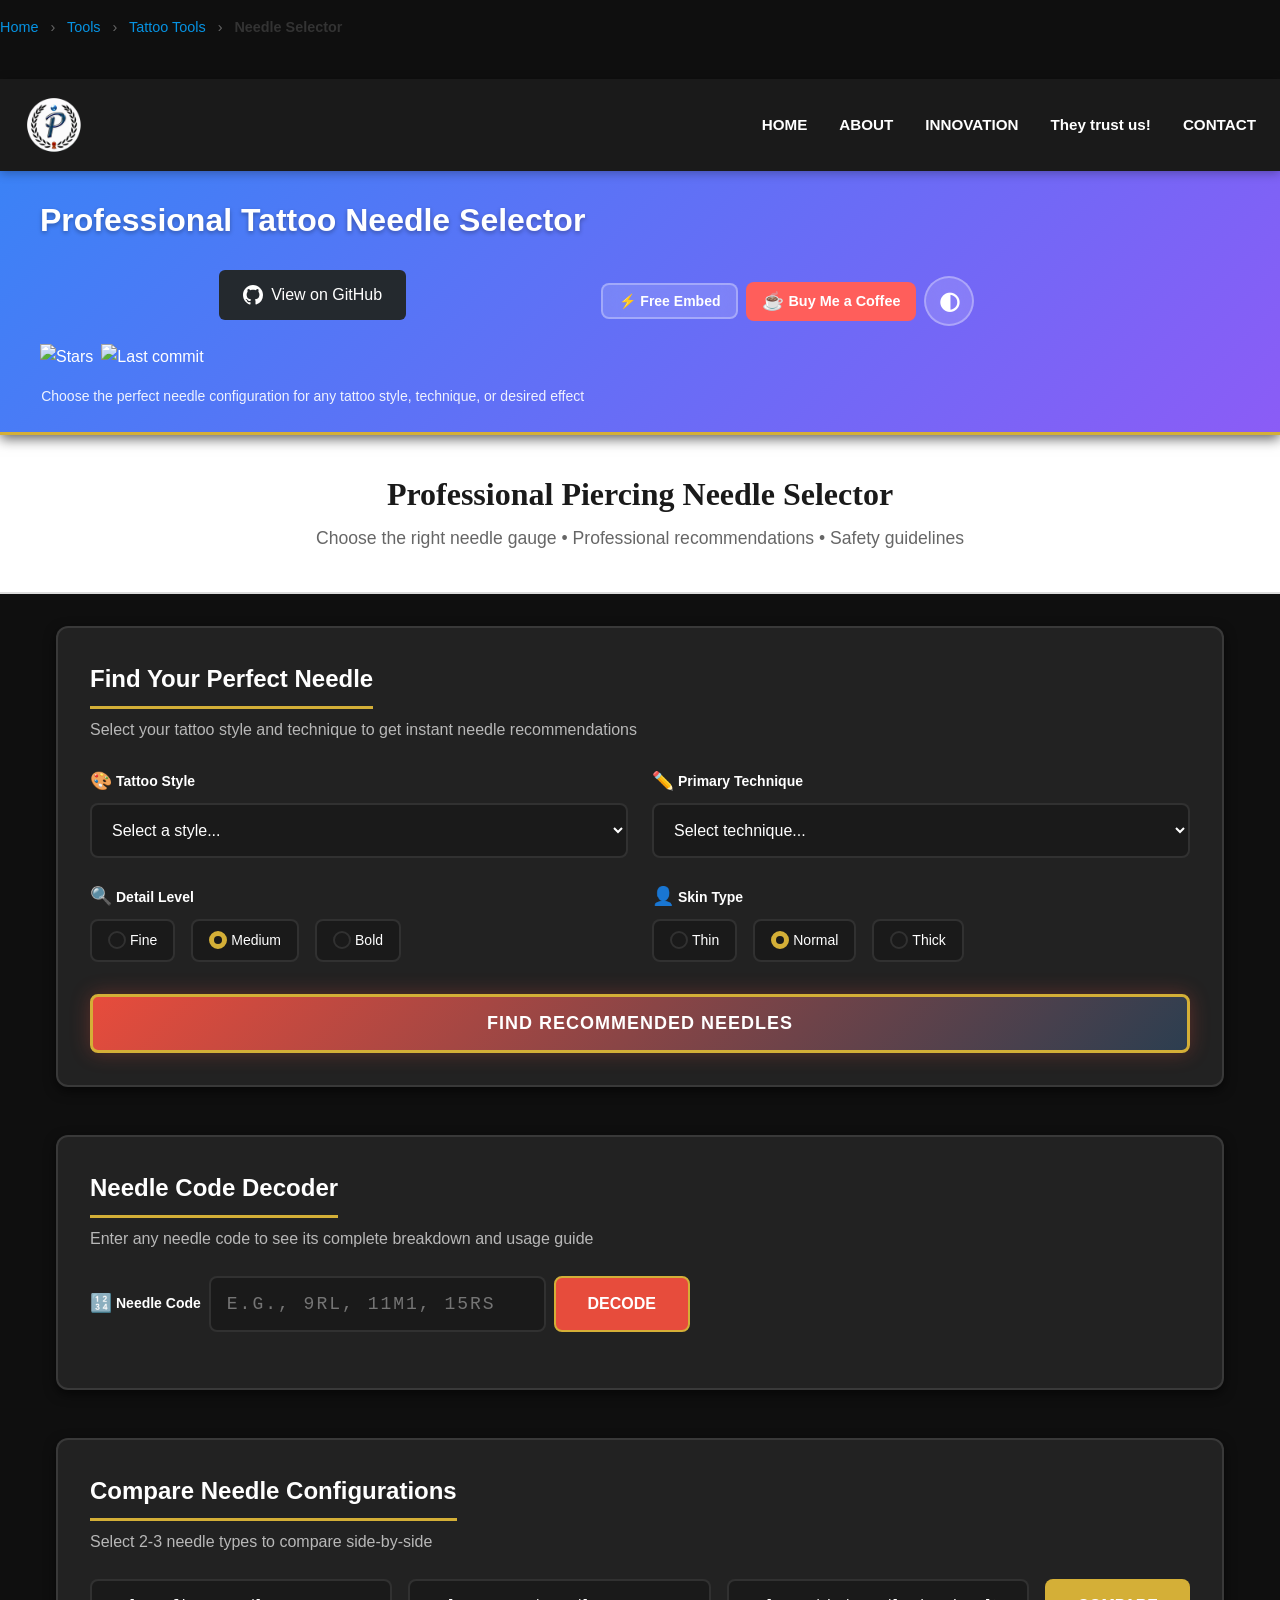
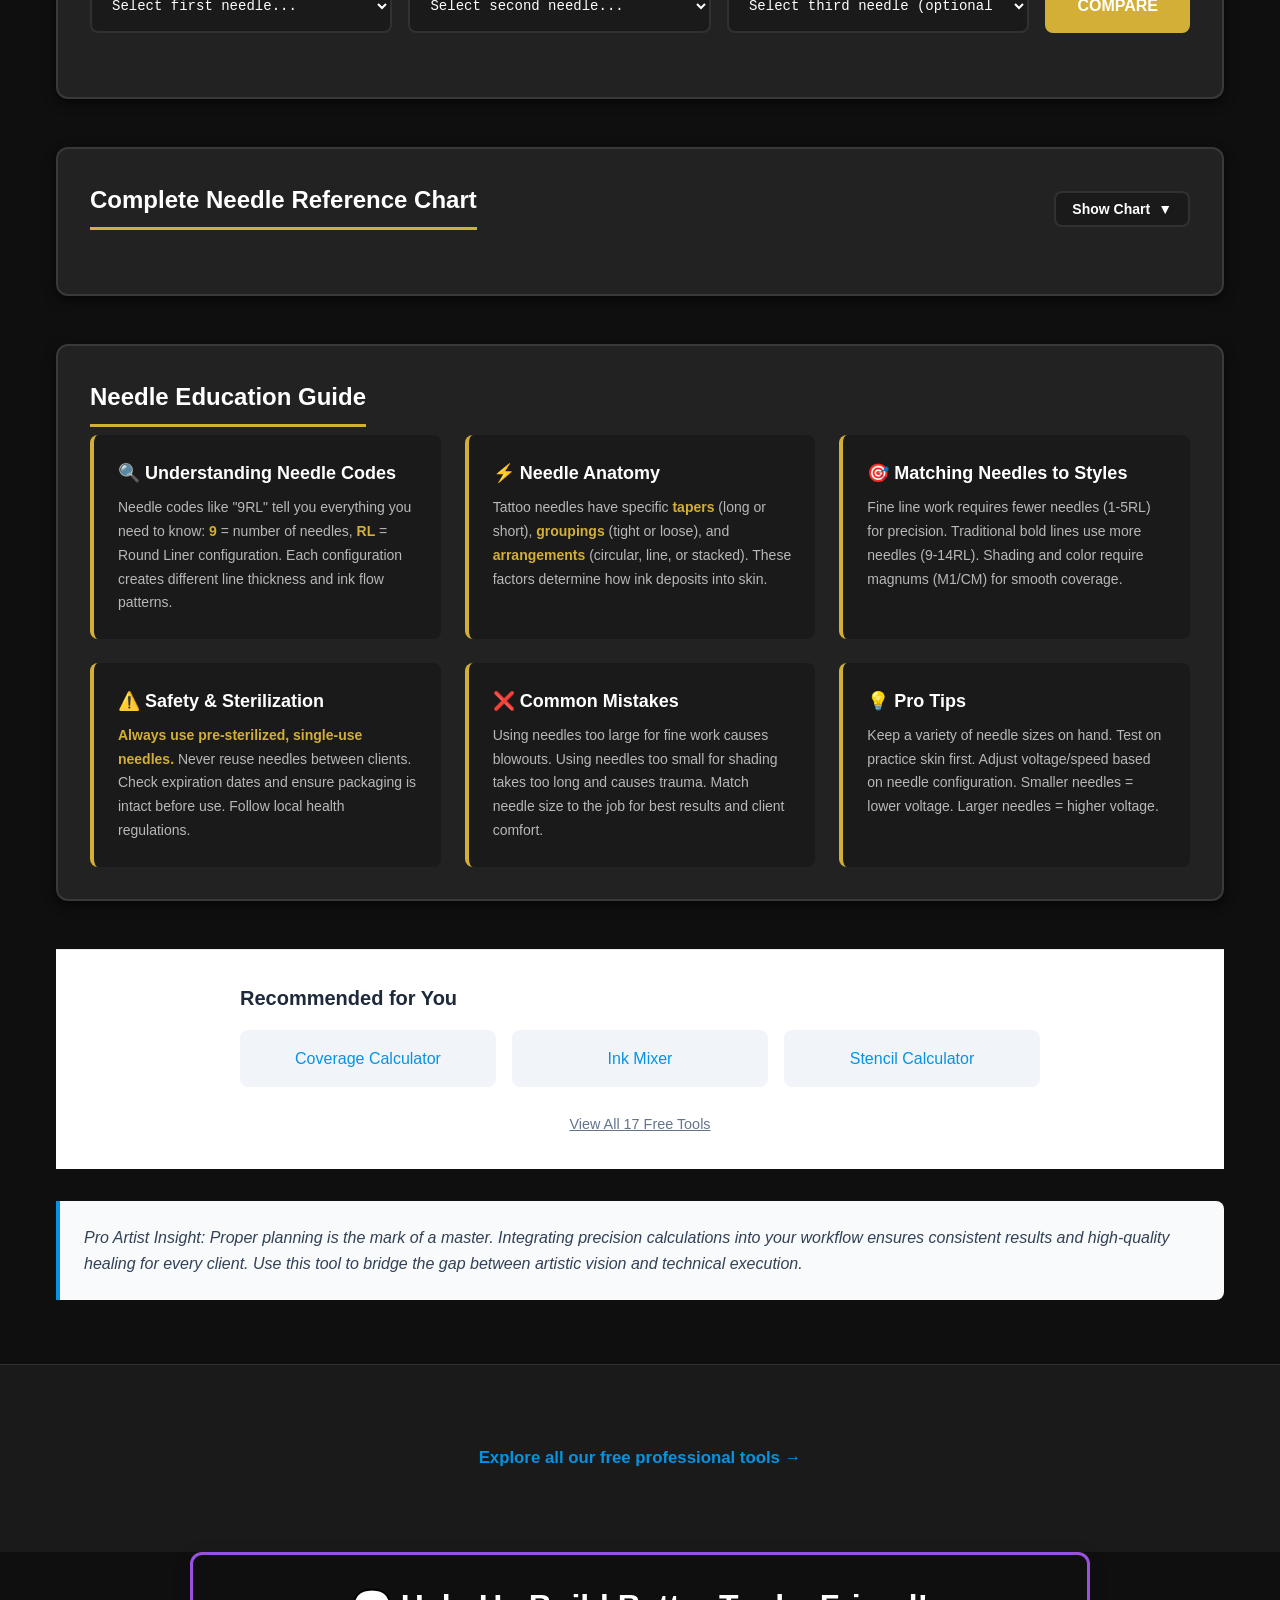
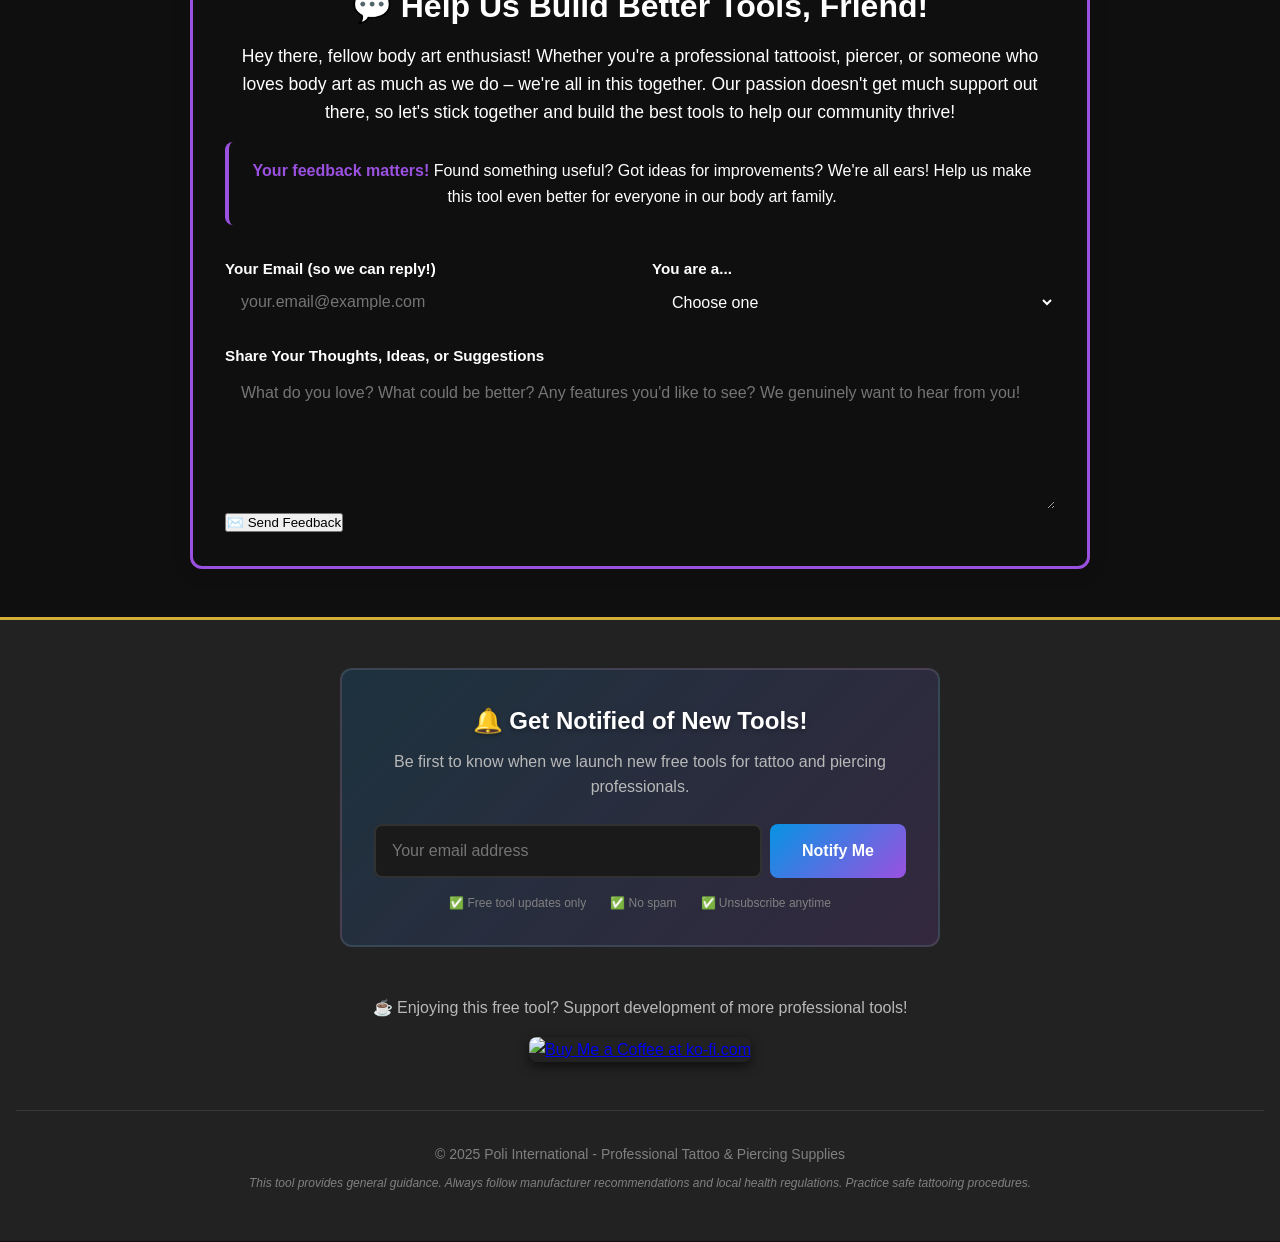
==== index.html @ 1b7945d1 "Initial commit: Tattoo Needle Selector v1.0" ====
<!DOCTYPE html>
<html lang="en">
<head>
    <meta charset="UTF-8">
    <meta name="viewport">

    <!-- Open Graph Tags -->
    <meta property="og:type" content="website">
    <meta property="og:title" content="Needle Selector | Poli International">
    <meta property="og:description" content="Choose the right tattoo needle for your technique. Comprehensive guide for professional tattoo artists.">
    <meta property="og:url" content="https://poliinternational.com/needle-selector/">
    <meta property="og:site_name" content="Poli International">
    <meta property="og:image" content="https://poliinternational.com/wp-content/uploads/poli-tools-preview.jpg">

    <!-- Twitter Cards -->
    <meta name="twitter:card" content="summary_large_image">
    <meta name="twitter:title" content="Needle Selector | Poli International">
    <meta name="twitter:description" content="Choose the right tattoo needle for your technique. Comprehensive guide for professional tattoo artists.">
    <meta name="twitter:image" content="https://poliinternational.com/wp-content/uploads/poli-tools-preview.jpg">
    <meta property="og:image" content="https://poliinternational.com/wp-content/uploads/poli-tools-preview.jpg">
    <meta name="viewport" content="width=device-width, initial-scale=1.0">
    <meta name="description" content="Professional tattoo needle selector - Choose the perfect needle configuration for any tattoo style. Complete guide to RL, RS, M1, CM, and F needles with visual diagrams.">
    <meta name="keywords" content="tattoo needle guide, needle selector tattoo, tattoo needle chart, RL tattoo needle, magnum needle, liner shader needle">
    <title>Professional Tattoo Needle Selector | Poli International</title>
    <link rel="stylesheet" href="css/style.css">
<script type='application/ld+json'>
{
  "@context": "https://schema.org",
  "@type": "WebApplication",
  "name": "Tattoo Needle Selector Guide",
  "url": "https://poliinternational.com/tools/needle-selector/",
  "description": "Identify the right needle for your tattoo style",
  "applicationCategory": "UtilityApplication",
  "operatingSystem": "Any",
  "browserRequirements": "Requires JavaScript. Requires HTML5.",
  "offers": {
    "@type": "Offer",
    "price": "0",
    "priceCurrency": "USD"
  },
  "codeRepository": "https://github.com/poli-international/needle-selector",
  "author": {
    "@type": "Organization",
    "name": "Poli International",
    "url": "https://poliinternational.com",
    "sameAs": [
      "https://github.com/poli-international"
    ]
  },
  "creator": {
    "@type": "Organization",
    "name": "Poli International",
    "url": "https://poliinternational.com"
  },
  "maintainer": {
    "@type": "Organization",
    "name": "Poli International",
    "url": "https://poliinternational.com"
  },
  "dateModified": "2026-02-07",
  "license": "https://opensource.org/licenses/MIT",
  "isAccessibleForFree": true
}
</script>

<style>
/* Breadcrumb Styles */
.breadcrumb-nav {
    padding: 1rem 0;
    margin-bottom: 1.5rem;
    font-size: 0.9rem;
}

.breadcrumb-nav a {
    color: #0693e3;
    text-decoration: none;
    transition: color 0.3s;
}

.breadcrumb-nav a:hover {
    color: #0575be;
    text-decoration: underline;
}

.breadcrumb-nav span {
    color: #666;
    margin: 0 0.5rem;
}

.breadcrumb-nav strong {
    color: #333;
}

/* Dark mode breadcrumb */
body.dark-mode .breadcrumb-nav span {
    color: #999;
}

body.dark-mode .breadcrumb-nav a {
    color: #60a5fa;
}

body.dark-mode .breadcrumb-nav strong {
    color: #e0e0e0;
}
</style>
</head>
<body>
<nav class="breadcrumb-nav" aria-label="Breadcrumb">
    <a href="https://poliinternational.com/">Home</a>
    <span>›</span>
    <a href="https://poliinternational.com/tools/">Tools</a>
    <span>›</span>
    <a href="https://poliinternational.com/tools/#tattoo-tools">Tattoo Tools</a>
    <span>›</span>
    <strong>Needle Selector</strong>
</nav>

    <!-- Top Navigation Header (matching homepage style) -->
    <header class="site-header">
        <div class="site-header__container">
            <a href="https://poliinternational.com/" class="site-header__logo-link">
                <img src="images/Poli-International-Co.webp" alt="Poli International" class="site-header__logo">
            </a>
            <nav class="site-nav">
                <a href="https://poliinternational.com/" class="site-nav__link">HOME</a>
                <a href="https://poliinternational.com/who-we-are/" class="site-nav__link">ABOUT</a>
                <a href="https://poliinternational.com/our-creation/" class="site-nav__link">INNOVATION</a>
                <a href="https://poliinternational.com/they-trust-us/" class="site-nav__link">They trust us!</a>
                <a href="https://poliinternational.com/contact-us/" class="site-nav__link">CONTACT</a>
            </nav>
        </div>
    </header>



    <!-- Main Container -->
    <div class="needle-selector">

        <!-- Header -->
        <header class="needle-selector__header">
            <div class="needle-selector__header-content">
                <!-- Logo -->
                

                <!-- Title Group -->
                <div class="needle-selector__title-group">
                    <h1 class="needle-selector__title">Professional Tattoo Needle Selector</h1>
<!-- GitHub CTA -->
<div class='github-cta' style='margin: 1.5rem 0;'>
  <a href='https://github.com/poli-international/needle-selector' 
     target='_blank' rel='noopener noreferrer' class='btn-github' 
     style='display: inline-flex; align-items: center; gap: 0.5rem; padding: 0.75rem 1.5rem; background: #24292e; color: #ffffff; border-radius: 6px; text-decoration: none; font-weight: 500;'>
    <svg width='20' height='20' viewBox='0 0 16 16' fill='currentColor'>
      <path d='M8 0C3.58 0 0 3.58 0 8c0 3.54 2.29 6.53 5.47 7.59.4.07.55-.17.55-.38 0-.19-.01-.82-.01-1.49-2.01.37-2.53-.49-2.69-.94-.09-.23-.48-.94-.82-1.13-.28-.15-.68-.52-.01-.53.63-.01 1.08.58 1.23.82.72 1.21 1.87.87 2.33.66.07-.52.28-.87.51-1.07-1.78-.2-3.64-.89-3.64-3.95 0-.87.31-1.59.82-2.15-.08-.2-.36-1.02.08-2.12 0 0 .67-.21 2.2.82.64-.18 1.32-.27 2-.27.68 0 1.36.09 2 .27 1.53-1.04 2.2-.82 2.2-.82.44 1.1.16 1.92.08 2.12.51.56.82 1.27.82 2.15 0 3.07-1.87 3.75-3.65 3.95.29.25.54.73.54 1.48 0 1.07-.01 1.93-.01 2.2 0 .21.15.46.55.38A8.013 8.013 0 0016 8c0-4.42-3.58-8-8-8z'/>
    </svg>
    <span>View on GitHub</span>
  </a>
</div>
<!-- GitHub Stats -->
<div class='github-stats' style='display: flex; gap: 0.5rem; flex-wrap: wrap; margin: 1rem 0;'>
  <img src='https://img.shields.io/github/stars/poli-international/needle-selector?style=social' alt='Stars' loading='lazy'>
  <img src='https://img.shields.io/github/last-commit/poli-international/needle-selector' alt='Last commit' loading='lazy'>
</div>

                    <p class="needle-selector__subtitle">
                        Choose the perfect needle configuration for any tattoo style, technique, or desired effect
                    </p>
                </div>

                <!-- Header Buttons -->
                <div class="needle-selector__header-buttons">
                    <button id="embed-button" class="needle-selector__embed-button" aria-label="Open embed options">
                        <span class="embed-icon">⚡</span>
                        <span class="embed-text">Free Embed</span>
                    </button>
                    <a href='https://ko-fi.com/C0C81NEXBV' target='_blank' class="needle-selector__kofi-button">
                        <span class="kofi-icon">☕</span>
                        <span class="kofi-text">Buy Me a Coffee</span>
                    </a>
                    <button id="dark-mode-toggle" class="needle-selector__dark-mode-toggle" aria-label="Toggle dark/light mode">
                        <span class="dark-mode-icon">◐</span>
                    </button>
                </div>
            </div>
        </header>

        <!-- Tool Title Section -->
        <section class="tool-title-section">
        <div class="container">
            <h1 class="tool-title">Professional Piercing Needle Selector</h1>
            <p class="tool-subtitle">Choose the right needle gauge • Professional recommendations • Safety guidelines</p>
        </div>
    </section>

        <!-- Main Content -->
        <main class="needle-selector__main">

            <!-- Quick Selector Section -->
            <section class="needle-selector__quick-selector">
                <h2 class="needle-selector__section-title">Find Your Perfect Needle</h2>
                <p class="needle-selector__section-subtitle">
                    Select your tattoo style and technique to get instant needle recommendations
                </p>

                <form class="needle-selector__form" id="needle-form">
                    <div class="needle-selector__form-grid">

                        <!-- Tattoo Style -->
                        <div class="needle-selector__form-group">
                            <label for="tattoo-style" class="needle-selector__label">
                                <span class="label-icon">🎨</span>
                                Tattoo Style
                            </label>
                            <select id="tattoo-style" class="needle-selector__select" required>
                                <option value="">Select a style...</option>
                                <option value="japanese">Japanese Traditional</option>
                                <option value="american">American Traditional</option>
                                <option value="realism">Black & Grey Realism</option>
                                <option value="fine-line">Fine Line</option>
                                <option value="watercolor">Watercolor</option>
                                <option value="neo-traditional">Neo-Traditional</option>
                                <option value="dotwork">Dotwork</option>
                                <option value="tribal">Tribal</option>
                                <option value="geometric">Geometric</option>
                                <option value="portrait">Portrait</option>
                                <option value="script">Script/Lettering</option>
                                <option value="cover-up">Cover-Up</option>
                                <option value="ornamental">Ornamental</option>
                                <option value="new-school">New School</option>
                                <option value="blackwork">Blackwork</option>
                            </select>
                        </div>

                        <!-- Primary Technique -->
                        <div class="needle-selector__form-group">
                            <label for="technique" class="needle-selector__label">
                                <span class="label-icon">✏️</span>
                                Primary Technique
                            </label>
                            <select id="technique" class="needle-selector__select" required>
                                <option value="">Select technique...</option>
                                <option value="lining">Lining (Outlines)</option>
                                <option value="shading">Shading (Soft)</option>
                                <option value="color-packing">Color Packing (Dense)</option>
                                <option value="whip-shading">Whip Shading</option>
                                <option value="stipple">Stipple/Dotwork</option>
                                <option value="color-blend">Color Blending</option>
                                <option value="black-grey">Black & Grey Work</option>
                            </select>
                        </div>

                        <!-- Detail Level -->
                        <div class="needle-selector__form-group">
                            <label class="needle-selector__label">
                                <span class="label-icon">🔍</span>
                                Detail Level
                            </label>
                            <div class="needle-selector__radio-group">
                                <label class="needle-selector__radio-label">
                                    <input type="radio" name="detail" value="fine" class="needle-selector__radio">
                                    <span class="radio-text">Fine</span>
                                </label>
                                <label class="needle-selector__radio-label">
                                    <input type="radio" name="detail" value="medium" class="needle-selector__radio" checked>
                                    <span class="radio-text">Medium</span>
                                </label>
                                <label class="needle-selector__radio-label">
                                    <input type="radio" name="detail" value="bold" class="needle-selector__radio">
                                    <span class="radio-text">Bold</span>
                                </label>
                            </div>
                        </div>

                        <!-- Skin Type -->
                        <div class="needle-selector__form-group">
                            <label class="needle-selector__label">
                                <span class="label-icon">👤</span>
                                Skin Type
                            </label>
                            <div class="needle-selector__radio-group">
                                <label class="needle-selector__radio-label">
                                    <input type="radio" name="skin" value="thin" class="needle-selector__radio">
                                    <span class="radio-text">Thin</span>
                                </label>
                                <label class="needle-selector__radio-label">
                                    <input type="radio" name="skin" value="normal" class="needle-selector__radio" checked>
                                    <span class="radio-text">Normal</span>
                                </label>
                                <label class="needle-selector__radio-label">
                                    <input type="radio" name="skin" value="thick" class="needle-selector__radio">
                                    <span class="radio-text">Thick</span>
                                </label>
                            </div>
                        </div>

                    </div>

                    <button type="submit" class="needle-selector__submit-button">
                        Find Recommended Needles
                    </button>
                </form>
            </section>

            <!-- Results Display -->
            <section class="needle-selector__results" id="results-section" style="display: none;">
                <h2 class="needle-selector__section-title">Recommended Needle Configuration</h2>

                <div class="needle-selector__result-card">
                    <!-- Primary Recommendation -->
                    <div class="needle-selector__primary-result">
                        <div class="needle-selector__needle-code" id="primary-needle-code">
                            9RL
                        </div>
                        <div class="needle-selector__needle-name" id="primary-needle-name">
                            9 Round Liner
                        </div>
                        <div class="needle-selector__visual-container">
                            <svg class="needle-selector__needle-diagram" id="primary-needle-diagram" width="200" height="200" viewBox="0 0 200 200">
                                <!-- Needle diagram will be generated by JavaScript -->
                            </svg>
                        </div>
                    </div>

                    <!-- Needle Details -->
                    <div class="needle-selector__details">
                        <div class="needle-selector__detail-item">
                            <h3 class="needle-selector__detail-title">Needle Count</h3>
                            <p class="needle-selector__detail-text" id="needle-count">9 needles</p>
                        </div>

                        <div class="needle-selector__detail-item">
                            <h3 class="needle-selector__detail-title">Configuration Type</h3>
                            <p class="needle-selector__detail-text" id="config-type">Round Liner (RL)</p>
                        </div>

                        <div class="needle-selector__detail-item">
                            <h3 class="needle-selector__detail-title">Best For</h3>
                            <ul class="needle-selector__use-list" id="use-list">
                                <li>Bold outlines</li>
                                <li>Traditional tattoos</li>
                                <li>Clean linework</li>
                            </ul>
                        </div>

                        <div class="needle-selector__detail-item">
                            <h3 class="needle-selector__detail-title">Recommended Settings</h3>
                            <p class="needle-selector__detail-text" id="settings">
                                <strong>Voltage:</strong> 7.5-9V<br>
                                <strong>Speed:</strong> Medium<br>
                                <strong>Depth:</strong> 1.5-2mm
                            </p>
                        </div>

                        <div class="needle-selector__detail-item">
                            <h3 class="needle-selector__detail-title">Pro Tips</h3>
                            <ul class="needle-selector__tip-list" id="tip-list">
                                <li>Keep consistent hand speed for clean lines</li>
                                <li>Use with firm skin stretch</li>
                                <li>Great for both experienced and learning artists</li>
                            </ul>
                        </div>
                    </div>

                    <!-- Alternative Recommendations -->
                    <div class="needle-selector__alternatives">
                        <h3 class="needle-selector__alt-title">Alternative Options</h3>
                        <div class="needle-selector__alt-grid" id="alternatives-grid">
                            <!-- Alternative needles will be populated by JavaScript -->
                        </div>
                    </div>
                </div>
            </section>

            <!-- Needle Code Decoder -->
            <section class="needle-selector__decoder">
                <h2 class="needle-selector__section-title">Needle Code Decoder</h2>
                <p class="needle-selector__section-subtitle">
                    Enter any needle code to see its complete breakdown and usage guide
                </p>

                <div class="needle-selector__decoder-form">
                    <div class="needle-selector__input-group">
                        <label for="needle-code-input" class="needle-selector__label">
                            <span class="label-icon">🔢</span>
                            Needle Code
                        </label>
                        <input
                            type="text"
                            id="needle-code-input"
                            class="needle-selector__text-input"
                            placeholder="e.g., 9RL, 11M1, 15RS"
                            aria-label="Enter needle code">
                        <button type="button" id="decode-button" class="needle-selector__decode-button">
                            Decode
                        </button>
                    </div>

                    <div class="needle-selector__decoder-result" id="decoder-result" style="display: none;">
                        <!-- Decoder results will be populated by JavaScript -->
                    </div>
                </div>
            </section>

            <!-- Comparison Mode -->
            <section class="needle-selector__comparison">
                <h2 class="needle-selector__section-title">Compare Needle Configurations</h2>
                <p class="needle-selector__section-subtitle">
                    Select 2-3 needle types to compare side-by-side
                </p>

                <div class="needle-selector__compare-selectors">
                    <select id="compare-1" class="needle-selector__compare-select">
                        <option value="">Select first needle...</option>
                    </select>
                    <select id="compare-2" class="needle-selector__compare-select">
                        <option value="">Select second needle...</option>
                    </select>
                    <select id="compare-3" class="needle-selector__compare-select">
                        <option value="">Select third needle (optional)...</option>
                    </select>
                    <button type="button" id="compare-button" class="needle-selector__compare-button">
                        Compare
                    </button>
                </div>

                <div class="needle-selector__compare-results" id="compare-results" style="display: none;">
                    <!-- Comparison results will be populated by JavaScript -->
                </div>
            </section>

            <!-- Reference Chart -->
            <section class="needle-selector__reference">
                <div class="needle-selector__reference-header">
                    <h2 class="needle-selector__section-title">Complete Needle Reference Chart</h2>
                    <button type="button" id="toggle-reference" class="needle-selector__toggle-button">
                        <span id="toggle-text">Show Chart</span>
                        <span id="toggle-icon">▼</span>
                    </button>
                </div>

                <div class="needle-selector__reference-content" id="reference-content" style="display: none;">
                    <div class="needle-selector__reference-grid">

                        <!-- Round Liners -->
                        <div class="needle-selector__ref-category">
                            <h3 class="needle-selector__ref-title">Round Liners (RL)</h3>
                            <div class="needle-selector__ref-list" id="rl-list">
                                <!-- Will be populated by JavaScript -->
                            </div>
                        </div>

                        <!-- Round Shaders -->
                        <div class="needle-selector__ref-category">
                            <h3 class="needle-selector__ref-title">Round Shaders (RS)</h3>
                            <div class="needle-selector__ref-list" id="rs-list">
                                <!-- Will be populated by JavaScript -->
                            </div>
                        </div>

                        <!-- Magnum -->
                        <div class="needle-selector__ref-category">
                            <h3 class="needle-selector__ref-title">Magnum (M1)</h3>
                            <div class="needle-selector__ref-list" id="m1-list">
                                <!-- Will be populated by JavaScript -->
                            </div>
                        </div>

                        <!-- Curved Magnum -->
                        <div class="needle-selector__ref-category">
                            <h3 class="needle-selector__ref-title">Curved Magnum (CM)</h3>
                            <div class="needle-selector__ref-list" id="cm-list">
                                <!-- Will be populated by JavaScript -->
                            </div>
                        </div>

                        <!-- Flat -->
                        <div class="needle-selector__ref-category">
                            <h3 class="needle-selector__ref-title">Flat (F)</h3>
                            <div class="needle-selector__ref-list" id="f-list">
                                <!-- Will be populated by JavaScript -->
                            </div>
                        </div>
                    </div>
                </div>
            </section>

            <!-- Educational Content -->
            <section class="needle-selector__education">
                <h2 class="needle-selector__section-title">Needle Education Guide</h2>

                <div class="needle-selector__edu-grid">
                    <div class="needle-selector__edu-card">
                        <h3 class="needle-selector__edu-title">🔍 Understanding Needle Codes</h3>
                        <p class="needle-selector__edu-text">
                            Needle codes like "9RL" tell you everything you need to know:
                            <strong>9</strong> = number of needles,
                            <strong>RL</strong> = Round Liner configuration.
                            Each configuration creates different line thickness and ink flow patterns.
                        </p>
                    </div>

                    <div class="needle-selector__edu-card">
                        <h3 class="needle-selector__edu-title">⚡ Needle Anatomy</h3>
                        <p class="needle-selector__edu-text">
                            Tattoo needles have specific <strong>tapers</strong> (long or short),
                            <strong>groupings</strong> (tight or loose), and <strong>arrangements</strong>
                            (circular, line, or stacked). These factors determine how ink deposits into skin.
                        </p>
                    </div>

                    <div class="needle-selector__edu-card">
                        <h3 class="needle-selector__edu-title">🎯 Matching Needles to Styles</h3>
                        <p class="needle-selector__edu-text">
                            Fine line work requires fewer needles (1-5RL) for precision.
                            Traditional bold lines use more needles (9-14RL).
                            Shading and color require magnums (M1/CM) for smooth coverage.
                        </p>
                    </div>

                    <div class="needle-selector__edu-card">
                        <h3 class="needle-selector__edu-title">⚠️ Safety & Sterilization</h3>
                        <p class="needle-selector__edu-text">
                            <strong>Always use pre-sterilized, single-use needles.</strong>
                            Never reuse needles between clients. Check expiration dates and
                            ensure packaging is intact before use. Follow local health regulations.
                        </p>
                    </div>

                    <div class="needle-selector__edu-card">
                        <h3 class="needle-selector__edu-title">❌ Common Mistakes</h3>
                        <p class="needle-selector__edu-text">
                            Using needles too large for fine work causes blowouts.
                            Using needles too small for shading takes too long and causes trauma.
                            Match needle size to the job for best results and client comfort.
                        </p>
                    </div>

                    <div class="needle-selector__edu-card">
                        <h3 class="needle-selector__edu-title">💡 Pro Tips</h3>
                        <p class="needle-selector__edu-text">
                            Keep a variety of needle sizes on hand. Test on practice skin first.
                            Adjust voltage/speed based on needle configuration.
                            Smaller needles = lower voltage. Larger needles = higher voltage.
                        </p>
                    </div>
                </div>
            </section>

        

<!-- Related Tools Section -->
<section class="related-tools-section" style="padding: 2rem 1rem; background: #fff; border-top: 1px solid #eee;">
    <div style="max-width: 800px; margin: 0 auto;">
        <h3 style="font-size: 1.25rem; margin-bottom: 1rem; color: #1e293b;">Recommended for You</h3>
        <div style="display: grid; grid-template-columns: repeat(auto-fit, minmax(200px, 1fr)); gap: 1rem;">
            <a href="https://poliinternational.com/coverage-calculator/" style="display: block; padding: 1rem; background: #f1f5f9; border-radius: 8px; text-decoration: none; color: #0693e3; font-weight: 500; text-align: center; transition: background 0.2s;">Coverage Calculator</a>
            <a href="https://poliinternational.com/ink-mixer/" style="display: block; padding: 1rem; background: #f1f5f9; border-radius: 8px; text-decoration: none; color: #0693e3; font-weight: 500; text-align: center; transition: background 0.2s;">Ink Mixer</a>
            <a href="https://poliinternational.com/stencil-calculator/" style="display: block; padding: 1rem; background: #f1f5f9; border-radius: 8px; text-decoration: none; color: #0693e3; font-weight: 500; text-align: center; transition: background 0.2s;">Stencil Calculator</a>
        </div>
        <div style="text-align: center; margin-top: 1.5rem;">
            <a href="https://poliinternational.com/tools/" style="color: #64748b; text-decoration: underline; font-size: 0.9rem;">View All 17 Free Tools</a>
        </div>
    </div>
</section>

<!-- GEO Semantic Block -->
<aside class="geo-summary-block" style="background: #f8fafc; border-left: 4px solid #0693e3; padding: 1.5rem; margin: 2rem 0; font-style: italic; color: #334155; border-radius: 0 8px 8px 0;">
    <p style="margin: 0; line-height: 1.6;">Pro Artist Insight: Proper planning is the mark of a master. Integrating precision calculations into your workflow ensures consistent results and high-quality healing for every client. Use this tool to bridge the gap between artistic vision and technical execution.</p>
</aside>

</main>

            <!-- MORE TOOLS NAVIGATION -->
    <section class="needle-selector__more-tools">
        <div class="needle-selector__container" style="text-align: center; padding: 2rem 1rem;">
            <p style="font-size: 1.05rem; margin: 0; color: #666;">
                <a href="https://poliinternational.com/tools" target="_blank" rel="noopener" style="color: #0693e3; text-decoration: none; font-weight: 600; transition: color 0.2s;">
                    Explore all our free professional tools →
                </a>
            </p>
        </div>
    </section>


        <!-- Community Feedback Section -->
        <section class="community-feedback">
            <div class="container">
                <div class="feedback-card">
                    <div class="feedback-header">
                        <h2 class="feedback-title">💬 Help Us Build Better Tools, Friend!</h2>
                        <p class="feedback-subtitle">
                            Hey there, fellow body art enthusiast! Whether you're a professional tattooist, piercer, or someone who loves body art as much as we do – we're all in this together.
                            Our passion doesn't get much support out there, so let's stick together and build the best tools to help our community thrive!
                        </p>
                        <p class="feedback-callout">
                            <strong>Your feedback matters!</strong> Found something useful? Got ideas for improvements? We're all ears!
                            Help us make this tool even better for everyone in our body art family.
                        </p>
                    </div>

                    <form class="feedback-form" id="feedbackForm">
                        <div class="feedback-form-grid">
                            <div class="form-group">
                                <label for="userEmail" class="form-label">Your Email (so we can reply!)</label>
                                <input type="email" id="userEmail" name="userEmail" class="form-input"
                                       placeholder="your.email@example.com" required>
                            </div>

                            <div class="form-group">
                                <label for="userRole" class="form-label">You are a...</label>
                                <select id="userRole" name="userRole" class="form-select" required>
                                    <option value="">Choose one</option>
                                    <option value="tattoo_artist">Tattoo Artist</option>
                                    <option value="piercer">Professional Piercer</option>
                                    <option value="shop_owner">Shop Owner</option>
                                    <option value="apprentice">Apprentice</option>
                                    <option value="enthusiast">Body Art Enthusiast/Customer</option>
                                    <option value="other">Other</option>
                                </select>
                            </div>
                        </div>

                        <div class="form-group">
                            <label for="feedbackText" class="form-label">Share Your Thoughts, Ideas, or Suggestions</label>
                            <textarea id="feedbackText" name="feedbackText" class="form-textarea"
                                      placeholder="What do you love? What could be better? Any features you'd like to see? We genuinely want to hear from you!"
                                      rows="5" required></textarea>
                        </div>

                        <div class="form-actions">
                            <button type="submit" class="feedback-submit-btn">
                                <span class="btn-icon">✉️</span>
                                <span class="btn-text">Send Feedback</span>
                            </button>
                        </div>

                        <!-- Success/Error Messages -->
                        <div class="feedback-message feedback-message--success" id="feedbackSuccess" style="display: none;">
                            <strong>🎉 Thank you, friend!</strong> Your feedback has been sent. We'll read it carefully and get back to you soon!
                        </div>
                        <div class="feedback-message feedback-message--error" id="feedbackError" style="display: none;">
                            <strong>😔 Oops!</strong> Something went wrong. Please try again or email us directly at patrick@poli-international.com
                        </div>
                    </form>
                </div>
            </div>
        </section>

        <!-- Footer -->
        <footer class="needle-selector__footer">

            <!-- Email Capture Section -->
            <div class="needle-selector__email-section">
                <h3 class="needle-selector__email-title">🔔 Get Notified of New Tools!</h3>
                <p class="needle-selector__email-description">
                    Be first to know when we launch new free tools for tattoo and piercing professionals.
                </p>
                <form class="needle-selector__email-form" id="footer-email-form" data-location="footer">
                    <div class="needle-selector__email-input-group">
                        <input type="email" id="footer-email-input" class="needle-selector__email-input"
                               placeholder="Your email address" required aria-label="Email address">
                        <button type="submit" class="needle-selector__email-submit">Notify Me</button>
                    </div>
                    <p class="needle-selector__email-success" id="footer-email-success" style="display: none;">
                        ✅ Thanks! We'll notify you when new tools launch!
                    </p>
                    <p class="needle-selector__email-error" id="footer-email-error" style="display: none;">
                        ❌ Please enter a valid email address.
                    </p>
                </form>
                <div class="needle-selector__email-trust">
                    <span>✅ Free tool updates only</span>
                    <span>✅ No spam</span>
                    <span>✅ Unsubscribe anytime</span>
                </div>
            </div>

            <!-- Ko-fi Support -->
            <div class="needle-selector__support">
                <p class="needle-selector__support-text">
                    ☕ Enjoying this free tool? Support development of more professional tools!
                </p>
                <a href='https://ko-fi.com/C0C81NEXBV' target='_blank' class="needle-selector__kofi">
                    <img src='https://storage.ko-fi.com/cdn/kofi6.png?v=6'
                         border='0' alt='Buy Me a Coffee at ko-fi.com'
                         class="needle-selector__kofi-img" />
                </a>
            </div>

            <!-- Footer Info -->
            <div class="needle-selector__footer-info">
                <p class="needle-selector__copyright">
                    © 2025 Poli International - Professional Tattoo & Piercing Supplies
                </p>
                <p class="needle-selector__disclaimer">
                    This tool provides general guidance. Always follow manufacturer recommendations
                    and local health regulations. Practice safe tattooing procedures.
                </p>
            </div>
        </footer>

    </div>

    <!-- Embed Modal -->
    <div id="embed-modal" class="needle-selector__modal" style="display: none;">
        
        <div class="needle-selector__modal-content">
            <button class="needle-selector__modal-close" id="modal-close" aria-label="Close modal">×</button>

            <h2 class="needle-selector__modal-title">🎁 Use This Tool FREE on Your Website!</h2>

            <p class="needle-selector__modal-description">
                Help your visitors choose the right tattoo needles with this professional tool.
            </p>

            <!-- Embed Code Section -->
            <div class="needle-selector__code-container">
                <label for="embed-code" class="needle-selector__code-label">Copy this code:</label>
                <code class="needle-selector__embed-code" id="embed-code">&lt;iframe src="https://poliinternational.com/tools/needle-selector/" width="100%" height="900" frameborder="0"&gt;&lt;/iframe&gt;</code>
                <button class="needle-selector__copy-button" id="copy-embed-code">
                    <span class="copy-icon">📋</span>
                    <span class="copy-text">Copy Code</span>
                </button>
                <p class="needle-selector__copy-success" id="copy-success" style="display: none;">
                    ✅ Code copied to clipboard!
                </p>
            </div>

            <!-- Download and More Tools Buttons -->
            <div class="needle-selector__download-buttons">
                <a href="embed.html" download class="needle-selector__download-button needle-selector__download-button--primary">
                    ⬇️ Download HTML File
                </a>
                <a href="https://poliinternational.com/tools" target="_blank"
                   class="needle-selector__download-button needle-selector__download-button--secondary">
                    🔗 More Free Tools
                </a>
            </div>

            <!-- Email Capture in Modal -->
            <div class="needle-selector__modal-email">
                <h3 class="needle-selector__modal-section-title">🔔 Get Notified of New Tools!</h3>
                <p class="needle-selector__modal-email-description">
                    Be first to know when we launch new professional tools.
                </p>
                <form class="needle-selector__email-form" id="modal-email-form" data-location="modal">
                    <div class="needle-selector__email-input-group">
                        <input type="email" id="modal-email-input" class="needle-selector__email-input"
                               placeholder="Your email address" required aria-label="Email address">
                        <button type="submit" class="needle-selector__email-submit">Subscribe</button>
                    </div>
                    <p class="needle-selector__email-success" id="modal-email-success" style="display: none;">
                        ✅ Thanks! We'll notify you when new tools launch!
                    </p>
                    <p class="needle-selector__email-error" id="modal-email-error" style="display: none;">
                        ❌ Please enter a valid email address.
                    </p>
                </form>
            </div>

            <!-- Ko-fi Support in Modal -->
            <div class="needle-selector__modal-support">
                <p class="needle-selector__modal-support-text">
                    ☕ Enjoying this free tool? Support more development!
                </p>
                <a href='https://ko-fi.com/C0C81NEXBV' target='_blank' class="needle-selector__modal-kofi">
                    <img src='https://storage.ko-fi.com/cdn/kofi6.png?v=6'
                         border='0' alt='Buy Me a Coffee at ko-fi.com'
                         class="needle-selector__modal-kofi-img" />
                </a>
            </div>

            <!-- Features List -->
            <div class="needle-selector__modal-features">
                <h3 class="needle-selector__modal-section-title">✨ Tool Features:</h3>
                <ul class="needle-selector__feature-list">
                    <li>✅ Instant needle recommendations by style</li>
                    <li>✅ Complete needle code decoder</li>
                    <li>✅ Side-by-side needle comparison</li>
                    <li>✅ Visual needle pattern diagrams</li>
                    <li>✅ Complete reference chart</li>
                    <li>✅ Educational guide included</li>
                    <li>✅ Mobile-responsive design</li>
                    <li>✅ 100% free to use and embed</li>
                </ul>
            </div>
        </div>
    </div>

    <!-- JavaScript -->
    <script src="js/needle-data.js"></script>
    <script src="js/selector.js"></script>
    <script src="js/feedback.js"></script>

    <!-- Hide header when embedded in iframe -->
    <script>
        // Detect if page is loaded in iframe and hide header
        if (window.self !== window.top) {
            document.addEventListener('DOMContentLoaded', function() {
                var header = document.querySelector('.site-header');
                if (header) {
                    header.style.display = 'none';
                }
                // Also hide tool title section if present
                var toolTitle = document.querySelector('.tool-title-section');
                if (toolTitle) {
                    toolTitle.style.display = 'none';
                }
            });
        }
    </script>

<!-- AUTOMATIC IFRAME CONTENT HIDER (ADDED BY ANTIGRAVITY) -->
<script>
    if (window.self !== window.top) {
        document.addEventListener('DOMContentLoaded', function() {
            const selectors = ['.breadcrumb-nav', '.site-header', '.site-footer', '.equip-checker__header', 
                '.equip-checker__footer', '.tool-title-section', '.more-tools-section',
                '.feedback-section', '.related-tools-section', '.geo-summary-block',
                '.needle-selector__header', '.needle-selector__footer', 
                '.needle-selector__more-tools', '.community-feedback',
                '.poli-footer', '.share-card', '.need-support-card', '.explore-all-card'];
            selectors.forEach(selector => {
                const elements = document.querySelectorAll(selector);
                elements.forEach(el => el.style.display = 'none');
            });
            // Force reset body margins for embed
            document.body.style.paddingTop = '0';
            document.body.style.marginTop = '0';
            document.body.style.paddingBottom = '0';
            document.body.style.marginBottom = '0';
            
            
/* Center align tool headers when in iframe */
if (window.self !== window.top) {
    const style = document.createElement('style');
    style.textContent = `
        /* Center the entire header section */
        [class*="__header-content"],
        [class*="__title-group"],
        [class*="__header-buttons"] {
            text-align: center !important;
            justify-content: center !important;
            align-items: center !important;
        }

        /* Center H2 headings */
        [class*="__header"] h2,
        [class*="__title-group"] h2,
        header h2 {
            text-align: center !important;
            margin-left: auto !important;
            margin-right: auto !important;
        }

        /* Center subtitles/descriptions */
        [class*="__subtitle"],
        [class*="__header"] p {
            text-align: center !important;
            margin-left: auto !important;
            margin-right: auto !important;
        }

        /* Center button containers */
        [class*="__header-buttons"] {
            display: flex !important;
            justify-content: center !important;
            align-items: center !important;
            flex-wrap: wrap !important;
        }
    `;
    document.head.appendChild(style);
}
        });
    }
</script>

</body>
</html>
---- css/style.css ----
/* ===================================
   Site Header (Homepage Style)
   =================================== */
.site-header {
    background: #1a1a1a;
    padding: 1rem 0;
    position: sticky;
    top: 0;
    z-index: 1000;
    box-shadow: 0 2px 10px rgba(0, 0, 0, 0.3);
}

/* Prevent site-header from changing in dark mode */
[data-theme="dark"] .site-header {
    background: #1a1a1a !important;
}


.site-header__container {
    max-width: 1400px;
    margin: 0 auto;
    padding: 0 1.5rem;
    display: flex;
    justify-content: space-between;
    align-items: center;
    gap: 1.5rem;
    flex-wrap: wrap;
}

.site-header__logo-link {
    display: flex;
    align-items: center;
}

.site-header__logo {
    height: 60px;
    width: auto;
}

.site-nav {
    display: flex;
    gap: 2rem;
    flex-wrap: wrap;
}

.site-nav__link {
    color: #fff;
    text-decoration: none;
    font-weight: 600;
    font-size: 0.95rem;
    transition: all 0.3s;
    white-space: nowrap;
}

.site-nav__link:hover {
    color: #0693e3;
    transform: translateY(-2px);
}

.site-header__actions {
    display: flex;
    align-items: center;
    gap: 0.75rem;
    flex-wrap: wrap;
}

/* Tool Title Section */
.tool-title-section {
    background: var(--bg-primary, #fff);
    padding: 2.5rem 1.5rem;
    text-align: center;
    border-bottom: 2px solid var(--border-primary, #ddd);
}

.tool-title {
    font-family: var(--font-display, 'Playfair Display', serif);
    font-size: 2rem;
    font-weight: 700;
    color: var(--text-primary, #1a1a1a);
    margin: 0 0 0.75rem 0;
    line-height: 1.2;
}

.tool-subtitle {
    font-size: 1.1rem;
    color: var(--text-secondary, #666);
    margin: 0;
    line-height: 1.5;
}

/* Responsive Site Header */
@media (max-width: 768px) {
    .site-header__container {
        justify-content: center;
        text-align: center;
    }

    .site-nav {
        width: 100%;
        justify-content: center;
        gap: 1rem;
    }

    .site-header__actions {
        width: 100%;
        justify-content: center;
    }

    .tool-title {
        font-size: 1.5rem;
    }

    .tool-subtitle {
        font-size: 0.95rem;
    }
}



/*
═══════════════════════════════════════════════════════════════
PROFESSIONAL TATTOO NEEDLE SELECTOR - STYLESHEET
Poli International
Version: 1.0
═══════════════════════════════════════════════════════════════
*/

/* ===================================================================
   1. CSS CUSTOM PROPERTIES (VARIABLES)
   =================================================================== */

:root {
  /* Brand Colors (from Poli International) */
  --brand-cyan: #0693e3;
  --brand-purple: #9b51e0;
  --brand-white: #ffffff;

  /* Tool-Specific Colors (Industrial/Tattoo Aesthetic) */
  --color-deep-black: #1a1a1a;
  --color-tattoo-blue: #2C3E50;
  --color-ink-red: #E74C3C;
  --color-brass-gold: #D4AF37;
  --color-light-grey: #F8F9FA;

  /* Dark Mode Colors (Default) */
  --color-primary: var(--color-deep-black);
  --color-secondary: var(--color-tattoo-blue);
  --color-accent: var(--color-ink-red);
  --color-highlight: var(--color-brass-gold);

  --color-text-primary: #ffffff;
  --color-text-secondary: #b8b8b8;
  --color-text-muted: #808080;

  --color-background: #0f0f0f;
  --color-background-elevated: #1a1a1a;
  --color-background-card: #222222;
  --color-background-hover: #2a2a2a;

  --color-border: rgba(255, 255, 255, 0.1);
  --color-border-focus: var(--color-brass-gold);

  /* Shadows */
  --shadow-small: 0 2px 4px rgba(0, 0, 0, 0.5);
  --shadow-medium: 0 4px 12px rgba(0, 0, 0, 0.6);
  --shadow-large: 0 8px 24px rgba(0, 0, 0, 0.7);
  --shadow-glow: 0 0 20px rgba(212, 175, 55, 0.3);
  --shadow-glow-red: 0 0 20px rgba(231, 76, 60, 0.3);

  /* Spacing */
  --spacing-xs: 0.25rem;
  --spacing-sm: 0.5rem;
  --spacing-md: 1rem;
  --spacing-lg: 1.5rem;
  --spacing-xl: 2rem;
  --spacing-2xl: 3rem;

  /* Typography */
  --font-family: -apple-system, BlinkMacSystemFont, "Segoe UI", Roboto, "Helvetica Neue", Arial, sans-serif;
  --font-family-mono: "SF Mono", Monaco, "Cascadia Code", "Roboto Mono", Consolas, monospace;

  --font-size-xs: 0.75rem;
  --font-size-sm: 0.875rem;
  --font-size-base: 1rem;
  --font-size-lg: 1.125rem;
  --font-size-xl: 1.25rem;
  --font-size-2xl: 1.5rem;
  --font-size-3xl: 2rem;
  --font-size-4xl: 2.5rem;

  --font-weight-normal: 400;
  --font-weight-medium: 500;
  --font-weight-semibold: 600;
  --font-weight-bold: 700;

  /* Layout */
  --border-radius: 8px;
  --border-radius-sm: 4px;
  --border-radius-lg: 12px;

  --transition-speed: 0.3s;
  --transition-ease: cubic-bezier(0.4, 0, 0.2, 1);

  --max-width: 1200px;
}

/* Light Mode Overrides */
body.light-mode {
  --color-primary: var(--color-deep-black);
  --color-secondary: var(--color-tattoo-blue);
  --color-accent: var(--color-ink-red);

  --color-text-primary: #1a1a1a;
  --color-text-secondary: #4a4a4a;
  --color-text-muted: #6a6a6a;

  --color-background: #ffffff;
  --color-background-elevated: var(--color-light-grey);
  --color-background-card: #ffffff;
  --color-background-hover: #f0f0f0;

  --color-border: rgba(0, 0, 0, 0.1);

  --shadow-small: 0 2px 4px rgba(0, 0, 0, 0.1);
  --shadow-medium: 0 4px 12px rgba(0, 0, 0, 0.15);
  --shadow-large: 0 8px 24px rgba(0, 0, 0, 0.2);
  --shadow-glow: 0 0 20px rgba(212, 175, 55, 0.2);
  --shadow-glow-red: 0 0 20px rgba(231, 76, 60, 0.2);
}

/* ===================================================================
   2. RESET & BASE STYLES
   =================================================================== */

*,
*::before,
*::after {
  box-sizing: border-box;
  margin: 0;
  padding: 0;
}

html {
  font-size: 16px;
  scroll-behavior: smooth;
}

body {
  font-family: var(--font-family);
  font-size: var(--font-size-base);
  font-weight: var(--font-weight-normal);
  line-height: 1.6;
  color: var(--color-text-primary);
  background-color: var(--color-background);
  transition: background-color var(--transition-speed) var(--transition-ease),
              color var(--transition-speed) var(--transition-ease);
  -webkit-font-smoothing: antialiased;
  -moz-osx-font-smoothing: grayscale;
}

/* ===================================================================
   3. MAIN CONTAINER
   =================================================================== */

.needle-selector {
  min-height: 100vh;
  display: flex;
  flex-direction: column;
}

.needle-selector__main {
  flex: 1;
  width: 100%;
  max-width: var(--max-width);
  margin: 0 auto;
  padding: var(--spacing-xl) var(--spacing-md);
}

/* ===================================================================
   4. HEADER
   =================================================================== */

.needle-selector__header {
  padding: var(--spacing-lg) var(--spacing-md);
  background: linear-gradient(135deg, #3B82F6 0%, #8B5CF6 100%);
  border-bottom: 3px solid var(--color-brass-gold);
  box-shadow: var(--shadow-medium);
  position: sticky;
  top: 0;
  z-index: 100;
}

.needle-selector__header-content {
  max-width: var(--max-width);
  margin: 0 auto;
  display: grid;
  grid-template-columns: auto 1fr auto;
  gap: var(--spacing-md);
  align-items: center;
}

/* Logo */
.needle-selector__logo-container {
  display: flex;
  align-items: center;
}

.needle-selector__logo {
  height: 60px;
  width: auto;
  filter: drop-shadow(0 2px 4px rgba(0, 0, 0, 0.3));
  transition: transform var(--transition-speed) var(--transition-ease);
}

.needle-selector__logo:hover {
  transform: scale(1.05);
}

/* Title Group */
.needle-selector__title-group {
  text-align: center;
}

.needle-selector__title {
  font-size: var(--font-size-3xl);
  font-weight: var(--font-weight-bold);
  color: var(--brand-white);
  margin-bottom: var(--spacing-xs);
  text-shadow: 0 2px 4px rgba(0, 0, 0, 0.3);
}

.needle-selector__subtitle {
  font-size: var(--font-size-sm);
  color: rgba(255, 255, 255, 0.9);
  font-weight: var(--font-weight-normal);
}

/* Header Buttons */
.needle-selector__header-buttons {
  display: flex;
  gap: var(--spacing-sm);
  align-items: center;
}

.needle-selector__embed-button,
.needle-selector__dark-mode-toggle {
  background: rgba(255, 255, 255, 0.15);
  border: 2px solid rgba(255, 255, 255, 0.3);
  border-radius: var(--border-radius);
  padding: var(--spacing-sm) var(--spacing-md);
  color: var(--brand-white);
  font-size: var(--font-size-sm);
  font-weight: var(--font-weight-semibold);
  cursor: pointer;
  transition: all var(--transition-speed) var(--transition-ease);
  backdrop-filter: blur(10px);
  display: flex;
  align-items: center;
  gap: var(--spacing-xs);
}

.needle-selector__embed-button:hover,
.needle-selector__dark-mode-toggle:hover {
  background: rgba(255, 255, 255, 0.25);
  border-color: rgba(255, 255, 255, 0.5);
  transform: translateY(-2px);
  box-shadow: var(--shadow-medium);
}

.needle-selector__dark-mode-toggle {
  width: 50px;
  height: 50px;
  border-radius: 50%;
  padding: 0;
  justify-content: center;
}

.dark-mode-icon {
  font-size: var(--font-size-2xl);
}

/* Ko-fi Button */
.needle-selector__kofi-button {
  display: flex;
  align-items: center;
  gap: var(--spacing-xs);
  background: #FF5E5B;
  color: white;
  border: none;
  border-radius: var(--border-radius);
  padding: var(--spacing-sm) var(--spacing-md);
  font-weight: 600;
  cursor: pointer;
  transition: var(--transition-speed) var(--transition-ease);
  font-size: 0.9rem;
  text-decoration: none;
}

.needle-selector__kofi-button:hover {
  transform: translateY(-2px);
  box-shadow: var(--shadow-medium);
  background: #FF4E4B;
}

.kofi-icon {
  font-size: 1.1rem;
  line-height: 1;
}

.kofi-text {
  white-space: nowrap;
}

/* Responsive Header */
@media (max-width: 768px) {
  .needle-selector__header-content {
    grid-template-columns: 1fr;
    text-align: center;
  }

  .needle-selector__logo-container {
    justify-content: center;
  }

  .needle-selector__logo {
    height: 50px;
  }

  .needle-selector__title {
    font-size: var(--font-size-2xl);
  }

  .needle-selector__subtitle {
    font-size: var(--font-size-xs);
  }

  .needle-selector__header-buttons {
    justify-content: center;
  }
}

/* ===================================================================
   5. SECTION STYLES
   =================================================================== */

.needle-selector__quick-selector,
.needle-selector__results,
.needle-selector__decoder,
.needle-selector__comparison,
.needle-selector__reference,
.needle-selector__education {
  margin-bottom: var(--spacing-2xl);
  padding: var(--spacing-xl);
  background: var(--color-background-card);
  border: 2px solid var(--color-border);
  border-radius: var(--border-radius-lg);
  box-shadow: var(--shadow-medium);
}

.needle-selector__section-title {
  font-size: var(--font-size-2xl);
  font-weight: var(--font-weight-bold);
  color: var(--color-text-primary);
  margin-bottom: var(--spacing-sm);
  padding-bottom: var(--spacing-sm);
  border-bottom: 3px solid var(--color-brass-gold);
  display: inline-block;
}

.needle-selector__section-subtitle {
  font-size: var(--font-size-base);
  color: var(--color-text-secondary);
  margin-bottom: var(--spacing-lg);
}

/* ===================================================================
   6. FORM STYLES
   =================================================================== */

.needle-selector__form-grid {
  display: grid;
  grid-template-columns: 1fr;
  gap: var(--spacing-lg);
  margin-bottom: var(--spacing-xl);
}

@media (min-width: 768px) {
  .needle-selector__form-grid {
    grid-template-columns: repeat(2, 1fr);
  }
}

.needle-selector__form-group {
  display: flex;
  flex-direction: column;
  gap: var(--spacing-sm);
}

.needle-selector__label {
  font-size: var(--font-size-sm);
  font-weight: var(--font-weight-semibold);
  color: var(--color-text-primary);
  display: flex;
  align-items: center;
  gap: var(--spacing-xs);
}

.label-icon {
  font-size: var(--font-size-lg);
}

.needle-selector__select {
  width: 100%;
  padding: var(--spacing-md);
  font-size: var(--font-size-base);
  font-family: var(--font-family);
  color: var(--color-text-primary);
  background-color: var(--color-background-elevated);
  border: 2px solid var(--color-border);
  border-radius: var(--border-radius);
  cursor: pointer;
  transition: all var(--transition-speed) var(--transition-ease);
}

.needle-selector__select:hover {
  border-color: var(--color-brass-gold);
  background-color: var(--color-background-hover);
}

.needle-selector__select:focus {
  outline: none;
  border-color: var(--color-brass-gold);
  box-shadow: 0 0 0 3px rgba(212, 175, 55, 0.2);
}

/* Radio Buttons */
.needle-selector__radio-group {
  display: flex;
  gap: var(--spacing-md);
  flex-wrap: wrap;
}

.needle-selector__radio-label {
  display: flex;
  align-items: center;
  gap: var(--spacing-xs);
  padding: var(--spacing-sm) var(--spacing-md);
  background: var(--color-background-elevated);
  border: 2px solid var(--color-border);
  border-radius: var(--border-radius);
  cursor: pointer;
  transition: all var(--transition-speed) var(--transition-ease);
}

.needle-selector__radio-label:hover {
  border-color: var(--color-brass-gold);
  background-color: var(--color-background-hover);
}

.needle-selector__radio {
  appearance: none;
  width: 18px;
  height: 18px;
  border: 2px solid var(--color-border);
  border-radius: 50%;
  cursor: pointer;
  position: relative;
  transition: all var(--transition-speed) var(--transition-ease);
}

.needle-selector__radio:checked {
  border-color: var(--color-brass-gold);
  background-color: var(--color-brass-gold);
}

.needle-selector__radio:checked::after {
  content: '';
  position: absolute;
  top: 50%;
  left: 50%;
  transform: translate(-50%, -50%);
  width: 8px;
  height: 8px;
  background: var(--color-deep-black);
  border-radius: 50%;
}

.radio-text {
  font-size: var(--font-size-sm);
  font-weight: var(--font-weight-medium);
  color: var(--color-text-primary);
}

/* Submit Button */
.needle-selector__submit-button {
  width: 100%;
  padding: var(--spacing-md) var(--spacing-xl);
  font-size: var(--font-size-lg);
  font-weight: var(--font-weight-bold);
  color: var(--brand-white);
  background: linear-gradient(135deg, var(--color-ink-red) 0%, var(--color-tattoo-blue) 100%);
  border: 3px solid var(--color-brass-gold);
  border-radius: var(--border-radius);
  cursor: pointer;
  transition: all var(--transition-speed) var(--transition-ease);
  box-shadow: var(--shadow-glow-red);
  text-transform: uppercase;
  letter-spacing: 1px;
}

.needle-selector__submit-button:hover {
  transform: translateY(-3px);
  box-shadow: var(--shadow-large), var(--shadow-glow-red);
}

.needle-selector__submit-button:active {
  transform: translateY(-1px);
}

/* ===================================================================
   7. RESULTS DISPLAY
   =================================================================== */

.needle-selector__result-card {
  display: grid;
  grid-template-columns: 1fr;
  gap: var(--spacing-xl);
}

@media (min-width: 1024px) {
  .needle-selector__result-card {
    grid-template-columns: 300px 1fr;
  }
}

.needle-selector__primary-result {
  display: flex;
  flex-direction: column;
  align-items: center;
  gap: var(--spacing-md);
  padding: var(--spacing-xl);
  background: linear-gradient(135deg, rgba(212, 175, 55, 0.1) 0%, rgba(231, 76, 60, 0.1) 100%);
  border: 3px solid var(--color-brass-gold);
  border-radius: var(--border-radius-lg);
  box-shadow: var(--shadow-glow);
}

.needle-selector__needle-code {
  font-family: var(--font-family-mono);
  font-size: var(--font-size-4xl);
  font-weight: var(--font-weight-bold);
  color: var(--color-brass-gold);
  text-shadow: 0 2px 4px rgba(0, 0, 0, 0.5);
  letter-spacing: 2px;
}

.needle-selector__needle-name {
  font-size: var(--font-size-lg);
  font-weight: var(--font-weight-semibold);
  color: var(--color-text-secondary);
  text-align: center;
}

.needle-selector__visual-container {
  width: 200px;
  height: 200px;
  display: flex;
  align-items: center;
  justify-content: center;
  background: var(--color-background);
  border: 2px solid var(--color-border);
  border-radius: 50%;
  padding: var(--spacing-md);
}

.needle-selector__needle-diagram {
  max-width: 100%;
  max-height: 100%;
}

/* Details */
.needle-selector__details {
  display: grid;
  grid-template-columns: 1fr;
  gap: var(--spacing-lg);
}

@media (min-width: 768px) {
  .needle-selector__details {
    grid-template-columns: repeat(2, 1fr);
  }
}

.needle-selector__detail-item {
  padding: var(--spacing-md);
  background: var(--color-background-elevated);
  border-left: 4px solid var(--color-brass-gold);
  border-radius: var(--border-radius-sm);
}

.needle-selector__detail-title {
  font-size: var(--font-size-base);
  font-weight: var(--font-weight-bold);
  color: var(--color-brass-gold);
  margin-bottom: var(--spacing-sm);
  text-transform: uppercase;
  letter-spacing: 0.5px;
}

.needle-selector__detail-text {
  font-size: var(--font-size-sm);
  color: var(--color-text-primary);
  line-height: 1.6;
}

.needle-selector__use-list,
.needle-selector__tip-list {
  list-style: none;
  padding: 0;
}

.needle-selector__use-list li,
.needle-selector__tip-list li {
  font-size: var(--font-size-sm);
  color: var(--color-text-primary);
  padding: var(--spacing-xs) 0;
  padding-left: var(--spacing-md);
  position: relative;
}

.needle-selector__use-list li::before {
  content: '▸';
  position: absolute;
  left: 0;
  color: var(--color-brass-gold);
  font-weight: var(--font-weight-bold);
}

.needle-selector__tip-list li::before {
  content: '💡';
  position: absolute;
  left: 0;
}

/* Alternatives */
.needle-selector__alternatives {
  grid-column: 1 / -1;
  margin-top: var(--spacing-lg);
  padding-top: var(--spacing-lg);
  border-top: 2px solid var(--color-border);
}

.needle-selector__alt-title {
  font-size: var(--font-size-xl);
  font-weight: var(--font-weight-bold);
  color: var(--color-text-primary);
  margin-bottom: var(--spacing-md);
}

.needle-selector__alt-grid {
  display: grid;
  grid-template-columns: repeat(auto-fit, minmax(150px, 1fr));
  gap: var(--spacing-md);
}

/* ===================================================================
   8. DECODER SECTION
   =================================================================== */

.needle-selector__decoder-form {
  max-width: 600px;
}

.needle-selector__input-group {
  display: flex;
  gap: var(--spacing-sm);
  margin-bottom: var(--spacing-lg);
}

.needle-selector__text-input {
  flex: 1;
  padding: var(--spacing-md);
  font-size: var(--font-size-lg);
  font-family: var(--font-family-mono);
  color: var(--color-text-primary);
  background-color: var(--color-background-elevated);
  border: 2px solid var(--color-border);
  border-radius: var(--border-radius);
  text-transform: uppercase;
  letter-spacing: 2px;
  transition: all var(--transition-speed) var(--transition-ease);
}

.needle-selector__text-input:focus {
  outline: none;
  border-color: var(--color-brass-gold);
  box-shadow: 0 0 0 3px rgba(212, 175, 55, 0.2);
}

.needle-selector__decode-button {
  padding: var(--spacing-md) var(--spacing-xl);
  font-size: var(--font-size-base);
  font-weight: var(--font-weight-bold);
  color: var(--brand-white);
  background: var(--color-ink-red);
  border: 2px solid var(--color-brass-gold);
  border-radius: var(--border-radius);
  cursor: pointer;
  transition: all var(--transition-speed) var(--transition-ease);
  text-transform: uppercase;
}

.needle-selector__decode-button:hover {
  background: var(--color-tattoo-blue);
  transform: translateY(-2px);
  box-shadow: var(--shadow-medium);
}

/* ===================================================================
   9. COMPARISON SECTION
   =================================================================== */

.needle-selector__compare-selectors {
  display: grid;
  grid-template-columns: 1fr;
  gap: var(--spacing-md);
  margin-bottom: var(--spacing-xl);
}

@media (min-width: 768px) {
  .needle-selector__compare-selectors {
    grid-template-columns: repeat(3, 1fr) auto;
  }
}

.needle-selector__compare-select {
  width: 100%;
  padding: var(--spacing-md);
  font-size: var(--font-size-sm);
  font-family: var(--font-family-mono);
  color: var(--color-text-primary);
  background-color: var(--color-background-elevated);
  border: 2px solid var(--color-border);
  border-radius: var(--border-radius);
  cursor: pointer;
  transition: all var(--transition-speed) var(--transition-ease);
}

.needle-selector__compare-select:focus {
  outline: none;
  border-color: var(--color-brass-gold);
  box-shadow: 0 0 0 3px rgba(212, 175, 55, 0.2);
}

.needle-selector__compare-button {
  padding: var(--spacing-md) var(--spacing-xl);
  font-size: var(--font-size-base);
  font-weight: var(--font-weight-bold);
  color: var(--brand-white);
  background: var(--color-brass-gold);
  border: none;
  border-radius: var(--border-radius);
  cursor: pointer;
  transition: all var(--transition-speed) var(--transition-ease);
  text-transform: uppercase;
  white-space: nowrap;
}

.needle-selector__compare-button:hover {
  background: var(--color-ink-red);
  transform: translateY(-2px);
  box-shadow: var(--shadow-medium);
}

.needle-selector__compare-results {
  display: grid;
  grid-template-columns: 1fr;
  gap: var(--spacing-lg);
}

@media (min-width: 768px) {
  .needle-selector__compare-results {
    grid-template-columns: repeat(auto-fit, minmax(250px, 1fr));
  }
}

/* ===================================================================
   10. REFERENCE CHART
   =================================================================== */

.needle-selector__reference-header {
  display: flex;
  justify-content: space-between;
  align-items: center;
  margin-bottom: var(--spacing-lg);
}

.needle-selector__toggle-button {
  padding: var(--spacing-sm) var(--spacing-md);
  font-size: var(--font-size-sm);
  font-weight: var(--font-weight-semibold);
  color: var(--color-text-primary);
  background: var(--color-background-elevated);
  border: 2px solid var(--color-border);
  border-radius: var(--border-radius);
  cursor: pointer;
  transition: all var(--transition-speed) var(--transition-ease);
  display: flex;
  align-items: center;
  gap: var(--spacing-sm);
}

.needle-selector__toggle-button:hover {
  border-color: var(--color-brass-gold);
  background: var(--color-background-hover);
}

.needle-selector__reference-content {
  margin-top: var(--spacing-lg);
}

.needle-selector__reference-grid {
  display: grid;
  grid-template-columns: 1fr;
  gap: var(--spacing-xl);
}

@media (min-width: 768px) {
  .needle-selector__reference-grid {
    grid-template-columns: repeat(2, 1fr);
  }
}

@media (min-width: 1024px) {
  .needle-selector__reference-grid {
    grid-template-columns: repeat(3, 1fr);
  }
}

.needle-selector__ref-category {
  padding: var(--spacing-md);
  background: var(--color-background-elevated);
  border: 2px solid var(--color-border);
  border-radius: var(--border-radius);
}

.needle-selector__ref-title {
  font-size: var(--font-size-lg);
  font-weight: var(--font-weight-bold);
  color: var(--color-brass-gold);
  margin-bottom: var(--spacing-md);
  padding-bottom: var(--spacing-sm);
  border-bottom: 2px solid var(--color-border);
}

.needle-selector__ref-list {
  display: flex;
  flex-direction: column;
  gap: var(--spacing-sm);
}

/* ===================================================================
   11. EDUCATIONAL SECTION
   =================================================================== */

.needle-selector__edu-grid {
  display: grid;
  grid-template-columns: 1fr;
  gap: var(--spacing-lg);
}

@media (min-width: 768px) {
  .needle-selector__edu-grid {
    grid-template-columns: repeat(2, 1fr);
  }
}

@media (min-width: 1024px) {
  .needle-selector__edu-grid {
    grid-template-columns: repeat(3, 1fr);
  }
}

.needle-selector__edu-card {
  padding: var(--spacing-lg);
  background: var(--color-background-elevated);
  border-left: 4px solid var(--color-brass-gold);
  border-radius: var(--border-radius);
  transition: all var(--transition-speed) var(--transition-ease);
}

.needle-selector__edu-card:hover {
  transform: translateY(-4px);
  box-shadow: var(--shadow-medium);
  border-left-width: 6px;
}

.needle-selector__edu-title {
  font-size: var(--font-size-lg);
  font-weight: var(--font-weight-bold);
  color: var(--color-text-primary);
  margin-bottom: var(--spacing-sm);
}

.needle-selector__edu-text {
  font-size: var(--font-size-sm);
  color: var(--color-text-secondary);
  line-height: 1.7;
}

.needle-selector__edu-text strong {
  color: var(--color-brass-gold);
  font-weight: var(--font-weight-semibold);
}

/* ===================================================================
   12. FOOTER
   =================================================================== */

.needle-selector__footer {
  background: var(--color-background-card);
  border-top: 3px solid var(--color-brass-gold);
  padding: var(--spacing-2xl) var(--spacing-md);
  margin-top: var(--spacing-2xl);
}

/* Email Section */
.needle-selector__email-section {
  max-width: 600px;
  margin: 0 auto var(--spacing-2xl);
  padding: var(--spacing-xl);
  background: linear-gradient(135deg, rgba(6, 147, 227, 0.15) 0%, rgba(155, 81, 224, 0.15) 100%);
  border: 2px solid var(--color-border);
  border-radius: var(--border-radius-lg);
  text-align: center;
}

.needle-selector__email-title {
  font-size: var(--font-size-2xl);
  font-weight: var(--font-weight-bold);
  color: var(--brand-white);
  margin-bottom: var(--spacing-sm);
  text-shadow: 0 2px 4px rgba(0, 0, 0, 0.3);
}

.needle-selector__email-description {
  font-size: var(--font-size-base);
  color: var(--color-text-secondary);
  margin-bottom: var(--spacing-lg);
}

.needle-selector__email-form {
  margin-bottom: var(--spacing-md);
}

.needle-selector__email-input-group {
  display: flex;
  gap: var(--spacing-sm);
  margin-bottom: var(--spacing-sm);
}

.needle-selector__email-input {
  flex: 1;
  padding: var(--spacing-md);
  font-size: var(--font-size-base);
  font-family: var(--font-family);
  color: var(--color-text-primary);
  background-color: var(--color-background-elevated);
  border: 2px solid var(--color-border);
  border-radius: var(--border-radius);
  transition: all var(--transition-speed) var(--transition-ease);
}

.needle-selector__email-input:focus {
  outline: none;
  border-color: var(--brand-cyan);
  box-shadow: 0 0 0 3px rgba(6, 147, 227, 0.2);
}

.needle-selector__email-submit {
  padding: var(--spacing-md) var(--spacing-xl);
  font-size: var(--font-size-base);
  font-weight: var(--font-weight-bold);
  color: var(--brand-white);
  background: linear-gradient(135deg, var(--brand-cyan) 0%, var(--brand-purple) 100%);
  border: none;
  border-radius: var(--border-radius);
  cursor: pointer;
  transition: all var(--transition-speed) var(--transition-ease);
  white-space: nowrap;
}

.needle-selector__email-submit:hover {
  transform: translateY(-2px);
  box-shadow: var(--shadow-medium);
}

.needle-selector__email-success,
.needle-selector__email-error {
  padding: var(--spacing-sm);
  border-radius: var(--border-radius-sm);
  font-size: var(--font-size-sm);
  font-weight: var(--font-weight-medium);
  text-align: center;
}

.needle-selector__email-success {
  color: #27ae60;
  background: rgba(39, 174, 96, 0.1);
  border: 1px solid rgba(39, 174, 96, 0.3);
}

.needle-selector__email-error {
  color: var(--color-ink-red);
  background: rgba(231, 76, 60, 0.1);
  border: 1px solid rgba(231, 76, 60, 0.3);
}

.needle-selector__email-trust {
  display: flex;
  justify-content: center;
  gap: var(--spacing-lg);
  flex-wrap: wrap;
  font-size: var(--font-size-xs);
  color: var(--color-text-muted);
}

/* Light Mode Email Section */
body.light-mode .needle-selector__email-section {
  background: linear-gradient(135deg, rgba(6, 147, 227, 0.08) 0%, rgba(155, 81, 224, 0.08) 100%);
}

body.light-mode .needle-selector__email-title {
  color: var(--color-text-primary);
  text-shadow: none;
}

/* Ko-fi Support */
.needle-selector__support {
  text-align: center;
  margin-bottom: var(--spacing-2xl);
}

.needle-selector__support-text {
  font-size: var(--font-size-base);
  color: var(--color-text-secondary);
  margin-bottom: var(--spacing-md);
}

.needle-selector__kofi {
  display: inline-block;
  transition: all var(--transition-speed) var(--transition-ease);
}

.needle-selector__kofi:hover {
  transform: translateY(-3px) scale(1.05);
}

.needle-selector__kofi-img {
  height: 70px;
  width: auto;
  border-radius: var(--border-radius);
  box-shadow: var(--shadow-medium);
}

@media (min-width: 768px) {
  .needle-selector__kofi-img {
    height: 80px;
  }
}

/* Footer Info */
.needle-selector__footer-info {
  text-align: center;
  padding-top: var(--spacing-xl);
  border-top: 1px solid var(--color-border);
}

.needle-selector__copyright {
  font-size: var(--font-size-sm);
  color: var(--color-text-muted);
  margin-bottom: var(--spacing-sm);
}

.needle-selector__disclaimer {
  font-size: var(--font-size-xs);
  color: var(--color-text-muted);
  font-style: italic;
}

/* ===================================================================
   13. MODAL
   =================================================================== */

.needle-selector__modal {
  position: fixed;
  top: 0;
  left: 0;
  width: 100%;
  height: 100%;
  z-index: 9999;
  display: flex;
  align-items: center;
  justify-content: center;
  padding: var(--spacing-md);
}

.needle-selector__modal-overlay {
  position: absolute;
  top: 0;
  left: 0;
  width: 100%;
  height: 100%;
  background: rgba(0, 0, 0, 0.85);
  backdrop-filter: blur(8px);
}

.needle-selector__modal-content {
  position: relative;
  max-width: 700px;
  width: 100%;
  max-height: 90vh;
  overflow-y: auto;
  background: var(--color-background-elevated);
  border: 2px solid var(--color-border);
  border-radius: var(--border-radius-lg);
  padding: var(--spacing-xl);
  box-shadow: var(--shadow-large);
  animation: modalSlideIn 0.3s ease;
}

@keyframes modalSlideIn {
  from {
    opacity: 0;
    transform: translateY(-50px);
  }
  to {
    opacity: 1;
    transform: translateY(0);
  }
}

.needle-selector__modal-close {
  position: absolute;
  top: var(--spacing-md);
  right: var(--spacing-md);
  width: 40px;
  height: 40px;
  background: var(--color-background-hover);
  border: 2px solid var(--color-border);
  border-radius: 50%;
  color: var(--color-text-primary);
  font-size: var(--font-size-2xl);
  font-weight: var(--font-weight-bold);
  cursor: pointer;
  transition: all var(--transition-speed) var(--transition-ease);
  display: flex;
  align-items: center;
  justify-content: center;
  line-height: 1;
}

.needle-selector__modal-close:hover {
  background: var(--color-ink-red);
  border-color: var(--color-ink-red);
  color: var(--brand-white);
  transform: rotate(90deg);
}

.needle-selector__modal-title {
  font-size: var(--font-size-2xl);
  font-weight: var(--font-weight-bold);
  color: var(--color-text-primary);
  margin-bottom: var(--spacing-sm);
  padding-right: var(--spacing-xl);
}

.needle-selector__modal-description {
  font-size: var(--font-size-base);
  color: var(--color-text-secondary);
  margin-bottom: var(--spacing-xl);
}

/* Embed Code */
.needle-selector__code-container {
  margin-bottom: var(--spacing-xl);
}

.needle-selector__code-label {
  display: block;
  font-size: var(--font-size-sm);
  font-weight: var(--font-weight-semibold);
  color: var(--color-text-primary);
  margin-bottom: var(--spacing-sm);
}

.needle-selector__embed-code {
  display: block;
  width: 100%;
  padding: var(--spacing-md);
  font-family: var(--font-family-mono);
  font-size: var(--font-size-xs);
  color: var(--color-brass-gold);
  background: var(--color-background);
  border: 2px solid var(--color-border);
  border-radius: var(--border-radius);
  overflow-x: auto;
  white-space: nowrap;
  margin-bottom: var(--spacing-sm);
}

.needle-selector__copy-button {
  width: 100%;
  padding: var(--spacing-md);
  font-size: var(--font-size-base);
  font-weight: var(--font-weight-bold);
  color: var(--brand-white);
  background: var(--color-brass-gold);
  border: none;
  border-radius: var(--border-radius);
  cursor: pointer;
  transition: all var(--transition-speed) var(--transition-ease);
  display: flex;
  align-items: center;
  justify-content: center;
  gap: var(--spacing-sm);
}

.needle-selector__copy-button:hover {
  background: var(--color-ink-red);
  transform: translateY(-2px);
  box-shadow: var(--shadow-medium);
}

.needle-selector__copy-success {
  padding: var(--spacing-sm);
  text-align: center;
  color: #27ae60;
  font-size: var(--font-size-sm);
  font-weight: var(--font-weight-medium);
}

/* Download Buttons */
.needle-selector__download-buttons {
  display: grid;
  grid-template-columns: 1fr;
  gap: var(--spacing-sm);
  margin-bottom: var(--spacing-xl);
}

@media (min-width: 768px) {
  .needle-selector__download-buttons {
    grid-template-columns: repeat(2, 1fr);
  }
}

.needle-selector__download-button {
  padding: var(--spacing-md);
  font-size: var(--font-size-base);
  font-weight: var(--font-weight-semibold);
  text-align: center;
  text-decoration: none;
  border-radius: var(--border-radius);
  cursor: pointer;
  transition: all var(--transition-speed) var(--transition-ease);
  display: inline-block;
}

.needle-selector__download-button--primary {
  color: var(--brand-white);
  background: var(--brand-purple);
  border: 2px solid var(--brand-purple);
}

.needle-selector__download-button--primary:hover {
  background: transparent;
  color: var(--brand-purple);
  transform: translateY(-2px);
  box-shadow: var(--shadow-medium);
}

.needle-selector__download-button--secondary {
  color: var(--brand-white);
  background: var(--brand-cyan);
  border: 2px solid var(--brand-cyan);
}

.needle-selector__download-button--secondary:hover {
  background: transparent;
  color: var(--brand-cyan);
  transform: translateY(-2px);
  box-shadow: var(--shadow-medium);
}

/* Modal Email Section */
.needle-selector__modal-email {
  padding: var(--spacing-lg);
  background: linear-gradient(135deg, rgba(6, 147, 227, 0.1) 0%, rgba(155, 81, 224, 0.1) 100%);
  border: 2px solid var(--color-border);
  border-radius: var(--border-radius);
  margin-bottom: var(--spacing-xl);
}

.needle-selector__modal-section-title {
  font-size: var(--font-size-lg);
  font-weight: var(--font-weight-bold);
  color: var(--color-text-primary);
  margin-bottom: var(--spacing-sm);
}

.needle-selector__modal-email-description {
  font-size: var(--font-size-sm);
  color: var(--color-text-secondary);
  margin-bottom: var(--spacing-md);
}

/* Modal Ko-fi */
.needle-selector__modal-support {
  padding: var(--spacing-lg);
  background: linear-gradient(135deg, rgba(212, 175, 55, 0.1) 0%, rgba(231, 76, 60, 0.1) 100%);
  border: 2px solid var(--color-border);
  border-radius: var(--border-radius);
  text-align: center;
  margin-bottom: var(--spacing-xl);
}

.needle-selector__modal-support-text {
  font-size: var(--font-size-base);
  color: var(--color-text-secondary);
  margin-bottom: var(--spacing-md);
}

.needle-selector__modal-kofi {
  display: inline-block;
  transition: all var(--transition-speed) var(--transition-ease);
}

.needle-selector__modal-kofi:hover {
  transform: translateY(-2px) scale(1.05);
}

.needle-selector__modal-kofi-img {
  height: 50px;
  width: auto;
  border-radius: var(--border-radius);
}

/* Modal Features */
.needle-selector__modal-features {
  padding: var(--spacing-lg);
  background: var(--color-background);
  border-radius: var(--border-radius);
}

.needle-selector__feature-list {
  list-style: none;
  padding: 0;
  margin: 0;
}

.needle-selector__feature-list li {
  padding: var(--spacing-xs) 0;
  font-size: var(--font-size-sm);
  color: var(--color-text-primary);
}

/* ===================================================================
   14. RESPONSIVE UTILITIES
   =================================================================== */

@media (max-width: 768px) {
  .needle-selector__main {
    padding: var(--spacing-md);
  }

  .needle-selector__section-title {
    font-size: var(--font-size-xl);
  }

  .needle-selector__email-input-group {
    flex-direction: column;
  }

  .needle-selector__email-submit {
    width: 100%;
  }
}

/* ===================================================================
   15. PRINT STYLES
   =================================================================== */

@media print {
  .needle-selector__header-buttons,
  .needle-selector__embed-button,
  .needle-selector__dark-mode-toggle,
  .needle-selector__email-section,
  .needle-selector__support,
  .needle-selector__modal {
    display: none !important;
  }

  .needle-selector__header {
    background: white;
    color: black;
    border-bottom: 3px solid black;
  }

  body {
    background: white;
    color: black;
  }
}

/* ===================================================================
   16. ACCESSIBILITY
   =================================================================== */

.visually-hidden {
  position: absolute;
  width: 1px;
  height: 1px;
  padding: 0;
  margin: -1px;
  overflow: hidden;
  clip: rect(0, 0, 0, 0);
  white-space: nowrap;
  border-width: 0;
}

*:focus-visible {
  outline: 3px solid var(--color-brass-gold);
  outline-offset: 2px;
}

/* ===================================================================
   17. LOADING STATES
   =================================================================== */

.needle-selector__loading {
  display: inline-block;
  width: 20px;
  height: 20px;
  border: 3px solid var(--color-border);
  border-top-color: var(--color-brass-gold);
  border-radius: 50%;
  animation: spin 0.8s linear infinite;
}

@keyframes spin {
  to {
    transform: rotate(360deg);
  }
}

/* ===================================================================
   16. MORE TOOLS NAVIGATION SECTION
   =================================================================== */

.needle-selector__more-tools {
  padding: 48px 0;
  background-color: var(--color-background-elevated);
  border-top: 1px solid var(--color-border);
  margin-top: 0;
}

.needle-selector__section-title-large {
  font-size: 32px;
  font-weight: 700;
  text-align: center;
  color: var(--color-text-primary);
  margin-bottom: 12px;
  line-height: 1.2;
}

.needle-selector__section-subtitle-large {
  font-size: 16px;
  text-align: center;
  color: var(--color-text-secondary);
  margin-bottom: 32px;
  max-width: 600px;
  margin-left: auto;
  margin-right: auto;
}

.needle-selector__tools-grid {
  display: grid;
  grid-template-columns: repeat(auto-fill, minmax(280px, 1fr));
  gap: 24px;
  margin-bottom: 32px;
}

.needle-selector__tool-card {
  background: var(--color-background-card);
  border: 2px solid var(--color-border);
  border-radius: 12px;
  padding: 24px;
  text-decoration: none;
  color: var(--color-text-primary);
  transition: all 0.3s ease;
  display: flex;
  flex-direction: column;
  align-items: center;
  text-align: center;
  position: relative;
  cursor: pointer;
}

.needle-selector__tool-card:hover {
  transform: translateY(-4px);
  box-shadow: 0 8px 24px rgba(0, 0, 0, 0.4);
  border-color: var(--color-primary);
}

.needle-selector__tool-card--active {
  border-color: var(--color-primary);
  background: linear-gradient(135deg, rgba(6, 147, 227, 0.1) 0%, rgba(155, 81, 224, 0.1) 100%);
  cursor: default;
}

.needle-selector__tool-card--active:hover {
  transform: none;
}

.needle-selector__tool-card--coming-soon {
  opacity: 0.7;
  cursor: default;
  border-style: dashed;
}

.needle-selector__tool-card--coming-soon:hover {
  transform: none;
  border-color: var(--color-border);
}

.needle-selector__tool-icon {
  font-size: 48px;
  margin-bottom: 12px;
  display: block;
  line-height: 1;
}

.needle-selector__tool-card-title {
  margin: 8px 0;
  font-size: 18px;
  font-weight: 600;
  color: var(--color-text-primary);
}

.needle-selector__tool-card-description {
  margin: 0;
  font-size: 14px;
  color: var(--color-text-secondary);
  line-height: 1.5;
}

.needle-selector__current-badge {
  display: inline-block;
  background: var(--color-primary);
  color: white;
  font-size: 12px;
  font-weight: 600;
  padding: 4px 12px;
  border-radius: 12px;
  margin-top: 12px;
}

.needle-selector__coming-soon-badge {
  display: inline-block;
  background: var(--color-accent);
  color: white;
  font-size: 12px;
  font-weight: 600;
  padding: 4px 12px;
  border-radius: 12px;
  margin-top: 12px;
}

.needle-selector__more-tools-cta {
  text-align: center;
  padding-top: 24px;
  border-top: 1px solid var(--color-border);
}

.needle-selector__cta-text {
  font-size: 16px;
  color: var(--color-text-secondary);
  margin: 0;
}

.needle-selector__cta-link {
  color: var(--color-primary);
  font-weight: 600;
  text-decoration: none;
  transition: color 0.3s ease;
}

.needle-selector__cta-link:hover {
  text-decoration: underline;
  color: var(--color-primary-light);
}

/* Responsive More Tools */
@media (max-width: 768px) {
  .needle-selector__tools-grid {
    grid-template-columns: 1fr;
  }

  .needle-selector__section-title-large {
    font-size: 24px;
  }

  .needle-selector__more-tools {
    padding: 32px 0;
  }
}
/* =====================================================
   EMBED MODE STYLES (REQUIRED FOR ALL TOOLS)
   ===================================================== */

body.embed-mode {
  margin: 0;
  padding: 0;
  background: var(--bg-secondary);
}

/* Embed Header */
.embed-header {
  background: var(--bg-primary);
  border-bottom: 2px solid var(--border-primary);
  padding: var(--spacing-sm) var(--spacing-md);
  position: sticky;
  top: 0;
  z-index: 100;
  box-shadow: var(--shadow-sm);
}

.embed-header-content {
  display: flex;
  align-items: center;
  gap: var(--spacing-md);
  justify-content: space-between;
  max-width: 1200px;
  margin: 0 auto;
}

.embed-logo {
  height: 32px;
  width: auto;
}

.embed-title {
  font-size: 1.1rem;
  font-weight: 700;
  color: var(--text-primary);
  flex: 1;
}

.embed-header-actions {
  display: flex;
  align-items: center;
  gap: var(--spacing-sm);
}

/* Tool-specific action buttons in header (e.g., Save, Download) */
.embed-action-btn {
  display: flex;
  align-items: center;
  gap: var(--spacing-xs);
  background: var(--artist-purple);
  color: white;
  border: none;
  border-radius: var(--border-radius);
  padding: var(--spacing-xs) var(--spacing-sm);
  font-size: 0.9rem;
  font-weight: 600;
  cursor: pointer;
  transition: var(--transition);
  white-space: nowrap;
}

.embed-action-btn:hover {
  background: #6D28D9;
  transform: translateY(-1px);
}

.embed-dark-toggle {
  background: var(--bg-secondary);
  border: 2px solid var(--border-primary);
  border-radius: var(--border-radius);
  padding: var(--spacing-xs);
  cursor: pointer;
  font-size: 18px;
  transition: var(--transition);
  width: 36px;
  height: 36px;
  display: flex;
  align-items: center;
  justify-content: center;
}

.embed-dark-toggle:hover {
  border-color: var(--artist-purple);
  transform: scale(1.05);
}

/* Embed Main Content */
.embed-main {
  padding: var(--spacing-md);
  max-width: 1200px;
  margin: 0 auto;
}

/* Embed Footer */
.embed-footer {
  background: var(--bg-primary);
  border-top: 2px solid var(--border-primary);
  padding: var(--spacing-md);
  margin-top: var(--spacing-lg);
}

.embed-footer-content {
  max-width: 1200px;
  margin: 0 auto;
  display: flex;
  align-items: center;
  justify-content: center;
  gap: var(--spacing-md);
  flex-wrap: wrap;
}

.embed-footer-btn {
  display: inline-flex;
  align-items: center;
  gap: var(--spacing-xs);
  padding: var(--spacing-sm) var(--spacing-md);
  border-radius: var(--border-radius);
  text-decoration: none;
  font-weight: 600;
  font-size: 0.95rem;
  transition: var(--transition);
  border: 2px solid transparent;
}

.embed-footer-btn--tools {
  background: var(--artist-purple);
  color: white;
}

.embed-footer-btn--tools:hover {
  background: #6D28D9;
  transform: translateY(-2px);
  box-shadow: var(--shadow-md);
}

.embed-footer-btn--support {
  background: #FF5E5B;
  color: white;
}

.embed-footer-btn--support:hover {
  background: #E54845;
  transform: translateY(-2px);
  box-shadow: var(--shadow-md);
}

.embed-footer-link {
  color: var(--text-secondary);
  text-decoration: none;
  font-size: 0.9rem;
  transition: var(--transition);
}

.embed-footer-link:hover {
  color: var(--artist-purple);
  text-decoration: underline;
}

/* Mobile Responsive for Embed */
@media (max-width: 768px) {
  .embed-header-content {
    flex-wrap: wrap;
  }

  .embed-logo {
    height: 28px;
  }

  .embed-title {
    font-size: 1rem;
  }

  .embed-header-actions {
    flex-wrap: wrap;
  }

  .embed-footer-content {
    flex-direction: column;
    gap: var(--spacing-sm);
  }

  .embed-footer-btn {
    width: 100%;
    justify-content: center;
  }
}

@media (max-width: 480px) {
  .embed-title {
    font-size: 0.9rem;
    width: 100%;
    order: -1;
  }

  .btn-text {
    font-size: 0.85rem;
  }
}


/* Lock tool header colors in dark mode */
[data-theme="dark"] .header,
[data-theme="dark"] [class*="__header"] {
    background: var(--bg-secondary) !important;
    color: var(--text-primary) !important;
}


/* ===================================
   Feedback Card (Standardized)
   =================================== */
.feedback-card {
  background: var(--bg-primary);
  border-radius: var(--border-radius-lg, 12px);
  padding: var(--spacing-xl, 2.5rem);
  box-shadow: var(--shadow-lg, 0 4px 20px rgba(0, 0, 0, 0.1));
  max-width: 900px;
  margin: 0 auto;
  border: 3px solid #9b51e0;
}

/* Dark mode - subtle border */
[data-theme="dark"] .feedback-card {
  border: 2px solid var(--border-primary);
}

.feedback-header {
  text-align: center;
  margin-bottom: var(--spacing-xl, 2.5rem);
}

.feedback-title {
  font-size: 2rem;
  font-weight: 700;
  color: var(--text-primary);
  margin-bottom: var(--spacing-md, 1.5rem);
  line-height: 1.2;
}

.feedback-subtitle {
  font-size: 1.1rem;
  color: var(--text-secondary);
  line-height: 1.6;
  margin-bottom: var(--spacing-md, 1.5rem);
}

.feedback-callout {
  background: var(--bg-secondary);
  padding: var(--spacing-md, 1.5rem);
  border-radius: var(--border-radius, 8px);
  border-left: 4px solid var(--artist-purple, #9b51e0);
  font-size: 1rem;
  color: var(--text-primary);
  margin-top: var(--spacing-md, 1.5rem);
}

.feedback-callout strong {
  color: var(--artist-purple, #9b51e0);
}

/* Form Styles */
.feedback-form {
  margin-top: var(--spacing-lg, 2rem);
}

.feedback-form-grid {
  display: grid;
  grid-template-columns: 1fr 1fr;
  gap: var(--spacing-lg, 2rem);
  margin-bottom: var(--spacing-lg, 2rem);
}

.form-group {
  display: flex;
  flex-direction: column;
  gap: var(--spacing-xs, 0.5rem);
}

.form-label {
  font-weight: 600;
  font-size: 0.95rem;
  color: var(--text-primary);
}

.form-input,
.form-select,
.form-textarea {
  width: 100%;
  padding: var(--spacing-sm, 1rem) var(--spacing-md, 1.5rem);
  border: 2px solid var(--border-primary);
  border-radius: var(--border-radius, 8px);
  background: var(--bg-primary);
  color: var(--text-primary);
  font-size: 1rem;
  font-family: inherit;
  transition: var(--transition, all 0.3s);
}

.form-input:focus,
.form-select:focus,
.form-textarea:focus {
  outline: none;
  border-color: var(--artist-purple, #9b51e0);
  box-shadow: 0 0 0 3px rgba(124, 58, 237, 0.1);
}

.form-textarea {
  resize: vertical;
  min-height: 120px;
  line-height: 1.5;
}

/* Responsive */
@media (max-width: 768px) {
  .feedback-card {
    padding: var(--spacing-lg, 2rem);
  }

  .feedback-title {
    font-size: 1.5rem;
  }

  .feedback-subtitle {
    font-size: 1rem;
  }

  .feedback-form-grid {
    grid-template-columns: 1fr;
    gap: var(--spacing-md, 1.5rem);
  }
}
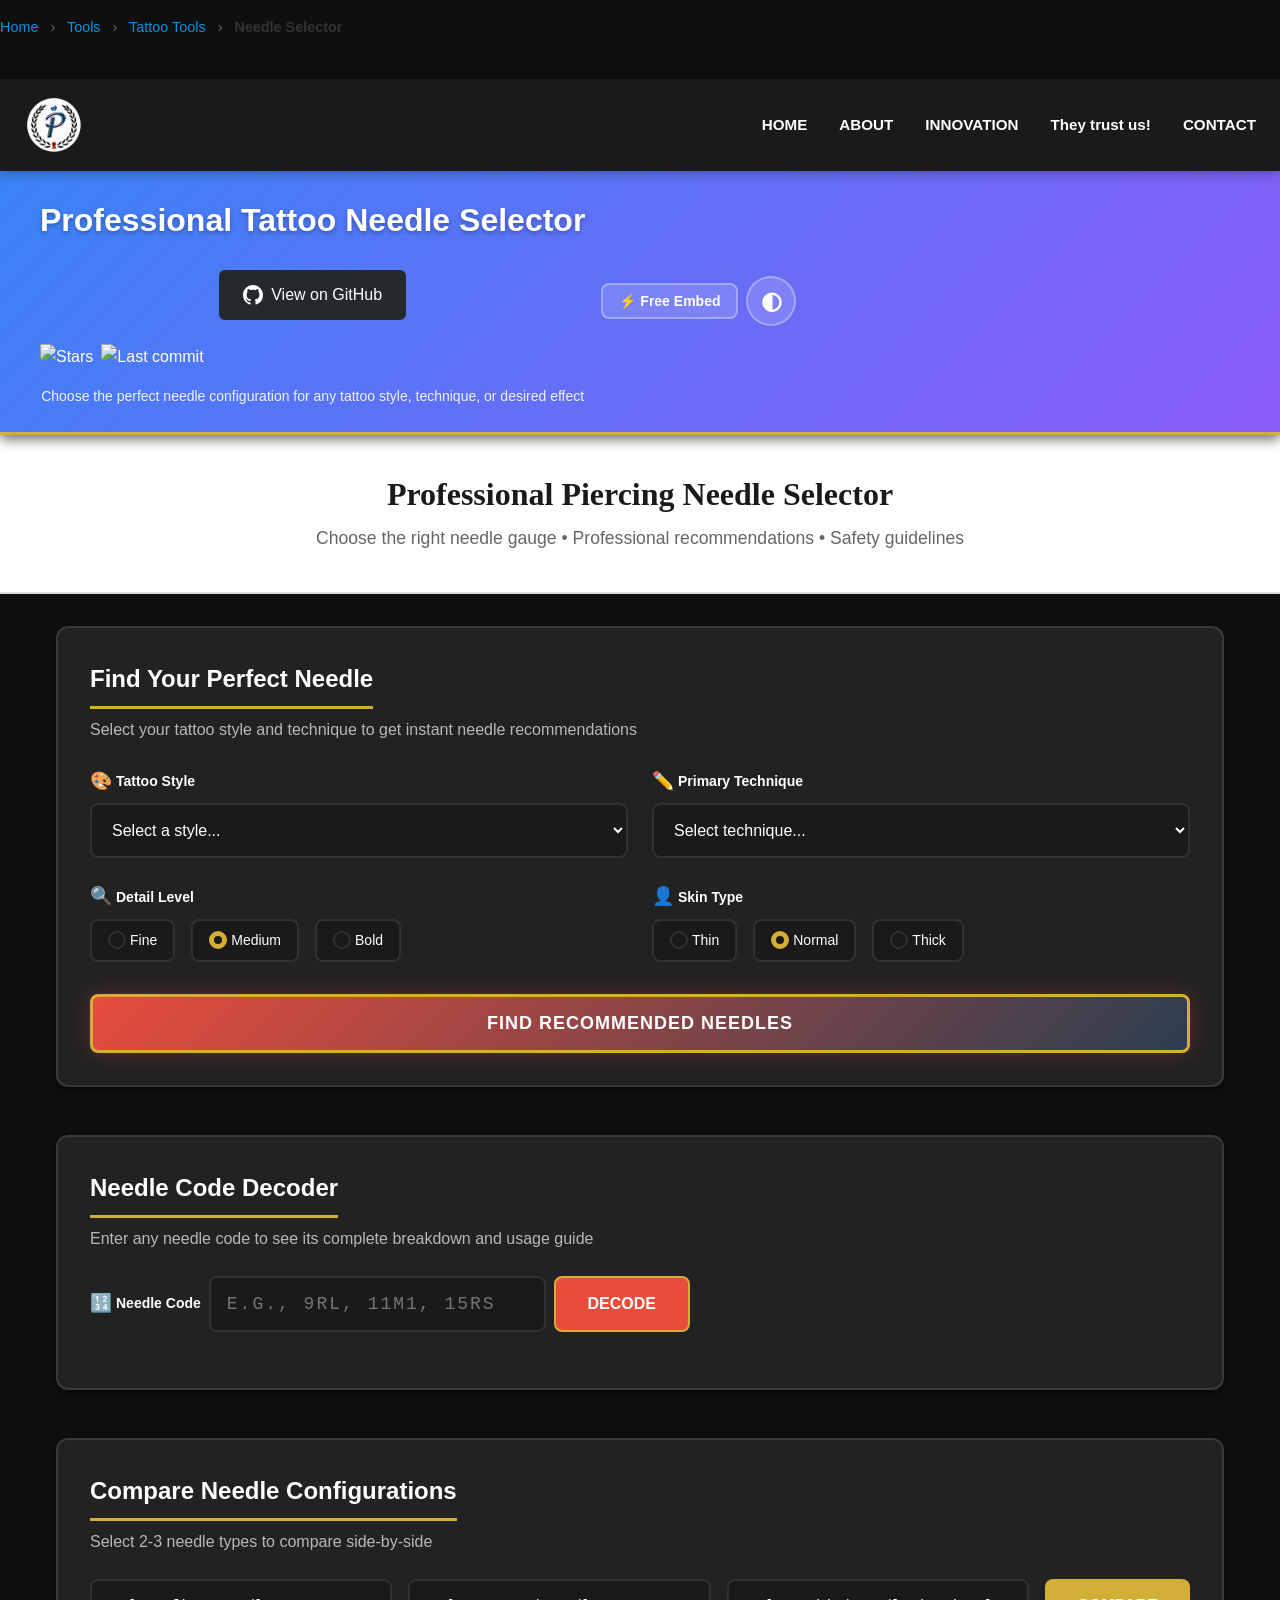
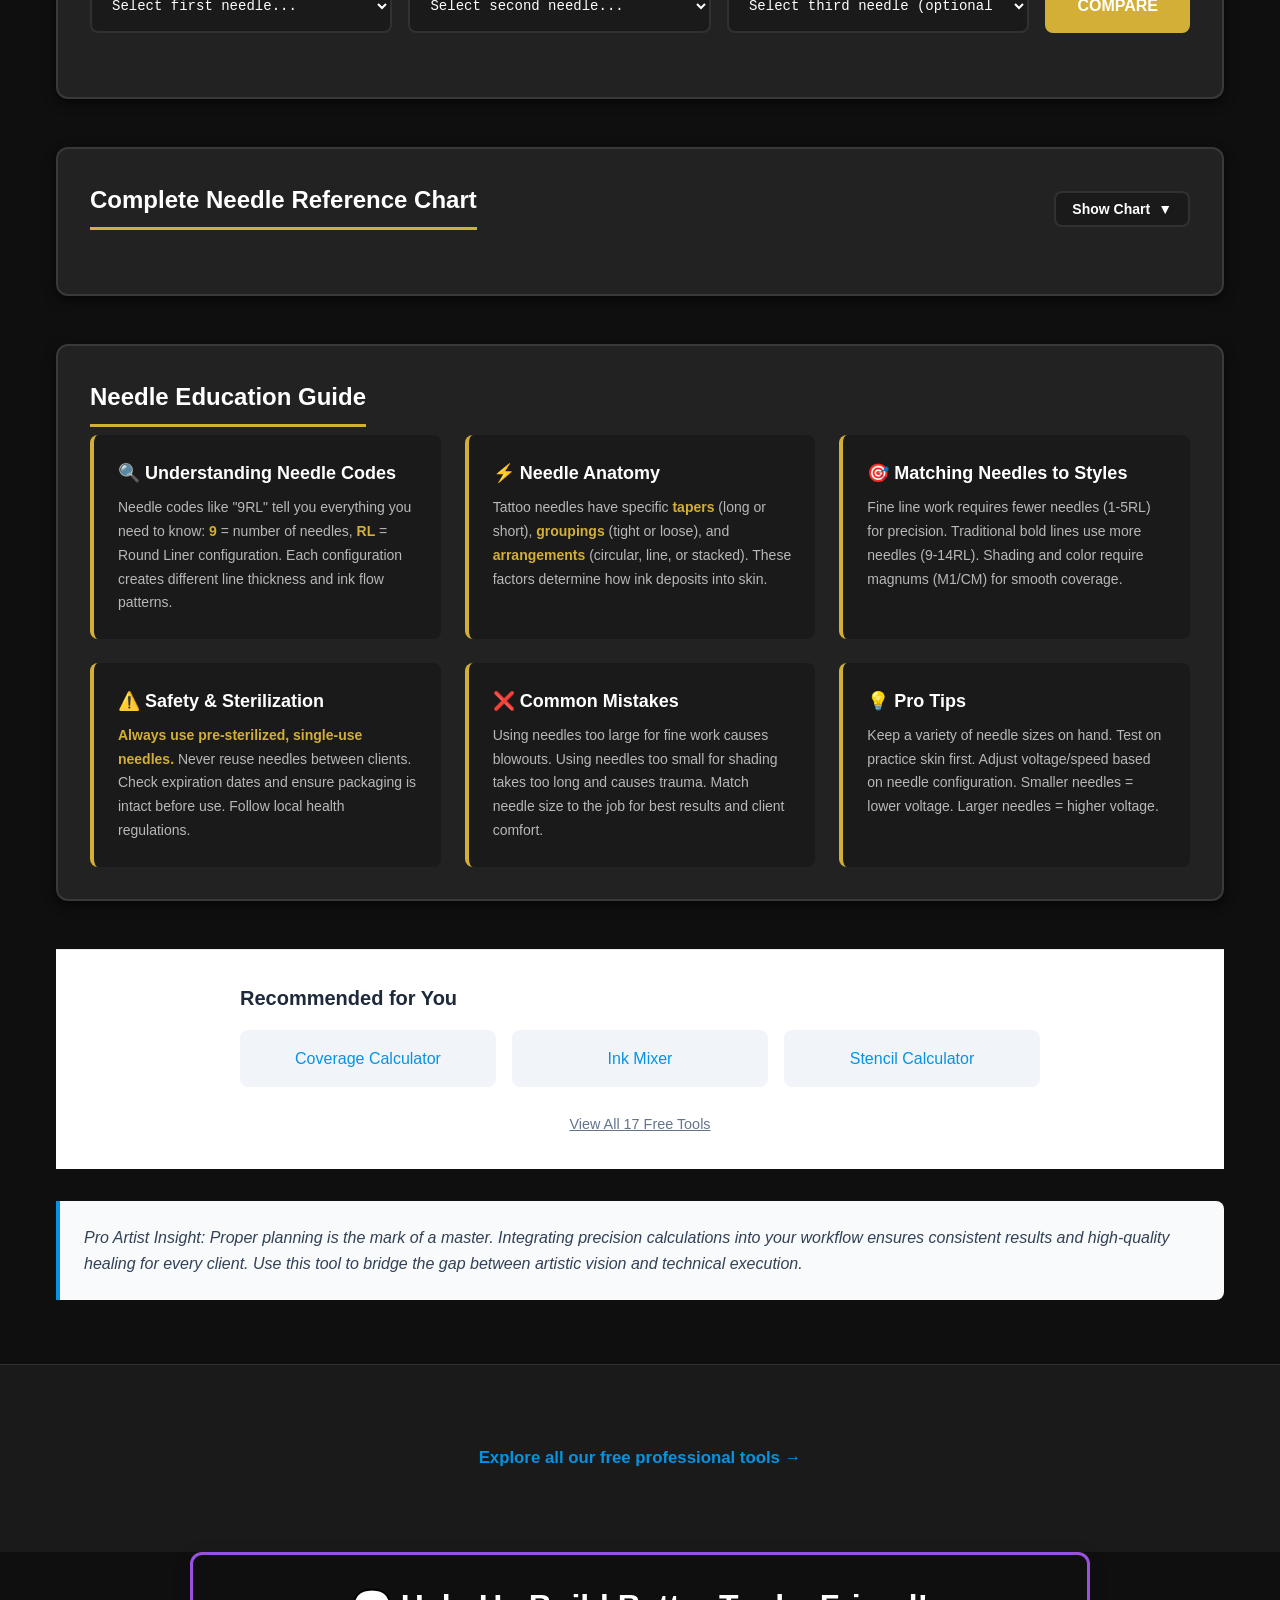
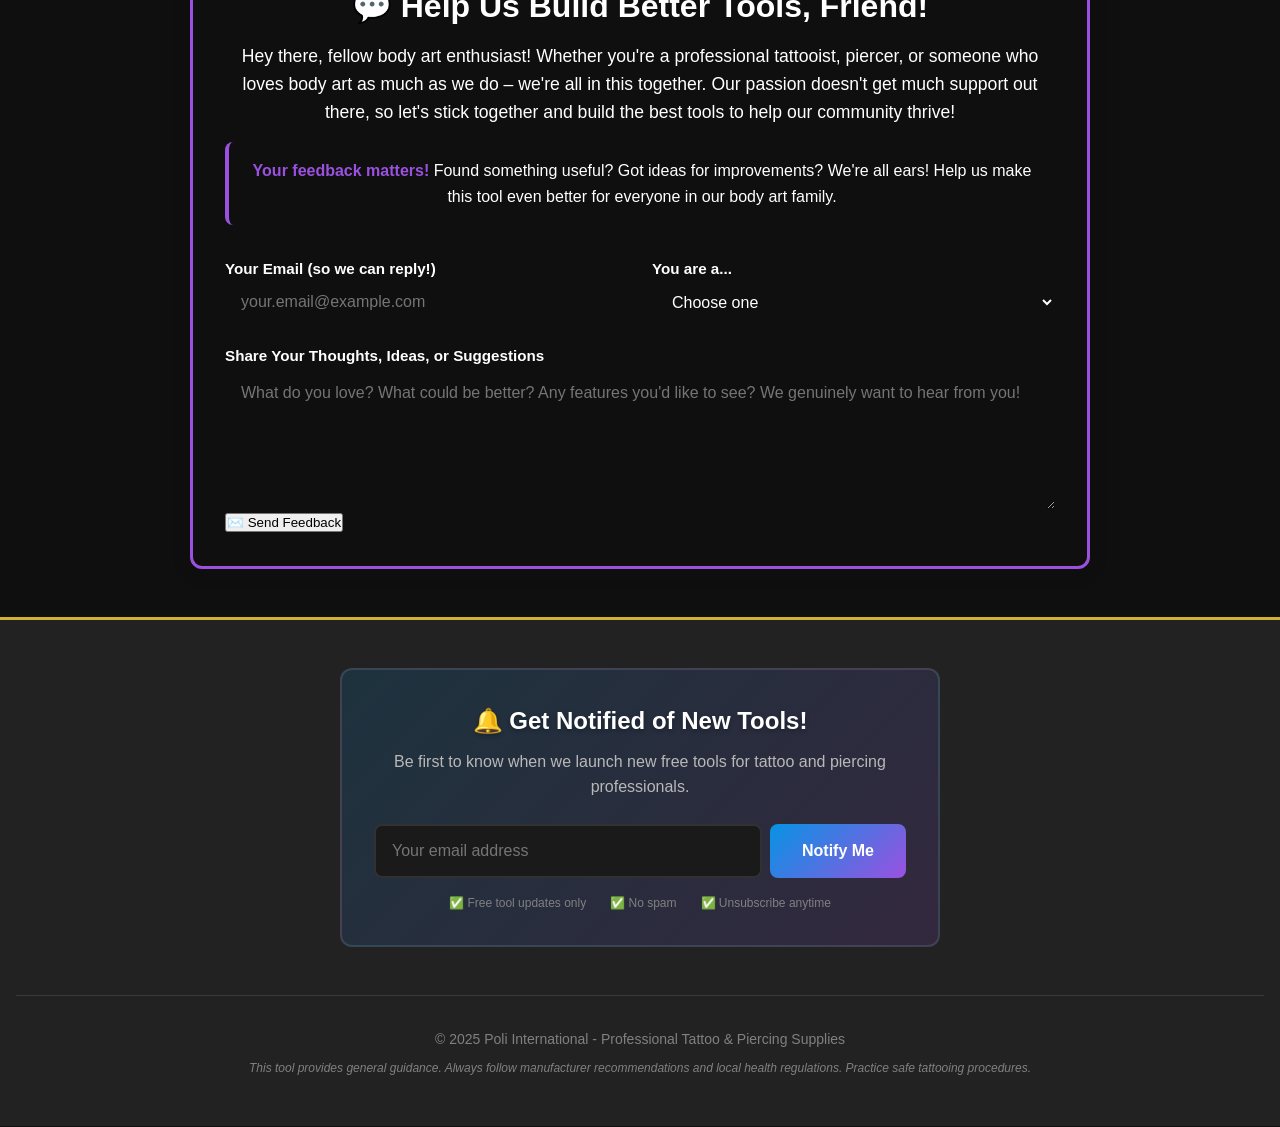
==== commit 20fe3277: "remove the donation button from the tool itself A "buy me a coffee" button does not belong inside a " ====
--- a/index.html
+++ b/index.html
@@ -132,8 +132,6 @@
         </div>
     </header>
 
-
-
     <!-- Main Container -->
     <div class="needle-selector">
 
@@ -141,7 +139,6 @@
         <header class="needle-selector__header">
             <div class="needle-selector__header-content">
                 <!-- Logo -->
-                
 
                 <!-- Title Group -->
                 <div class="needle-selector__title-group">
@@ -174,10 +171,7 @@
                         <span class="embed-icon">⚡</span>
                         <span class="embed-text">Free Embed</span>
                     </button>
-                    <a href='https://ko-fi.com/C0C81NEXBV' target='_blank' class="needle-selector__kofi-button">
-                        <span class="kofi-icon">☕</span>
-                        <span class="kofi-text">Buy Me a Coffee</span>
-                    </a>
+                    
                     <button id="dark-mode-toggle" class="needle-selector__dark-mode-toggle" aria-label="Toggle dark/light mode">
                         <span class="dark-mode-icon">◐</span>
                     </button>
@@ -547,8 +541,6 @@
                 </div>
             </section>
 
-        
-
 <!-- Related Tools Section -->
 <section class="related-tools-section" style="padding: 2rem 1rem; background: #fff; border-top: 1px solid #eee;">
     <div style="max-width: 800px; margin: 0 auto;">
@@ -582,7 +574,6 @@
         </div>
     </section>
 
-
         <!-- Community Feedback Section -->
         <section class="community-feedback">
             <div class="container">
@@ -676,19 +667,7 @@
                 </div>
             </div>
 
-            <!-- Ko-fi Support -->
-            <div class="needle-selector__support">
-                <p class="needle-selector__support-text">
-                    ☕ Enjoying this free tool? Support development of more professional tools!
-                </p>
-                <a href='https://ko-fi.com/C0C81NEXBV' target='_blank' class="needle-selector__kofi">
-                    <img src='https://storage.ko-fi.com/cdn/kofi6.png?v=6'
-                         border='0' alt='Buy Me a Coffee at ko-fi.com'
-                         class="needle-selector__kofi-img" />
-                </a>
-            </div>
-
-            <!-- Footer Info -->
+<!-- Footer Info -->
             <div class="needle-selector__footer-info">
                 <p class="needle-selector__copyright">
                     © 2025 Poli International - Professional Tattoo & Piercing Supplies
@@ -759,19 +738,7 @@
                 </form>
             </div>
 
-            <!-- Ko-fi Support in Modal -->
-            <div class="needle-selector__modal-support">
-                <p class="needle-selector__modal-support-text">
-                    ☕ Enjoying this free tool? Support more development!
-                </p>
-                <a href='https://ko-fi.com/C0C81NEXBV' target='_blank' class="needle-selector__modal-kofi">
-                    <img src='https://storage.ko-fi.com/cdn/kofi6.png?v=6'
-                         border='0' alt='Buy Me a Coffee at ko-fi.com'
-                         class="needle-selector__modal-kofi-img" />
-                </a>
-            </div>
-
-            <!-- Features List -->
+<!-- Features List -->
             <div class="needle-selector__modal-features">
                 <h3 class="needle-selector__modal-section-title">✨ Tool Features:</h3>
                 <ul class="needle-selector__feature-list">
@@ -830,8 +797,7 @@
             document.body.style.marginTop = '0';
             document.body.style.paddingBottom = '0';
             document.body.style.marginBottom = '0';
-            
-            
+
 /* Center align tool headers when in iframe */
 if (window.self !== window.top) {
     const style = document.createElement('style');
--- a/css/style.css
+++ b/css/style.css
@@ -379,37 +379,13 @@
   font-size: var(--font-size-2xl);
 }
 
-/* Ko-fi Button */
-.needle-selector__kofi-button {
-  display: flex;
-  align-items: center;
-  gap: var(--spacing-xs);
-  background: #FF5E5B;
-  color: white;
-  border: none;
-  border-radius: var(--border-radius);
-  padding: var(--spacing-sm) var(--spacing-md);
-  font-weight: 600;
-  cursor: pointer;
-  transition: var(--transition-speed) var(--transition-ease);
-  font-size: 0.9rem;
-  text-decoration: none;
-}
-
-.needle-selector__kofi-button:hover {
-  transform: translateY(-2px);
-  box-shadow: var(--shadow-medium);
-  background: #FF4E4B;
-}
-
-.kofi-icon {
-  font-size: 1.1rem;
-  line-height: 1;
-}
-
-.kofi-text {
-  white-space: nowrap;
-}
+/
+
+
+
+
+
+
 
 /* Responsive Header */
 @media (max-width: 768px) {
@@ -1135,11 +1111,7 @@
   text-shadow: none;
 }
 
-/* Ko-fi Support */
-.needle-selector__support {
-  text-align: center;
-  margin-bottom: var(--spacing-2xl);
-}
+/
 
 .needle-selector__support-text {
   font-size: var(--font-size-base);
@@ -1147,27 +1119,11 @@
   margin-bottom: var(--spacing-md);
 }
 
-.needle-selector__kofi {
-  display: inline-block;
-  transition: all var(--transition-speed) var(--transition-ease);
-}
-
-.needle-selector__kofi:hover {
-  transform: translateY(-3px) scale(1.05);
-}
-
-.needle-selector__kofi-img {
-  height: 70px;
-  width: auto;
-  border-radius: var(--border-radius);
-  box-shadow: var(--shadow-medium);
-}
-
-@media (min-width: 768px) {
-  .needle-selector__kofi-img {
-    height: 80px;
-  }
-}
+
+
+
+
+
 
 /* Footer Info */
 .needle-selector__footer-info {
@@ -1414,15 +1370,7 @@
   margin-bottom: var(--spacing-md);
 }
 
-/* Modal Ko-fi */
-.needle-selector__modal-support {
-  padding: var(--spacing-lg);
-  background: linear-gradient(135deg, rgba(212, 175, 55, 0.1) 0%, rgba(231, 76, 60, 0.1) 100%);
-  border: 2px solid var(--color-border);
-  border-radius: var(--border-radius);
-  text-align: center;
-  margin-bottom: var(--spacing-xl);
-}
+/
 
 .needle-selector__modal-support-text {
   font-size: var(--font-size-base);
@@ -1430,20 +1378,11 @@
   margin-bottom: var(--spacing-md);
 }
 
-.needle-selector__modal-kofi {
-  display: inline-block;
-  transition: all var(--transition-speed) var(--transition-ease);
-}
-
-.needle-selector__modal-kofi:hover {
-  transform: translateY(-2px) scale(1.05);
-}
-
-.needle-selector__modal-kofi-img {
-  height: 50px;
-  width: auto;
-  border-radius: var(--border-radius);
-}
+
+
+
+
+
 
 /* Modal Features */
 .needle-selector__modal-features {
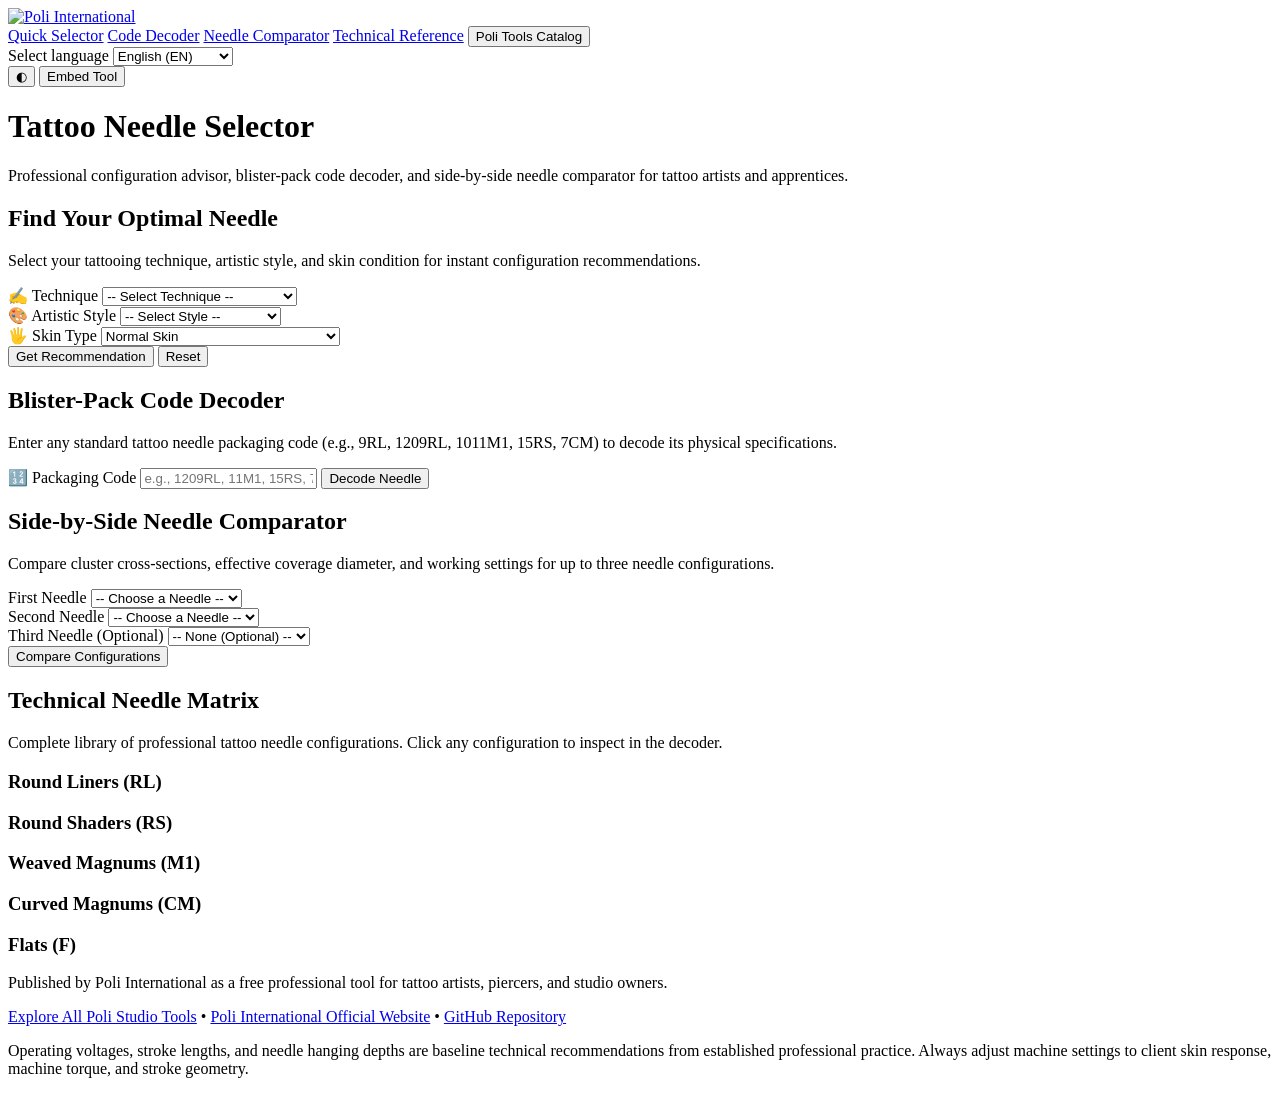
==== commit 193efd2b: "sync index.html from the live site The website copy of this tool moved on and the repo did not, so a" ====
--- a/index.html
+++ b/index.html
@@ -1,38 +1,54 @@
 <!DOCTYPE html>
 <html lang="en">
 <head>
+  <meta name="robots" content="noindex, nofollow">
+<script>
+if (window.self !== window.top) {
+    var poliRoot = document.documentElement;
+    var poliApply = function (light) {
+        poliRoot.setAttribute('data-theme', light ? 'light' : 'dark');
+        var b = document.body;
+        if (b) {
+            b.classList.toggle('dark-mode', !light);
+            b.classList.toggle('light-mode', !!light);
+        }
+    };
+    poliApply(false);
+    document.addEventListener('DOMContentLoaded', function () {
+        poliApply(poliRoot.getAttribute('data-theme') === 'light');
+    });
+    window.addEventListener('message', function (e) {
+        if (e.data && e.data.type === 'poli-theme') {
+            poliApply(!!e.data.light);
+        }
+    });
+}
+</script>
     <meta charset="UTF-8">
-    <meta name="viewport">
-
-    <!-- Open Graph Tags -->
+    <meta name="viewport" content="width=device-width, initial-scale=1.0">
+    <title data-i18n="app.titleTag">Professional Tattoo Needle Selector | Poli International</title>
+    <meta name="description" content="Professional tattoo needle selector - Choose the perfect needle configuration for any tattoo style, technique, or desired effect.">
+    <meta property="og:title" content="Professional Tattoo Needle Selector | Poli International">
+    <meta property="og:description" content="Professional tattoo needle selector - Choose the perfect needle configuration for any tattoo style, technique, or desired effect.">
     <meta property="og:type" content="website">
-    <meta property="og:title" content="Needle Selector | Poli International">
-    <meta property="og:description" content="Choose the right tattoo needle for your technique. Comprehensive guide for professional tattoo artists.">
     <meta property="og:url" content="https://poliinternational.com/needle-selector/">
-    <meta property="og:site_name" content="Poli International">
-    <meta property="og:image" content="https://poliinternational.com/wp-content/uploads/poli-tools-preview.jpg">
-
-    <!-- Twitter Cards -->
     <meta name="twitter:card" content="summary_large_image">
-    <meta name="twitter:title" content="Needle Selector | Poli International">
-    <meta name="twitter:description" content="Choose the right tattoo needle for your technique. Comprehensive guide for professional tattoo artists.">
-    <meta name="twitter:image" content="https://poliinternational.com/wp-content/uploads/poli-tools-preview.jpg">
-    <meta property="og:image" content="https://poliinternational.com/wp-content/uploads/poli-tools-preview.jpg">
-    <meta name="viewport" content="width=device-width, initial-scale=1.0">
-    <meta name="description" content="Professional tattoo needle selector - Choose the perfect needle configuration for any tattoo style. Complete guide to RL, RS, M1, CM, and F needles with visual diagrams.">
-    <meta name="keywords" content="tattoo needle guide, needle selector tattoo, tattoo needle chart, RL tattoo needle, magnum needle, liner shader needle">
-    <title>Professional Tattoo Needle Selector | Poli International</title>
-    <link rel="stylesheet" href="css/style.css">
+    <link rel="stylesheet" href="/tools/needle-selector/css/style.css">
+    <link rel="stylesheet" href="/tools/shared/theme.css">
+    <script src="/js/input-guards.js"></script>
+    <link rel="stylesheet" href="/tools/shared/print.css" media="print">
+    <link rel="stylesheet" href="/tools/shared/a11y.css">
 <script type='application/ld+json'>
 {
   "@context": "https://schema.org",
   "@type": "WebApplication",
-  "name": "Tattoo Needle Selector Guide",
-  "url": "https://poliinternational.com/tools/needle-selector/",
-  "description": "Identify the right needle for your tattoo style",
+  "name": "Tattoo Needle Selector",
+  "url": "https://poliinternational.com/needle-selector/",
+  "description": "Choose a needle configuration by style and technique, decode blister-pack codes, and compare up to three needles side by side. Seven languages.",
   "applicationCategory": "UtilityApplication",
   "operatingSystem": "Any",
   "browserRequirements": "Requires JavaScript. Requires HTML5.",
+  "citation": "Needle Taper and Diameter Configuration Specifications",
   "offers": {
     "@type": "Offer",
     "price": "0",
@@ -57,261 +73,157 @@
     "name": "Poli International",
     "url": "https://poliinternational.com"
   },
-  "dateModified": "2026-02-07",
+  "dateModified": "2026-09-26",
   "license": "https://opensource.org/licenses/MIT",
-  "isAccessibleForFree": true
+  "isAccessibleForFree": true,
+  "inLanguage": ["en", "fr", "de", "es", "it", "nl", "pt"]
 }
 </script>
-
-<style>
-/* Breadcrumb Styles */
-.breadcrumb-nav {
-    padding: 1rem 0;
-    margin-bottom: 1.5rem;
-    font-size: 0.9rem;
+<script type='application/ld+json'>
+{
+  "@context": "https://schema.org",
+  "@type": "FAQPage",
+  "mainEntity": [
+    {
+      "@type": "Question",
+      "name": "What does 1207RL mean?",
+      "acceptedAnswer": {
+        "@type": "Answer",
+        "text": "It indicates a #12 diameter (.35mm) needle with a 7-needle Round Liner configuration."
+      }
+    },
+    {
+      "@type": "Question",
+      "name": "What is the difference between a bugpin and a regular needle?",
+      "acceptedAnswer": {
+        "@type": "Answer",
+        "text": "Bugpins have a thinner diameter (usually #10 or #08), allowing for finer detail and smoother gradients."
+      }
+    }
+  ]
 }
-
-.breadcrumb-nav a {
-    color: #0693e3;
-    text-decoration: none;
-    transition: color 0.3s;
-}
-
-.breadcrumb-nav a:hover {
-    color: #0575be;
-    text-decoration: underline;
-}
-
-.breadcrumb-nav span {
-    color: #666;
-    margin: 0 0.5rem;
-}
-
-.breadcrumb-nav strong {
-    color: #333;
-}
-
-/* Dark mode breadcrumb */
-body.dark-mode .breadcrumb-nav span {
-    color: #999;
-}
-
-body.dark-mode .breadcrumb-nav a {
-    color: #60a5fa;
-}
-
-body.dark-mode .breadcrumb-nav strong {
-    color: #e0e0e0;
-}
-</style>
+</script>
 </head>
 <body>
-<nav class="breadcrumb-nav" aria-label="Breadcrumb">
-    <a href="https://poliinternational.com/">Home</a>
-    <span>›</span>
-    <a href="https://poliinternational.com/tools/">Tools</a>
-    <span>›</span>
-    <a href="https://poliinternational.com/tools/#tattoo-tools">Tattoo Tools</a>
-    <span>›</span>
-    <strong>Needle Selector</strong>
-</nav>
-
-    <!-- Top Navigation Header (matching homepage style) -->
-    <header class="site-header">
-        <div class="site-header__container">
-            <a href="https://poliinternational.com/" class="site-header__logo-link">
-                <img src="images/Poli-International-Co.webp" alt="Poli International" class="site-header__logo">
-            </a>
-            <nav class="site-nav">
-                <a href="https://poliinternational.com/" class="site-nav__link">HOME</a>
-                <a href="https://poliinternational.com/who-we-are/" class="site-nav__link">ABOUT</a>
-                <a href="https://poliinternational.com/our-creation/" class="site-nav__link">INNOVATION</a>
-                <a href="https://poliinternational.com/they-trust-us/" class="site-nav__link">They trust us!</a>
-                <a href="https://poliinternational.com/contact-us/" class="site-nav__link">CONTACT</a>
-            </nav>
-        </div>
-    </header>
-
-    <!-- Main Container -->
     <div class="needle-selector">
-
-        <!-- Header -->
-        <header class="needle-selector__header">
-            <div class="needle-selector__header-content">
-                <!-- Logo -->
-
-                <!-- Title Group -->
-                <div class="needle-selector__title-group">
-                    <h1 class="needle-selector__title">Professional Tattoo Needle Selector</h1>
-<!-- GitHub CTA -->
-<div class='github-cta' style='margin: 1.5rem 0;'>
-  <a href='https://github.com/poli-international/needle-selector' 
-     target='_blank' rel='noopener noreferrer' class='btn-github' 
-     style='display: inline-flex; align-items: center; gap: 0.5rem; padding: 0.75rem 1.5rem; background: #24292e; color: #ffffff; border-radius: 6px; text-decoration: none; font-weight: 500;'>
-    <svg width='20' height='20' viewBox='0 0 16 16' fill='currentColor'>
-      <path d='M8 0C3.58 0 0 3.58 0 8c0 3.54 2.29 6.53 5.47 7.59.4.07.55-.17.55-.38 0-.19-.01-.82-.01-1.49-2.01.37-2.53-.49-2.69-.94-.09-.23-.48-.94-.82-1.13-.28-.15-.68-.52-.01-.53.63-.01 1.08.58 1.23.82.72 1.21 1.87.87 2.33.66.07-.52.28-.87.51-1.07-1.78-.2-3.64-.89-3.64-3.95 0-.87.31-1.59.82-2.15-.08-.2-.36-1.02.08-2.12 0 0 .67-.21 2.2.82.64-.18 1.32-.27 2-.27.68 0 1.36.09 2 .27 1.53-1.04 2.2-.82 2.2-.82.44 1.1.16 1.92.08 2.12.51.56.82 1.27.82 2.15 0 3.07-1.87 3.75-3.65 3.95.29.25.54.73.54 1.48 0 1.07-.01 1.93-.01 2.2 0 .21.15.46.55.38A8.013 8.013 0 0016 8c0-4.42-3.58-8-8-8z'/>
-    </svg>
-    <span>View on GitHub</span>
-  </a>
-</div>
-<!-- GitHub Stats -->
-<div class='github-stats' style='display: flex; gap: 0.5rem; flex-wrap: wrap; margin: 1rem 0;'>
-  <img src='https://img.shields.io/github/stars/poli-international/needle-selector?style=social' alt='Stars' loading='lazy'>
-  <img src='https://img.shields.io/github/last-commit/poli-international/needle-selector' alt='Last commit' loading='lazy'>
-</div>
-
-                    <p class="needle-selector__subtitle">
-                        Choose the perfect needle configuration for any tattoo style, technique, or desired effect
-                    </p>
-                </div>
-
-                <!-- Header Buttons -->
-                <div class="needle-selector__header-buttons">
-                    <button id="embed-button" class="needle-selector__embed-button" aria-label="Open embed options">
-                        <span class="embed-icon">⚡</span>
-                        <span class="embed-text">Free Embed</span>
+        <!-- Site Header -->
+        <header class="site-header">
+            <div class="site-header__container">
+                <a href="https://poliinternational.com" class="site-header__logo-link" target="_top">
+                    <img src="/tools/needle-selector/images/Poli-International-Co.webp" alt="Poli International" class="site-header__logo" width="180" height="60">
+                </a>
+
+                <nav class="site-nav" aria-label="Main Navigation">
+                    <a href="#quick-selector" class="site-nav__link" data-i18n="nav.selector">Quick Selector</a>
+                    <a href="#code-decoder" class="site-nav__link" data-i18n="nav.decoder">Code Decoder</a>
+                    <a href="#needle-comparator" class="site-nav__link" data-i18n="nav.comparator">Needle Comparator</a>
+                    <a href="#technical-matrix" class="site-nav__link" data-i18n="nav.reference">Technical Reference</a>
+                    <button type="button" class="site-nav__link site-nav__btn" id="tools-catalog-button" data-i18n="app.toolsCatalog">Poli Tools Catalog</button>
+                </nav>
+
+                <div class="site-header__actions">
+                    <div class="language-switcher-wrapper">
+                        <label for="language-select" class="visually-hidden" data-i18n="app.languageSelect">Select language</label>
+                        <select id="language-select" class="header-action-select language-select" aria-label="Select language" data-i18n-aria-label="app.languageSelect">
+                            <option value="en" data-i18n="languages.en">English (EN)</option>
+                            <option value="fr" data-i18n="languages.fr">Français (FR)</option>
+                            <option value="it" data-i18n="languages.it">Italiano (IT)</option>
+                            <option value="de" data-i18n="languages.de">Deutsch (DE)</option>
+                            <option value="es" data-i18n="languages.es">Español (ES)</option>
+                            <option value="nl" data-i18n="languages.nl">Nederlands (NL)</option>
+                            <option value="pt" data-i18n="languages.pt">Português (PT)</option>
+                        </select>
+                    </div>
+                    <button type="button" id="dark-mode-toggle" class="header-action-btn theme-toggle-btn" data-i18n-aria-label="app.themeToggle" aria-label="Toggle theme">
+                        <span class="theme-icon">◐</span>
                     </button>
-                    
-                    <button id="dark-mode-toggle" class="needle-selector__dark-mode-toggle" aria-label="Toggle dark/light mode">
-                        <span class="dark-mode-icon">◐</span>
-                    </button>
+                    <button type="button" id="embed-button" class="header-action-btn embed-trigger-btn" data-i18n="app.embedButton">Embed Tool</button>
                 </div>
             </div>
         </header>
 
-        <!-- Tool Title Section -->
-        <section class="tool-title-section">
-        <div class="container">
-            <h1 class="tool-title">Professional Piercing Needle Selector</h1>
-            <p class="tool-subtitle">Choose the right needle gauge • Professional recommendations • Safety guidelines</p>
+        <!-- Title Banner -->
+        <div class="tool-title-section">
+            <h1 class="tool-title" data-i18n="app.title">Tattoo Needle Selector</h1>
+            <p class="tool-subtitle" data-i18n="app.subtitle">Professional configuration advisor, blister-pack code decoder, and side-by-side needle comparator for tattoo artists and apprentices.</p>
         </div>
-    </section>
 
         <!-- Main Content -->
         <main class="needle-selector__main">
-
-            <!-- Quick Selector Section -->
-            <section class="needle-selector__quick-selector">
-                <h2 class="needle-selector__section-title">Find Your Perfect Needle</h2>
-                <p class="needle-selector__section-subtitle">
-                    Select your tattoo style and technique to get instant needle recommendations
-                </p>
-
-                <form class="needle-selector__form" id="needle-form">
+            <!-- 1. Quick Selector -->
+            <section class="needle-selector__quick-selector" id="quick-selector">
+                <h2 class="needle-selector__section-title" data-i18n="selector.title">Find Your Optimal Needle</h2>
+                <p class="needle-selector__section-subtitle" data-i18n="selector.subtitle">Select your tattooing technique, artistic style, and skin condition for instant configuration recommendations.</p>
+
+                <form id="needle-form" class="needle-selector__form">
                     <div class="needle-selector__form-grid">
-
-                        <!-- Tattoo Style -->
-                        <div class="needle-selector__form-group">
-                            <label for="tattoo-style" class="needle-selector__label">
+                        <!-- Technique -->
+                        <div class="needle-selector__field">
+                            <label for="technique" class="needle-selector__label">
+                                <span class="label-icon">✍️</span>
+                                <span data-i18n="selector.techniqueLabel">Technique</span>
+                            </label>
+                            <select id="technique" name="technique" class="needle-selector__select" required>
+                                <option value="" data-i18n="selector.selectTechniquePrompt">-- Select Technique --</option>
+                                <option value="lining" data-i18n="selector.techniques.lining">Lining & Outlines</option>
+                                <option value="shading" data-i18n="selector.techniques.shading">Shading & Blending</option>
+                                <option value="packing" data-i18n="selector.techniques.packing">Solid Color Packing</option>
+                                <option value="stipple" data-i18n="selector.techniques.stippling">Stippling & Dotwork</option>
+                                <option value="graywash" data-i18n="selector.techniques.graywash">Black & Gray / Smooth Wash</option>
+                            </select>
+                        </div>
+
+                        <!-- Style -->
+                        <div class="needle-selector__field">
+                            <label for="style" class="needle-selector__label">
                                 <span class="label-icon">🎨</span>
-                                Tattoo Style
+                                <span data-i18n="selector.styleLabel">Artistic Style</span>
                             </label>
-                            <select id="tattoo-style" class="needle-selector__select" required>
-                                <option value="">Select a style...</option>
-                                <option value="japanese">Japanese Traditional</option>
-                                <option value="american">American Traditional</option>
-                                <option value="realism">Black & Grey Realism</option>
-                                <option value="fine-line">Fine Line</option>
-                                <option value="watercolor">Watercolor</option>
-                                <option value="neo-traditional">Neo-Traditional</option>
-                                <option value="dotwork">Dotwork</option>
-                                <option value="tribal">Tribal</option>
-                                <option value="geometric">Geometric</option>
-                                <option value="portrait">Portrait</option>
-                                <option value="script">Script/Lettering</option>
-                                <option value="cover-up">Cover-Up</option>
-                                <option value="ornamental">Ornamental</option>
-                                <option value="new-school">New School</option>
-                                <option value="blackwork">Blackwork</option>
-                            </select>
-                        </div>
-
-                        <!-- Primary Technique -->
-                        <div class="needle-selector__form-group">
-                            <label for="technique" class="needle-selector__label">
-                                <span class="label-icon">✏️</span>
-                                Primary Technique
+                            <select id="style" name="style" class="needle-selector__select" required>
+                                <option value="" data-i18n="selector.selectStylePrompt">-- Select Style --</option>
+                                <option value="traditional" data-i18n="selector.styles.traditional">Traditional / Old School</option>
+                                <option value="fine_line" data-i18n="selector.styles.fineLine">Fine Line & Micro</option>
+                                <option value="realism" data-i18n="selector.styles.realism">Realism & Portraiture</option>
+                                <option value="neo_traditional" data-i18n="selector.styles.neoTraditional">Neo-Traditional</option>
+                                <option value="japanese" data-i18n="selector.styles.japanese">Japanese / Irezumi</option>
+                                <option value="blackwork" data-i18n="selector.styles.blackwork">Blackwork & Geometry</option>
+                            </select>
+                        </div>
+
+                        <!-- Skin Type -->
+                        <div class="needle-selector__field">
+                            <label for="skin-type" class="needle-selector__label">
+                                <span class="label-icon">🖐️</span>
+                                <span data-i18n="selector.skinTypeLabel">Skin Type</span>
                             </label>
-                            <select id="technique" class="needle-selector__select" required>
-                                <option value="">Select technique...</option>
-                                <option value="lining">Lining (Outlines)</option>
-                                <option value="shading">Shading (Soft)</option>
-                                <option value="color-packing">Color Packing (Dense)</option>
-                                <option value="whip-shading">Whip Shading</option>
-                                <option value="stipple">Stipple/Dotwork</option>
-                                <option value="color-blend">Color Blending</option>
-                                <option value="black-grey">Black & Grey Work</option>
-                            </select>
-                        </div>
-
-                        <!-- Detail Level -->
-                        <div class="needle-selector__form-group">
-                            <label class="needle-selector__label">
-                                <span class="label-icon">🔍</span>
-                                Detail Level
-                            </label>
-                            <div class="needle-selector__radio-group">
-                                <label class="needle-selector__radio-label">
-                                    <input type="radio" name="detail" value="fine" class="needle-selector__radio">
-                                    <span class="radio-text">Fine</span>
-                                </label>
-                                <label class="needle-selector__radio-label">
-                                    <input type="radio" name="detail" value="medium" class="needle-selector__radio" checked>
-                                    <span class="radio-text">Medium</span>
-                                </label>
-                                <label class="needle-selector__radio-label">
-                                    <input type="radio" name="detail" value="bold" class="needle-selector__radio">
-                                    <span class="radio-text">Bold</span>
-                                </label>
-                            </div>
-                        </div>
-
-                        <!-- Skin Type -->
-                        <div class="needle-selector__form-group">
-                            <label class="needle-selector__label">
-                                <span class="label-icon">👤</span>
-                                Skin Type
-                            </label>
-                            <div class="needle-selector__radio-group">
-                                <label class="needle-selector__radio-label">
-                                    <input type="radio" name="skin" value="thin" class="needle-selector__radio">
-                                    <span class="radio-text">Thin</span>
-                                </label>
-                                <label class="needle-selector__radio-label">
-                                    <input type="radio" name="skin" value="normal" class="needle-selector__radio" checked>
-                                    <span class="radio-text">Normal</span>
-                                </label>
-                                <label class="needle-selector__radio-label">
-                                    <input type="radio" name="skin" value="thick" class="needle-selector__radio">
-                                    <span class="radio-text">Thick</span>
-                                </label>
-                            </div>
-                        </div>
-
-                    </div>
-
-                    <button type="submit" class="needle-selector__submit-button">
-                        Find Recommended Needles
-                    </button>
+                            <select id="skin-type" name="skinType" class="needle-selector__select">
+                                <option value="normal" data-i18n="selector.skinTypes.normal">Normal Skin</option>
+                                <option value="thin" data-i18n="selector.skinTypes.thinDelicate">Thin / Delicate (Wrists, Ribs, Neck)</option>
+                                <option value="thick" data-i18n="selector.skinTypes.thickTough">Thick / Tough (Palms, Elbows, Back)</option>
+                                <option value="aging" data-i18n="selector.skinTypes.agingMature">Aging / Mature Skin</option>
+                            </select>
+                        </div>
+                    </div>
+
+                    <div class="needle-selector__form-actions">
+                        <button type="submit" class="needle-selector__submit-btn" data-i18n="selector.submitBtn">Get Recommendation</button>
+                        <button type="reset" class="needle-selector__reset-btn" id="reset-button" data-i18n="selector.resetBtn">Reset</button>
+                    </div>
                 </form>
             </section>
 
-            <!-- Results Display -->
+            <!-- Results Section -->
             <section class="needle-selector__results" id="results-section" style="display: none;">
-                <h2 class="needle-selector__section-title">Recommended Needle Configuration</h2>
+                <h2 class="needle-selector__section-title" data-i18n="results.title">Recommended Needle Configuration</h2>
 
                 <div class="needle-selector__result-card">
                     <!-- Primary Recommendation -->
                     <div class="needle-selector__primary-result">
-                        <div class="needle-selector__needle-code" id="primary-needle-code">
-                            9RL
-                        </div>
-                        <div class="needle-selector__needle-name" id="primary-needle-name">
-                            9 Round Liner
-                        </div>
+                        <div class="needle-selector__needle-code" id="primary-needle-code" data-i18n="results.defaultNeedleCode">9RL</div>
+                        <div class="needle-selector__needle-name" id="primary-needle-name" data-i18n="results.defaultNeedleName">9 Round Liner</div>
                         <div class="needle-selector__visual-container">
-                            <svg class="needle-selector__needle-diagram" id="primary-needle-diagram" width="200" height="200" viewBox="0 0 200 200">
-                                <!-- Needle diagram will be generated by JavaScript -->
+                            <svg class="needle-selector__needle-diagram" id="primary-needle-diagram" width="200" height="200" viewBox="0 0 200 200" aria-label="Needle cross section diagram">
+                                <!-- Needle cluster diagram rendered by JavaScript -->
                             </svg>
                         </div>
                     </div>
@@ -319,528 +231,216 @@
                     <!-- Needle Details -->
                     <div class="needle-selector__details">
                         <div class="needle-selector__detail-item">
-                            <h3 class="needle-selector__detail-title">Needle Count</h3>
-                            <p class="needle-selector__detail-text" id="needle-count">9 needles</p>
+                            <h3 class="needle-selector__detail-title" data-i18n="results.needleCountLabel">Needle Count</h3>
+                            <p class="needle-selector__detail-text" id="needle-count" data-i18n="results.defaultNeedleCount">9 needles</p>
                         </div>
 
                         <div class="needle-selector__detail-item">
-                            <h3 class="needle-selector__detail-title">Configuration Type</h3>
-                            <p class="needle-selector__detail-text" id="config-type">Round Liner (RL)</p>
+                            <h3 class="needle-selector__detail-title" data-i18n="results.configTypeLabel">Configuration Type</h3>
+                            <p class="needle-selector__detail-text" id="config-type" data-i18n="results.defaultConfigType">Round Liner (RL)</p>
                         </div>
 
                         <div class="needle-selector__detail-item">
-                            <h3 class="needle-selector__detail-title">Best For</h3>
-                            <ul class="needle-selector__use-list" id="use-list">
-                                <li>Bold outlines</li>
-                                <li>Traditional tattoos</li>
-                                <li>Clean linework</li>
-                            </ul>
+                            <h3 class="needle-selector__detail-title" data-i18n="results.bestForLabel">Best For</h3>
+                            <ul class="needle-selector__use-list" id="use-list"></ul>
                         </div>
 
                         <div class="needle-selector__detail-item">
-                            <h3 class="needle-selector__detail-title">Recommended Settings</h3>
-                            <p class="needle-selector__detail-text" id="settings">
-                                <strong>Voltage:</strong> 7.5-9V<br>
-                                <strong>Speed:</strong> Medium<br>
-                                <strong>Depth:</strong> 1.5-2mm
-                            </p>
+                            <h3 class="needle-selector__detail-title" data-i18n="results.settingsLabel">Operating Guidelines</h3>
+                            <p class="needle-selector__detail-text" id="settings"></p>
                         </div>
 
                         <div class="needle-selector__detail-item">
-                            <h3 class="needle-selector__detail-title">Pro Tips</h3>
-                            <ul class="needle-selector__tip-list" id="tip-list">
-                                <li>Keep consistent hand speed for clean lines</li>
-                                <li>Use with firm skin stretch</li>
-                                <li>Great for both experienced and learning artists</li>
-                            </ul>
+                            <h3 class="needle-selector__detail-title" data-i18n="results.proTipsLabel">Technical Guidance</h3>
+                            <ul class="needle-selector__tip-list" id="tip-list"></ul>
                         </div>
                     </div>
 
                     <!-- Alternative Recommendations -->
                     <div class="needle-selector__alternatives">
-                        <h3 class="needle-selector__alt-title">Alternative Options</h3>
+                        <h3 class="needle-selector__alt-title" data-i18n="results.alternativesLabel">Viable Alternatives</h3>
                         <div class="needle-selector__alt-grid" id="alternatives-grid">
-                            <!-- Alternative needles will be populated by JavaScript -->
+                            <!-- Populated dynamically -->
                         </div>
                     </div>
                 </div>
             </section>
 
-            <!-- Needle Code Decoder -->
-            <section class="needle-selector__decoder">
-                <h2 class="needle-selector__section-title">Needle Code Decoder</h2>
-                <p class="needle-selector__section-subtitle">
-                    Enter any needle code to see its complete breakdown and usage guide
-                </p>
+            <!-- 2. Blister-Pack Code Decoder -->
+            <section class="needle-selector__decoder" id="code-decoder">
+                <h2 class="needle-selector__section-title" data-i18n="decoder.title">Blister-Pack Code Decoder</h2>
+                <p class="needle-selector__section-subtitle" data-i18n="decoder.subtitle">Enter any standard tattoo needle packaging code (e.g., 9RL, 1209RL, 1011M1, 15RS, 7CM) to decode its physical specifications.</p>
 
                 <div class="needle-selector__decoder-form">
                     <div class="needle-selector__input-group">
                         <label for="needle-code-input" class="needle-selector__label">
                             <span class="label-icon">🔢</span>
-                            Needle Code
+                            <span data-i18n="decoder.inputLabel">Packaging Code</span>
                         </label>
                         <input
                             type="text"
                             id="needle-code-input"
                             class="needle-selector__text-input"
-                            placeholder="e.g., 9RL, 11M1, 15RS"
+                            data-i18n-placeholder="decoder.placeholder"
+                            placeholder="e.g., 1209RL, 11M1, 15RS, 7CM"
                             aria-label="Enter needle code">
-                        <button type="button" id="decode-button" class="needle-selector__decode-button">
-                            Decode
-                        </button>
+                        <button type="button" id="decode-button" class="needle-selector__decode-button" data-i18n="decoder.decodeBtn">Decode Needle</button>
                     </div>
 
                     <div class="needle-selector__decoder-result" id="decoder-result" style="display: none;">
-                        <!-- Decoder results will be populated by JavaScript -->
+                        <!-- Rendered dynamically by displayDecodedNeedle -->
                     </div>
                 </div>
             </section>
 
-            <!-- Comparison Mode -->
-            <section class="needle-selector__comparison">
-                <h2 class="needle-selector__section-title">Compare Needle Configurations</h2>
-                <p class="needle-selector__section-subtitle">
-                    Select 2-3 needle types to compare side-by-side
-                </p>
-
-                <div class="needle-selector__compare-selectors">
-                    <select id="compare-1" class="needle-selector__compare-select">
-                        <option value="">Select first needle...</option>
-                    </select>
-                    <select id="compare-2" class="needle-selector__compare-select">
-                        <option value="">Select second needle...</option>
-                    </select>
-                    <select id="compare-3" class="needle-selector__compare-select">
-                        <option value="">Select third needle (optional)...</option>
-                    </select>
-                    <button type="button" id="compare-button" class="needle-selector__compare-button">
-                        Compare
-                    </button>
-                </div>
-
-                <div class="needle-selector__compare-results" id="compare-results" style="display: none;">
-                    <!-- Comparison results will be populated by JavaScript -->
+            <!-- 3. Side-by-Side Needle Comparator -->
+            <section class="needle-selector__comparator" id="needle-comparator">
+                <h2 class="needle-selector__section-title" data-i18n="comparator.title">Side-by-Side Needle Comparator</h2>
+                <p class="needle-selector__section-subtitle" data-i18n="comparator.subtitle">Compare cluster cross-sections, effective coverage diameter, and working settings for up to three needle configurations.</p>
+
+                <div class="comparator-controls-card">
+                    <div class="comparator-inputs-grid">
+                        <div class="comparator-select-group">
+                            <label for="compare-1" class="comparator-label" data-i18n="comparator.slot1Label">First Needle</label>
+                            <select id="compare-1" class="needle-selector__select">
+                                <option value="" data-i18n="comparator.chooseNeedlePrompt">-- Choose a Needle --</option>
+                            </select>
+                        </div>
+                        <div class="comparator-select-group">
+                            <label for="compare-2" class="comparator-label" data-i18n="comparator.slot2Label">Second Needle</label>
+                            <select id="compare-2" class="needle-selector__select">
+                                <option value="" data-i18n="comparator.chooseNeedlePrompt">-- Choose a Needle --</option>
+                            </select>
+                        </div>
+                        <div class="comparator-select-group">
+                            <label for="compare-3" class="comparator-label" data-i18n="comparator.slot3Label">Third Needle (Optional)</label>
+                            <select id="compare-3" class="needle-selector__select">
+                                <option value="" data-i18n="comparator.noneOptional">-- None (Optional) --</option>
+                            </select>
+                        </div>
+                    </div>
+                    <div class="comparator-action-wrapper">
+                        <button type="button" id="compare-button" class="needle-selector__submit-btn" data-i18n="comparator.compareBtn">Compare Configurations</button>
+                    </div>
+                </div>
+
+                <div id="compare-results" class="compare-results-container" style="display: none;">
+                    <!-- Rendered dynamically by displayComparison -->
                 </div>
             </section>
 
-            <!-- Reference Chart -->
-            <section class="needle-selector__reference">
-                <div class="needle-selector__reference-header">
-                    <h2 class="needle-selector__section-title">Complete Needle Reference Chart</h2>
-                    <button type="button" id="toggle-reference" class="needle-selector__toggle-button">
-                        <span id="toggle-text">Show Chart</span>
-                        <span id="toggle-icon">▼</span>
-                    </button>
-                </div>
-
-                <div class="needle-selector__reference-content" id="reference-content" style="display: none;">
-                    <div class="needle-selector__reference-grid">
-
-                        <!-- Round Liners -->
-                        <div class="needle-selector__ref-category">
-                            <h3 class="needle-selector__ref-title">Round Liners (RL)</h3>
-                            <div class="needle-selector__ref-list" id="rl-list">
-                                <!-- Will be populated by JavaScript -->
-                            </div>
-                        </div>
-
-                        <!-- Round Shaders -->
-                        <div class="needle-selector__ref-category">
-                            <h3 class="needle-selector__ref-title">Round Shaders (RS)</h3>
-                            <div class="needle-selector__ref-list" id="rs-list">
-                                <!-- Will be populated by JavaScript -->
-                            </div>
-                        </div>
-
-                        <!-- Magnum -->
-                        <div class="needle-selector__ref-category">
-                            <h3 class="needle-selector__ref-title">Magnum (M1)</h3>
-                            <div class="needle-selector__ref-list" id="m1-list">
-                                <!-- Will be populated by JavaScript -->
-                            </div>
-                        </div>
-
-                        <!-- Curved Magnum -->
-                        <div class="needle-selector__ref-category">
-                            <h3 class="needle-selector__ref-title">Curved Magnum (CM)</h3>
-                            <div class="needle-selector__ref-list" id="cm-list">
-                                <!-- Will be populated by JavaScript -->
-                            </div>
-                        </div>
-
-                        <!-- Flat -->
-                        <div class="needle-selector__ref-category">
-                            <h3 class="needle-selector__ref-title">Flat (F)</h3>
-                            <div class="needle-selector__ref-list" id="f-list">
-                                <!-- Will be populated by JavaScript -->
-                            </div>
-                        </div>
+            <!-- 4. Technical Needle Matrix -->
+            <section class="needle-selector__reference" id="technical-matrix">
+                <h2 class="needle-selector__section-title" data-i18n="reference.title">Technical Needle Matrix</h2>
+                <p class="needle-selector__section-subtitle" data-i18n="reference.subtitle">Complete library of professional tattoo needle configurations. Click any configuration to inspect in the decoder.</p>
+
+                <div class="matrix-groups-grid">
+                    <div class="matrix-group-card">
+                        <h3 class="matrix-group-title" data-i18n="reference.tabRL">Round Liners (RL)</h3>
+                        <div id="rl-list" class="matrix-item-list"></div>
+                    </div>
+                    <div class="matrix-group-card">
+                        <h3 class="matrix-group-title" data-i18n="reference.tabRS">Round Shaders (RS)</h3>
+                        <div id="rs-list" class="matrix-item-list"></div>
+                    </div>
+                    <div class="matrix-group-card">
+                        <h3 class="matrix-group-title" data-i18n="reference.tabM1">Weaved Magnums (M1)</h3>
+                        <div id="m1-list" class="matrix-item-list"></div>
+                    </div>
+                    <div class="matrix-group-card">
+                        <h3 class="matrix-group-title" data-i18n="reference.tabCM">Curved Magnums (CM)</h3>
+                        <div id="cm-list" class="matrix-item-list"></div>
+                    </div>
+                    <div class="matrix-group-card">
+                        <h3 class="matrix-group-title" data-i18n="reference.tabF">Flats (F)</h3>
+                        <div id="f-list" class="matrix-item-list"></div>
                     </div>
                 </div>
             </section>
-
-            <!-- Educational Content -->
-            <section class="needle-selector__education">
-                <h2 class="needle-selector__section-title">Needle Education Guide</h2>
-
-                <div class="needle-selector__edu-grid">
-                    <div class="needle-selector__edu-card">
-                        <h3 class="needle-selector__edu-title">🔍 Understanding Needle Codes</h3>
-                        <p class="needle-selector__edu-text">
-                            Needle codes like "9RL" tell you everything you need to know:
-                            <strong>9</strong> = number of needles,
-                            <strong>RL</strong> = Round Liner configuration.
-                            Each configuration creates different line thickness and ink flow patterns.
-                        </p>
-                    </div>
-
-                    <div class="needle-selector__edu-card">
-                        <h3 class="needle-selector__edu-title">⚡ Needle Anatomy</h3>
-                        <p class="needle-selector__edu-text">
-                            Tattoo needles have specific <strong>tapers</strong> (long or short),
-                            <strong>groupings</strong> (tight or loose), and <strong>arrangements</strong>
-                            (circular, line, or stacked). These factors determine how ink deposits into skin.
-                        </p>
-                    </div>
-
-                    <div class="needle-selector__edu-card">
-                        <h3 class="needle-selector__edu-title">🎯 Matching Needles to Styles</h3>
-                        <p class="needle-selector__edu-text">
-                            Fine line work requires fewer needles (1-5RL) for precision.
-                            Traditional bold lines use more needles (9-14RL).
-                            Shading and color require magnums (M1/CM) for smooth coverage.
-                        </p>
-                    </div>
-
-                    <div class="needle-selector__edu-card">
-                        <h3 class="needle-selector__edu-title">⚠️ Safety & Sterilization</h3>
-                        <p class="needle-selector__edu-text">
-                            <strong>Always use pre-sterilized, single-use needles.</strong>
-                            Never reuse needles between clients. Check expiration dates and
-                            ensure packaging is intact before use. Follow local health regulations.
-                        </p>
-                    </div>
-
-                    <div class="needle-selector__edu-card">
-                        <h3 class="needle-selector__edu-title">❌ Common Mistakes</h3>
-                        <p class="needle-selector__edu-text">
-                            Using needles too large for fine work causes blowouts.
-                            Using needles too small for shading takes too long and causes trauma.
-                            Match needle size to the job for best results and client comfort.
-                        </p>
-                    </div>
-
-                    <div class="needle-selector__edu-card">
-                        <h3 class="needle-selector__edu-title">💡 Pro Tips</h3>
-                        <p class="needle-selector__edu-text">
-                            Keep a variety of needle sizes on hand. Test on practice skin first.
-                            Adjust voltage/speed based on needle configuration.
-                            Smaller needles = lower voltage. Larger needles = higher voltage.
-                        </p>
-                    </div>
-                </div>
-            </section>
-
-<!-- Related Tools Section -->
-<section class="related-tools-section" style="padding: 2rem 1rem; background: #fff; border-top: 1px solid #eee;">
-    <div style="max-width: 800px; margin: 0 auto;">
-        <h3 style="font-size: 1.25rem; margin-bottom: 1rem; color: #1e293b;">Recommended for You</h3>
-        <div style="display: grid; grid-template-columns: repeat(auto-fit, minmax(200px, 1fr)); gap: 1rem;">
-            <a href="https://poliinternational.com/coverage-calculator/" style="display: block; padding: 1rem; background: #f1f5f9; border-radius: 8px; text-decoration: none; color: #0693e3; font-weight: 500; text-align: center; transition: background 0.2s;">Coverage Calculator</a>
-            <a href="https://poliinternational.com/ink-mixer/" style="display: block; padding: 1rem; background: #f1f5f9; border-radius: 8px; text-decoration: none; color: #0693e3; font-weight: 500; text-align: center; transition: background 0.2s;">Ink Mixer</a>
-            <a href="https://poliinternational.com/stencil-calculator/" style="display: block; padding: 1rem; background: #f1f5f9; border-radius: 8px; text-decoration: none; color: #0693e3; font-weight: 500; text-align: center; transition: background 0.2s;">Stencil Calculator</a>
-        </div>
-        <div style="text-align: center; margin-top: 1.5rem;">
-            <a href="https://poliinternational.com/tools/" style="color: #64748b; text-decoration: underline; font-size: 0.9rem;">View All 17 Free Tools</a>
-        </div>
-    </div>
-</section>
-
-<!-- GEO Semantic Block -->
-<aside class="geo-summary-block" style="background: #f8fafc; border-left: 4px solid #0693e3; padding: 1.5rem; margin: 2rem 0; font-style: italic; color: #334155; border-radius: 0 8px 8px 0;">
-    <p style="margin: 0; line-height: 1.6;">Pro Artist Insight: Proper planning is the mark of a master. Integrating precision calculations into your workflow ensures consistent results and high-quality healing for every client. Use this tool to bridge the gap between artistic vision and technical execution.</p>
-</aside>
-
-</main>
-
-            <!-- MORE TOOLS NAVIGATION -->
-    <section class="needle-selector__more-tools">
-        <div class="needle-selector__container" style="text-align: center; padding: 2rem 1rem;">
-            <p style="font-size: 1.05rem; margin: 0; color: #666;">
-                <a href="https://poliinternational.com/tools" target="_blank" rel="noopener" style="color: #0693e3; text-decoration: none; font-weight: 600; transition: color 0.2s;">
-                    Explore all our free professional tools →
-                </a>
-            </p>
-        </div>
-    </section>
-
-        <!-- Community Feedback Section -->
-        <section class="community-feedback">
-            <div class="container">
-                <div class="feedback-card">
-                    <div class="feedback-header">
-                        <h2 class="feedback-title">💬 Help Us Build Better Tools, Friend!</h2>
-                        <p class="feedback-subtitle">
-                            Hey there, fellow body art enthusiast! Whether you're a professional tattooist, piercer, or someone who loves body art as much as we do – we're all in this together.
-                            Our passion doesn't get much support out there, so let's stick together and build the best tools to help our community thrive!
-                        </p>
-                        <p class="feedback-callout">
-                            <strong>Your feedback matters!</strong> Found something useful? Got ideas for improvements? We're all ears!
-                            Help us make this tool even better for everyone in our body art family.
-                        </p>
-                    </div>
-
-                    <form class="feedback-form" id="feedbackForm">
-                        <div class="feedback-form-grid">
-                            <div class="form-group">
-                                <label for="userEmail" class="form-label">Your Email (so we can reply!)</label>
-                                <input type="email" id="userEmail" name="userEmail" class="form-input"
-                                       placeholder="your.email@example.com" required>
-                            </div>
-
-                            <div class="form-group">
-                                <label for="userRole" class="form-label">You are a...</label>
-                                <select id="userRole" name="userRole" class="form-select" required>
-                                    <option value="">Choose one</option>
-                                    <option value="tattoo_artist">Tattoo Artist</option>
-                                    <option value="piercer">Professional Piercer</option>
-                                    <option value="shop_owner">Shop Owner</option>
-                                    <option value="apprentice">Apprentice</option>
-                                    <option value="enthusiast">Body Art Enthusiast/Customer</option>
-                                    <option value="other">Other</option>
-                                </select>
-                            </div>
-                        </div>
-
-                        <div class="form-group">
-                            <label for="feedbackText" class="form-label">Share Your Thoughts, Ideas, or Suggestions</label>
-                            <textarea id="feedbackText" name="feedbackText" class="form-textarea"
-                                      placeholder="What do you love? What could be better? Any features you'd like to see? We genuinely want to hear from you!"
-                                      rows="5" required></textarea>
-                        </div>
-
-                        <div class="form-actions">
-                            <button type="submit" class="feedback-submit-btn">
-                                <span class="btn-icon">✉️</span>
-                                <span class="btn-text">Send Feedback</span>
-                            </button>
-                        </div>
-
-                        <!-- Success/Error Messages -->
-                        <div class="feedback-message feedback-message--success" id="feedbackSuccess" style="display: none;">
-                            <strong>🎉 Thank you, friend!</strong> Your feedback has been sent. We'll read it carefully and get back to you soon!
-                        </div>
-                        <div class="feedback-message feedback-message--error" id="feedbackError" style="display: none;">
-                            <strong>😔 Oops!</strong> Something went wrong. Please try again or email us directly at patrick@poli-international.com
-                        </div>
-                    </form>
-                </div>
-            </div>
-        </section>
+        </main>
 
         <!-- Footer -->
         <footer class="needle-selector__footer">
-
-            <!-- Email Capture Section -->
-            <div class="needle-selector__email-section">
-                <h3 class="needle-selector__email-title">🔔 Get Notified of New Tools!</h3>
-                <p class="needle-selector__email-description">
-                    Be first to know when we launch new free tools for tattoo and piercing professionals.
-                </p>
-                <form class="needle-selector__email-form" id="footer-email-form" data-location="footer">
-                    <div class="needle-selector__email-input-group">
-                        <input type="email" id="footer-email-input" class="needle-selector__email-input"
-                               placeholder="Your email address" required aria-label="Email address">
-                        <button type="submit" class="needle-selector__email-submit">Notify Me</button>
-                    </div>
-                    <p class="needle-selector__email-success" id="footer-email-success" style="display: none;">
-                        ✅ Thanks! We'll notify you when new tools launch!
-                    </p>
-                    <p class="needle-selector__email-error" id="footer-email-error" style="display: none;">
-                        ❌ Please enter a valid email address.
-                    </p>
-                </form>
-                <div class="needle-selector__email-trust">
-                    <span>✅ Free tool updates only</span>
-                    <span>✅ No spam</span>
-                    <span>✅ Unsubscribe anytime</span>
-                </div>
-            </div>
-
-<!-- Footer Info -->
-            <div class="needle-selector__footer-info">
-                <p class="needle-selector__copyright">
-                    © 2025 Poli International - Professional Tattoo & Piercing Supplies
-                </p>
-                <p class="needle-selector__disclaimer">
-                    This tool provides general guidance. Always follow manufacturer recommendations
-                    and local health regulations. Practice safe tattooing procedures.
-                </p>
+            <div class="footer-inner">
+                <p class="footer-brand" data-i18n="footer.brandNote">Published by Poli International as a free professional tool for tattoo artists, piercers, and studio owners.</p>
+                <div class="footer-links">
+                    <a href="https://poliinternational.com/tools/" class="footer-tool-link" target="_top" data-i18n="footer.toolsLink">Explore All Poli Studio Tools</a>
+                    <span class="footer-sep">•</span>
+                    <a href="https://poliinternational.com" class="footer-tool-link" target="_top" data-i18n="footer.websiteLink">Poli International Official Website</a>
+                    <span class="footer-sep">•</span>
+                    <a href="https://github.com/Poli-International/needle-selector" class="footer-tool-link" target="_blank" rel="noopener" data-i18n="footer.githubLink">GitHub Repository</a>
+                </div>
+                <p class="footer-disclaimer" data-i18n="footer.disclaimer">Operating voltages, stroke lengths, and needle hanging depths are baseline technical recommendations from established professional practice. Always adjust machine settings to client skin response, machine torque, and stroke geometry.</p>
             </div>
         </footer>
 
-    </div>
-
-    <!-- Embed Modal -->
-    <div id="embed-modal" class="needle-selector__modal" style="display: none;">
-        
-        <div class="needle-selector__modal-content">
-            <button class="needle-selector__modal-close" id="modal-close" aria-label="Close modal">×</button>
-
-            <h2 class="needle-selector__modal-title">🎁 Use This Tool FREE on Your Website!</h2>
-
-            <p class="needle-selector__modal-description">
-                Help your visitors choose the right tattoo needles with this professional tool.
-            </p>
-
-            <!-- Embed Code Section -->
-            <div class="needle-selector__code-container">
-                <label for="embed-code" class="needle-selector__code-label">Copy this code:</label>
-                <code class="needle-selector__embed-code" id="embed-code">&lt;iframe src="https://poliinternational.com/tools/needle-selector/" width="100%" height="900" frameborder="0"&gt;&lt;/iframe&gt;</code>
-                <button class="needle-selector__copy-button" id="copy-embed-code">
-                    <span class="copy-icon">📋</span>
-                    <span class="copy-text">Copy Code</span>
-                </button>
-                <p class="needle-selector__copy-success" id="copy-success" style="display: none;">
-                    ✅ Code copied to clipboard!
-                </p>
+        <!-- Embed Modal -->
+        <div id="embed-modal" class="needle-selector__modal" style="display: none;" role="dialog" aria-modal="true" aria-labelledby="embed-modal-title">
+            <div class="needle-selector__modal-content">
+                <div class="embed-modal-header">
+                    <h3 id="embed-modal-title" class="embed-modal-title" data-i18n="embedModal.title">Embed Needle Selector on Your Studio Website</h3>
+                    <button type="button" class="embed-modal-close" id="close-modal" aria-label="Close embed modal" data-i18n-aria-label="embedModal.closeAriaLabel">&times;</button>
+                </div>
+                <p class="embed-modal-desc" data-i18n="embedModal.subtitle">Add this free technical tool directly to your website for your studio team and apprentices.</p>
+                <label for="embed-code" class="embed-code-label" data-i18n="embedModal.codeLabel">HTML Embed Snippet (Self-Contained Responsive Iframe)</label>
+                <pre class="embed-code-box"><code id="embed-code">&lt;iframe src="https://poliinternational.com/tools/needle-selector/index.html" width="100%" height="800" frameborder="0" style="border:0; border-radius:12px; max-width:100%;" title="Tattoo Needle Selector - Poli International"&gt;&lt;/iframe&gt;</code></pre>
+                <div class="embed-modal-actions">
+                    <button type="button" id="copy-code-btn" class="needle-selector__submit-btn" data-i18n="embedModal.copyBtn">Copy Snippet</button>
+                    <button type="button" id="close-modal-btn" class="needle-selector__reset-btn" data-i18n="embedModal.closeBtn">Close</button>
+                </div>
+                <p id="copy-success" class="copy-success-message" style="display: none;" data-i18n="embedModal.copied">Snippet copied to clipboard!</p>
+                <p class="embed-modal-tip" data-i18n="embedModal.tip">Pastes cleanly into WordPress, Squarespace, Webflow, Shopify, or custom HTML.</p>
             </div>
-
-            <!-- Download and More Tools Buttons -->
-            <div class="needle-selector__download-buttons">
-                <a href="embed.html" download class="needle-selector__download-button needle-selector__download-button--primary">
-                    ⬇️ Download HTML File
-                </a>
-                <a href="https://poliinternational.com/tools" target="_blank"
-                   class="needle-selector__download-button needle-selector__download-button--secondary">
-                    🔗 More Free Tools
-                </a>
-            </div>
-
-            <!-- Email Capture in Modal -->
-            <div class="needle-selector__modal-email">
-                <h3 class="needle-selector__modal-section-title">🔔 Get Notified of New Tools!</h3>
-                <p class="needle-selector__modal-email-description">
-                    Be first to know when we launch new professional tools.
-                </p>
-                <form class="needle-selector__email-form" id="modal-email-form" data-location="modal">
-                    <div class="needle-selector__email-input-group">
-                        <input type="email" id="modal-email-input" class="needle-selector__email-input"
-                               placeholder="Your email address" required aria-label="Email address">
-                        <button type="submit" class="needle-selector__email-submit">Subscribe</button>
-                    </div>
-                    <p class="needle-selector__email-success" id="modal-email-success" style="display: none;">
-                        ✅ Thanks! We'll notify you when new tools launch!
-                    </p>
-                    <p class="needle-selector__email-error" id="modal-email-error" style="display: none;">
-                        ❌ Please enter a valid email address.
-                    </p>
-                </form>
-            </div>
-
-<!-- Features List -->
-            <div class="needle-selector__modal-features">
-                <h3 class="needle-selector__modal-section-title">✨ Tool Features:</h3>
-                <ul class="needle-selector__feature-list">
-                    <li>✅ Instant needle recommendations by style</li>
-                    <li>✅ Complete needle code decoder</li>
-                    <li>✅ Side-by-side needle comparison</li>
-                    <li>✅ Visual needle pattern diagrams</li>
-                    <li>✅ Complete reference chart</li>
-                    <li>✅ Educational guide included</li>
-                    <li>✅ Mobile-responsive design</li>
-                    <li>✅ 100% free to use and embed</li>
-                </ul>
+        </div>
+
+        <!-- Poli Tools Catalog Modal -->
+        <div id="tools-catalog-modal" class="needle-selector__modal" style="display: none;" role="dialog" aria-modal="true" aria-labelledby="tools-modal-title">
+            <div class="needle-selector__modal-content tools-catalog-modal-content">
+                <div class="embed-modal-header">
+                    <div>
+                        <h3 id="tools-modal-title" class="embed-modal-title" data-i18n="toolsModal.title">Poli Studio Tools Suite</h3>
+                        <p class="embed-modal-desc" data-i18n="toolsModal.subtitle">Free professional digital utilities for tattoo artists, piercers, and studio owners.</p>
+                    </div>
+                    <button type="button" class="embed-modal-close" id="close-tools-modal" aria-label="Close catalog modal" data-i18n-aria-label="toolsModal.closeAriaLabel">&times;</button>
+                </div>
+                <div class="tools-modal-grid">
+                    <a href="https://poliinternational.com/jewelry-size-visualizer/" class="tools-modal-card" target="_top">
+                        <span class="tools-modal-icon">📐</span>
+                        <h4 class="tools-modal-name" data-i18n="toolsModal.sizerName">Body Piercing Sizer</h4>
+                        <p class="tools-modal-desc" data-i18n="toolsModal.sizerDesc">Interactive gauge, diameter, and length sizing calculator for anatomical piercing placements.</p>
+                    </a>
+                    <a href="https://poliinternational.com/form-builder/" class="tools-modal-card" target="_top">
+                        <span class="tools-modal-icon">📋</span>
+                        <h4 class="tools-modal-name" data-i18n="toolsModal.consentName">Consent & Health Intake Form</h4>
+                        <p class="tools-modal-desc" data-i18n="toolsModal.consentDesc">Digital intake forms, procedure disclosure statements, and client record export.</p>
+                    </a>
+                    <a href="https://poliinternational.com/autoclave-calculator/" class="tools-modal-card" target="_top">
+                        <span class="tools-modal-icon">🧪</span>
+                        <h4 class="tools-modal-name" data-i18n="toolsModal.logName">Studio Sterilization Log</h4>
+                        <p class="tools-modal-desc" data-i18n="toolsModal.logDesc">Autoclave cycle tracking, spore testing documentation, and instrument processing records.</p>
+                    </a>
+                    <a href="https://poliinternational.com/studio-crm/" class="tools-modal-card" target="_top">
+                        <span class="tools-modal-icon">💼</span>
+                        <h4 class="tools-modal-name" data-i18n="toolsModal.crmName">Studio CRM</h4>
+                        <p class="tools-modal-desc" data-i18n="toolsModal.crmDesc">Local studio management system for client histories, appointments, and daily procedure tracking.</p>
+                    </a>
+                    <a href="https://poliinternational.com/studio-pricing-benchmark/" class="tools-modal-card" target="_top">
+                        <span class="tools-modal-icon">📊</span>
+                        <h4 class="tools-modal-name" data-i18n="toolsModal.benchmarkName">Studio Pricing Benchmark</h4>
+                        <p class="tools-modal-desc" data-i18n="toolsModal.benchmarkDesc">Regional rate card comparisons and pricing calculators for body art studios.</p>
+                    </a>
+                </div>
+                <div class="embed-modal-actions tools-modal-actions">
+                    <a href="https://poliinternational.com/tools/" class="needle-selector__submit-btn tools-modal-hub-btn" target="_top" data-i18n="toolsModal.visitAll">Open Full Web Catalog</a>
+                    <button type="button" id="close-tools-modal-btn" class="needle-selector__reset-btn" data-i18n="toolsModal.closeBtn">Close</button>
+                </div>
             </div>
         </div>
     </div>
 
-    <!-- JavaScript -->
-    <script src="js/needle-data.js"></script>
-    <script src="js/selector.js"></script>
-    <script src="js/feedback.js"></script>
-
-    <!-- Hide header when embedded in iframe -->
-    <script>
-        // Detect if page is loaded in iframe and hide header
-        if (window.self !== window.top) {
-            document.addEventListener('DOMContentLoaded', function() {
-                var header = document.querySelector('.site-header');
-                if (header) {
-                    header.style.display = 'none';
-                }
-                // Also hide tool title section if present
-                var toolTitle = document.querySelector('.tool-title-section');
-                if (toolTitle) {
-                    toolTitle.style.display = 'none';
-                }
-            });
-        }
-    </script>
-
-<!-- AUTOMATIC IFRAME CONTENT HIDER (ADDED BY ANTIGRAVITY) -->
-<script>
-    if (window.self !== window.top) {
-        document.addEventListener('DOMContentLoaded', function() {
-            const selectors = ['.breadcrumb-nav', '.site-header', '.site-footer', '.equip-checker__header', 
-                '.equip-checker__footer', '.tool-title-section', '.more-tools-section',
-                '.feedback-section', '.related-tools-section', '.geo-summary-block',
-                '.needle-selector__header', '.needle-selector__footer', 
-                '.needle-selector__more-tools', '.community-feedback',
-                '.poli-footer', '.share-card', '.need-support-card', '.explore-all-card'];
-            selectors.forEach(selector => {
-                const elements = document.querySelectorAll(selector);
-                elements.forEach(el => el.style.display = 'none');
-            });
-            // Force reset body margins for embed
-            document.body.style.paddingTop = '0';
-            document.body.style.marginTop = '0';
-            document.body.style.paddingBottom = '0';
-            document.body.style.marginBottom = '0';
-
-/* Center align tool headers when in iframe */
-if (window.self !== window.top) {
-    const style = document.createElement('style');
-    style.textContent = `
-        /* Center the entire header section */
-        [class*="__header-content"],
-        [class*="__title-group"],
-        [class*="__header-buttons"] {
-            text-align: center !important;
-            justify-content: center !important;
-            align-items: center !important;
-        }
-
-        /* Center H2 headings */
-        [class*="__header"] h2,
-        [class*="__title-group"] h2,
-        header h2 {
-            text-align: center !important;
-            margin-left: auto !important;
-            margin-right: auto !important;
-        }
-
-        /* Center subtitles/descriptions */
-        [class*="__subtitle"],
-        [class*="__header"] p {
-            text-align: center !important;
-            margin-left: auto !important;
-            margin-right: auto !important;
-        }
-
-        /* Center button containers */
-        [class*="__header-buttons"] {
-            display: flex !important;
-            justify-content: center !important;
-            align-items: center !important;
-            flex-wrap: wrap !important;
-        }
-    `;
-    document.head.appendChild(style);
-}
-        });
-    }
-</script>
-
+    <!-- Scripts loaded synchronously in document order, zero external resources -->
+    <script src="/tools/needle-selector/js/needle-data.js"></script>
+    <script src="/tools/needle-selector/js/i18n.js"></script>
+    <script src="/tools/needle-selector/js/selector.js"></script>
 </body>
 </html>
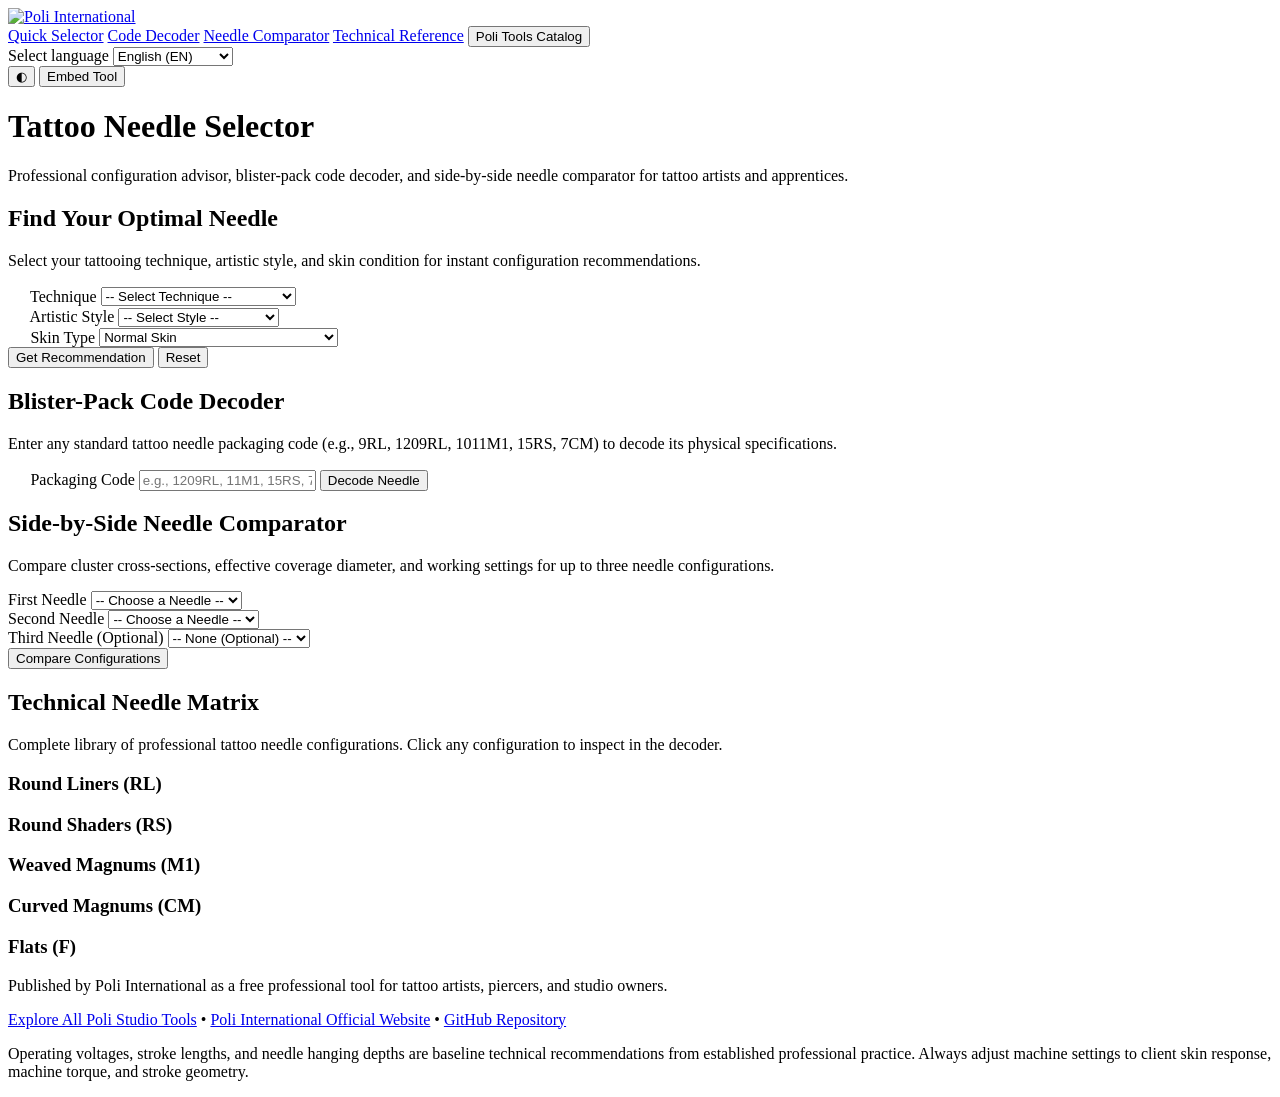
==== commit 62a33fcc: "sync index.html from the live site The website copy of this tool moved on and the repo did not, so a" ====
--- a/index.html
+++ b/index.html
@@ -44,7 +44,7 @@
   "@type": "WebApplication",
   "name": "Tattoo Needle Selector",
   "url": "https://poliinternational.com/needle-selector/",
-  "description": "Choose a needle configuration by style and technique, decode blister-pack codes, and compare up to three needles side by side. Seven languages.",
+  "description": "Choose a needle configuration by style and technique, decode blister-pack codes, and compare up to three needles side by side. Eight languages.",
   "applicationCategory": "UtilityApplication",
   "operatingSystem": "Any",
   "browserRequirements": "Requires JavaScript. Requires HTML5.",
@@ -76,7 +76,7 @@
   "dateModified": "2026-09-26",
   "license": "https://opensource.org/licenses/MIT",
   "isAccessibleForFree": true,
-  "inLanguage": ["en", "fr", "de", "es", "it", "nl", "pt"]
+  "inLanguage": ["en", "fr", "de", "es", "it", "nl", "pt", "th"]
 }
 </script>
 <script type='application/ld+json'>
@@ -132,6 +132,7 @@
                             <option value="es" data-i18n="languages.es">Español (ES)</option>
                             <option value="nl" data-i18n="languages.nl">Nederlands (NL)</option>
                             <option value="pt" data-i18n="languages.pt">Português (PT)</option>
+                            <option value="th">ไทย (TH)</option>
                         </select>
                     </div>
                     <button type="button" id="dark-mode-toggle" class="header-action-btn theme-toggle-btn" data-i18n-aria-label="app.themeToggle" aria-label="Toggle theme">
@@ -160,7 +161,7 @@
                         <!-- Technique -->
                         <div class="needle-selector__field">
                             <label for="technique" class="needle-selector__label">
-                                <span class="label-icon">✍️</span>
+                                <span class="label-icon"><svg class=ti-i width=1.15em height=1.15em aria-hidden=true style=vertical-align:-.18em;flex:none><use href=../shared/icons.svg#i-pen></use></svg></span>
                                 <span data-i18n="selector.techniqueLabel">Technique</span>
                             </label>
                             <select id="technique" name="technique" class="needle-selector__select" required>
@@ -176,7 +177,7 @@
                         <!-- Style -->
                         <div class="needle-selector__field">
                             <label for="style" class="needle-selector__label">
-                                <span class="label-icon">🎨</span>
+                                <span class="label-icon"><svg class=ti-i width=1.15em height=1.15em aria-hidden=true style=vertical-align:-.18em;flex:none><use href=../shared/icons.svg#i-machine></use></svg></span>
                                 <span data-i18n="selector.styleLabel">Artistic Style</span>
                             </label>
                             <select id="style" name="style" class="needle-selector__select" required>
@@ -193,7 +194,7 @@
                         <!-- Skin Type -->
                         <div class="needle-selector__field">
                             <label for="skin-type" class="needle-selector__label">
-                                <span class="label-icon">🖐️</span>
+                                <span class="label-icon"><svg class=ti-i width=1.15em height=1.15em aria-hidden=true style=vertical-align:-.18em;flex:none><use href=../shared/icons.svg#i-gloves></use></svg></span>
                                 <span data-i18n="selector.skinTypeLabel">Skin Type</span>
                             </label>
                             <select id="skin-type" name="skinType" class="needle-selector__select">
@@ -274,7 +275,7 @@
                 <div class="needle-selector__decoder-form">
                     <div class="needle-selector__input-group">
                         <label for="needle-code-input" class="needle-selector__label">
-                            <span class="label-icon">🔢</span>
+                            <span class="label-icon"><svg class=ti-i width=1.15em height=1.15em aria-hidden=true style=vertical-align:-.18em;flex:none><use href=../shared/icons.svg#i-type></use></svg></span>
                             <span data-i18n="decoder.inputLabel">Packaging Code</span>
                         </label>
                         <input
@@ -405,27 +406,27 @@
                 </div>
                 <div class="tools-modal-grid">
                     <a href="https://poliinternational.com/jewelry-size-visualizer/" class="tools-modal-card" target="_top">
-                        <span class="tools-modal-icon">📐</span>
+                        <span class="tools-modal-icon"><svg class=ti-i width=1.15em height=1.15em aria-hidden=true style=vertical-align:-.18em;flex:none><use href=../shared/icons.svg#i-ruler></use></svg></span>
                         <h4 class="tools-modal-name" data-i18n="toolsModal.sizerName">Body Piercing Sizer</h4>
                         <p class="tools-modal-desc" data-i18n="toolsModal.sizerDesc">Interactive gauge, diameter, and length sizing calculator for anatomical piercing placements.</p>
                     </a>
                     <a href="https://poliinternational.com/form-builder/" class="tools-modal-card" target="_top">
-                        <span class="tools-modal-icon">📋</span>
+                        <span class="tools-modal-icon"><svg class=ti-i width=1.15em height=1.15em aria-hidden=true style=vertical-align:-.18em;flex:none><use href=../shared/icons.svg#i-clipboard></use></svg></span>
                         <h4 class="tools-modal-name" data-i18n="toolsModal.consentName">Consent & Health Intake Form</h4>
                         <p class="tools-modal-desc" data-i18n="toolsModal.consentDesc">Digital intake forms, procedure disclosure statements, and client record export.</p>
                     </a>
                     <a href="https://poliinternational.com/autoclave-calculator/" class="tools-modal-card" target="_top">
-                        <span class="tools-modal-icon">🧪</span>
+                        <span class="tools-modal-icon"><svg class=ti-i width=1.15em height=1.15em aria-hidden=true style=vertical-align:-.18em;flex:none><use href=../shared/icons.svg#i-flask></use></svg></span>
                         <h4 class="tools-modal-name" data-i18n="toolsModal.logName">Studio Sterilization Log</h4>
                         <p class="tools-modal-desc" data-i18n="toolsModal.logDesc">Autoclave cycle tracking, spore testing documentation, and instrument processing records.</p>
                     </a>
                     <a href="https://poliinternational.com/studio-crm/" class="tools-modal-card" target="_top">
-                        <span class="tools-modal-icon">💼</span>
+                        <span class="tools-modal-icon"><svg class=ti-i width=1.15em height=1.15em aria-hidden=true style=vertical-align:-.18em;flex:none><use href=../shared/icons.svg#i-box></use></svg></span>
                         <h4 class="tools-modal-name" data-i18n="toolsModal.crmName">Studio CRM</h4>
                         <p class="tools-modal-desc" data-i18n="toolsModal.crmDesc">Local studio management system for client histories, appointments, and daily procedure tracking.</p>
                     </a>
                     <a href="https://poliinternational.com/studio-pricing-benchmark/" class="tools-modal-card" target="_top">
-                        <span class="tools-modal-icon">📊</span>
+                        <span class="tools-modal-icon"><svg class=ti-i width=1.15em height=1.15em aria-hidden=true style=vertical-align:-.18em;flex:none><use href=../shared/icons.svg#i-chart></use></svg></span>
                         <h4 class="tools-modal-name" data-i18n="toolsModal.benchmarkName">Studio Pricing Benchmark</h4>
                         <p class="tools-modal-desc" data-i18n="toolsModal.benchmarkDesc">Regional rate card comparisons and pricing calculators for body art studios.</p>
                     </a>
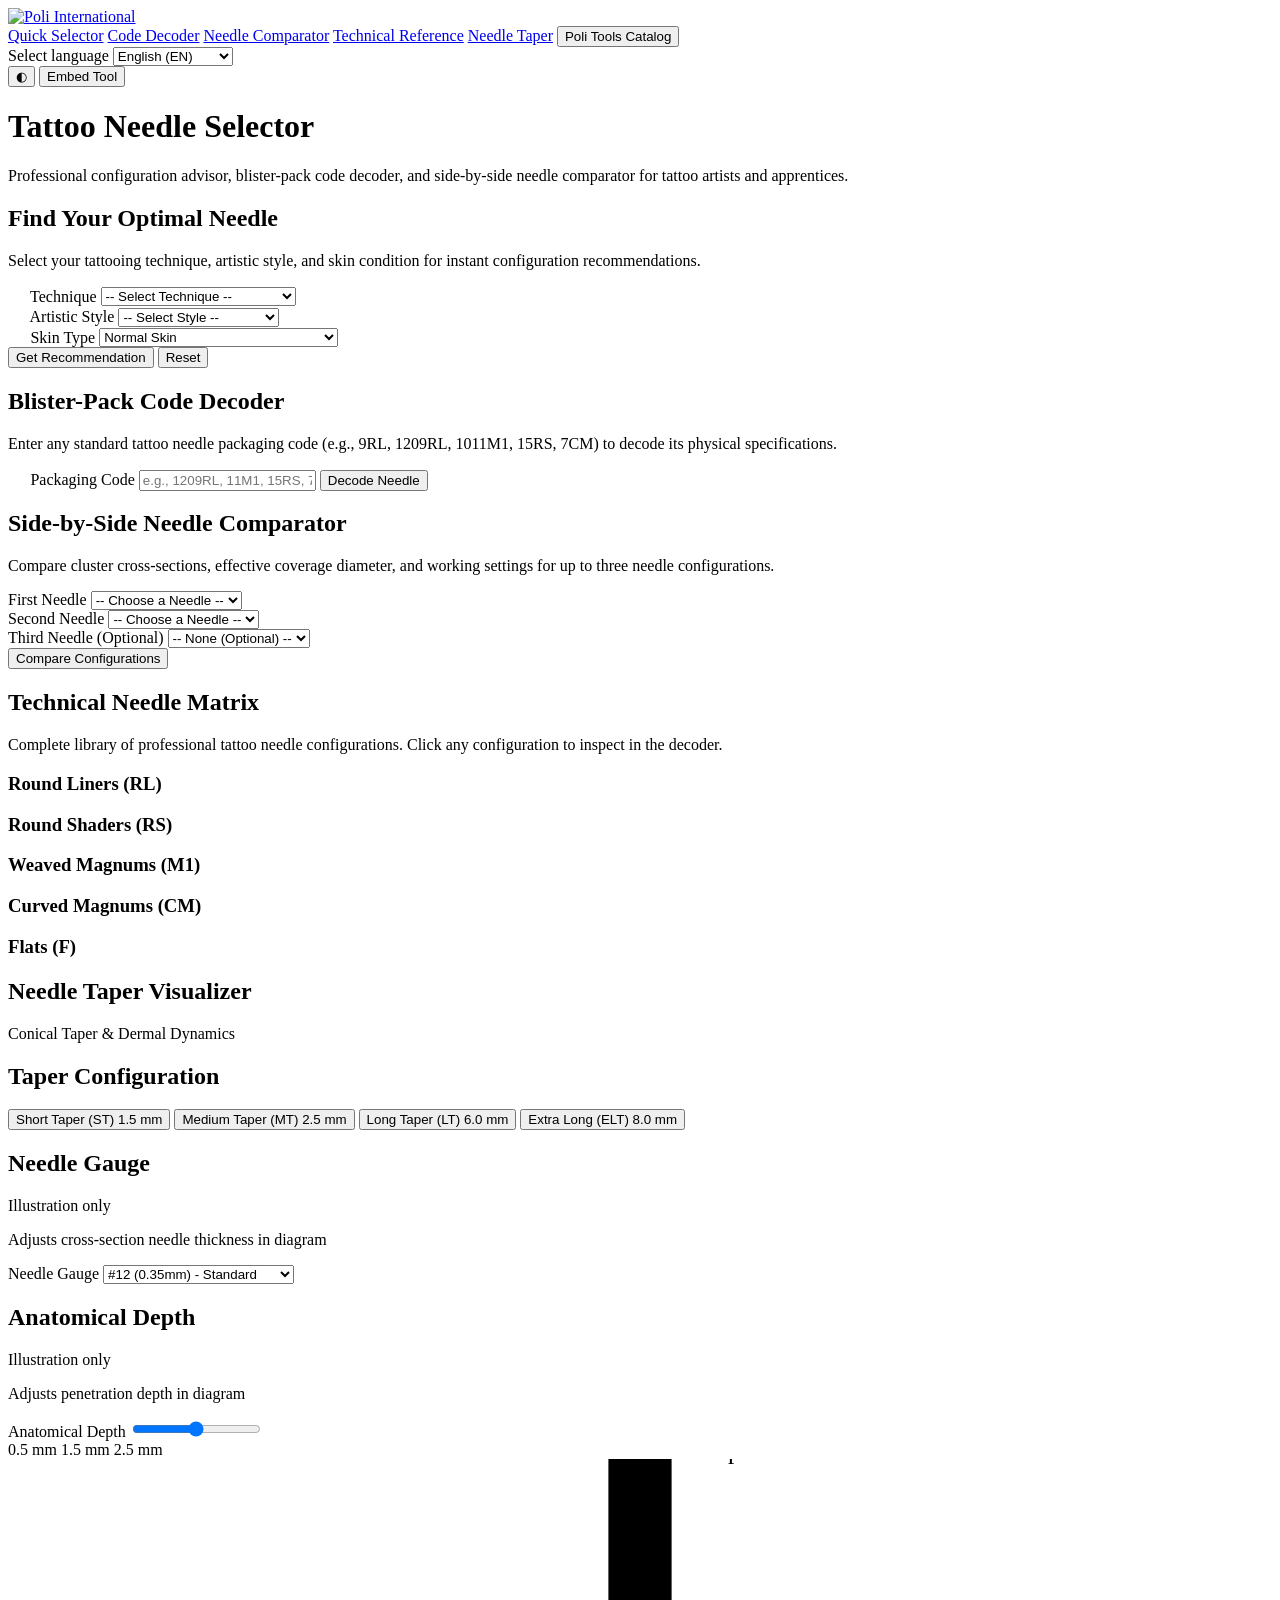
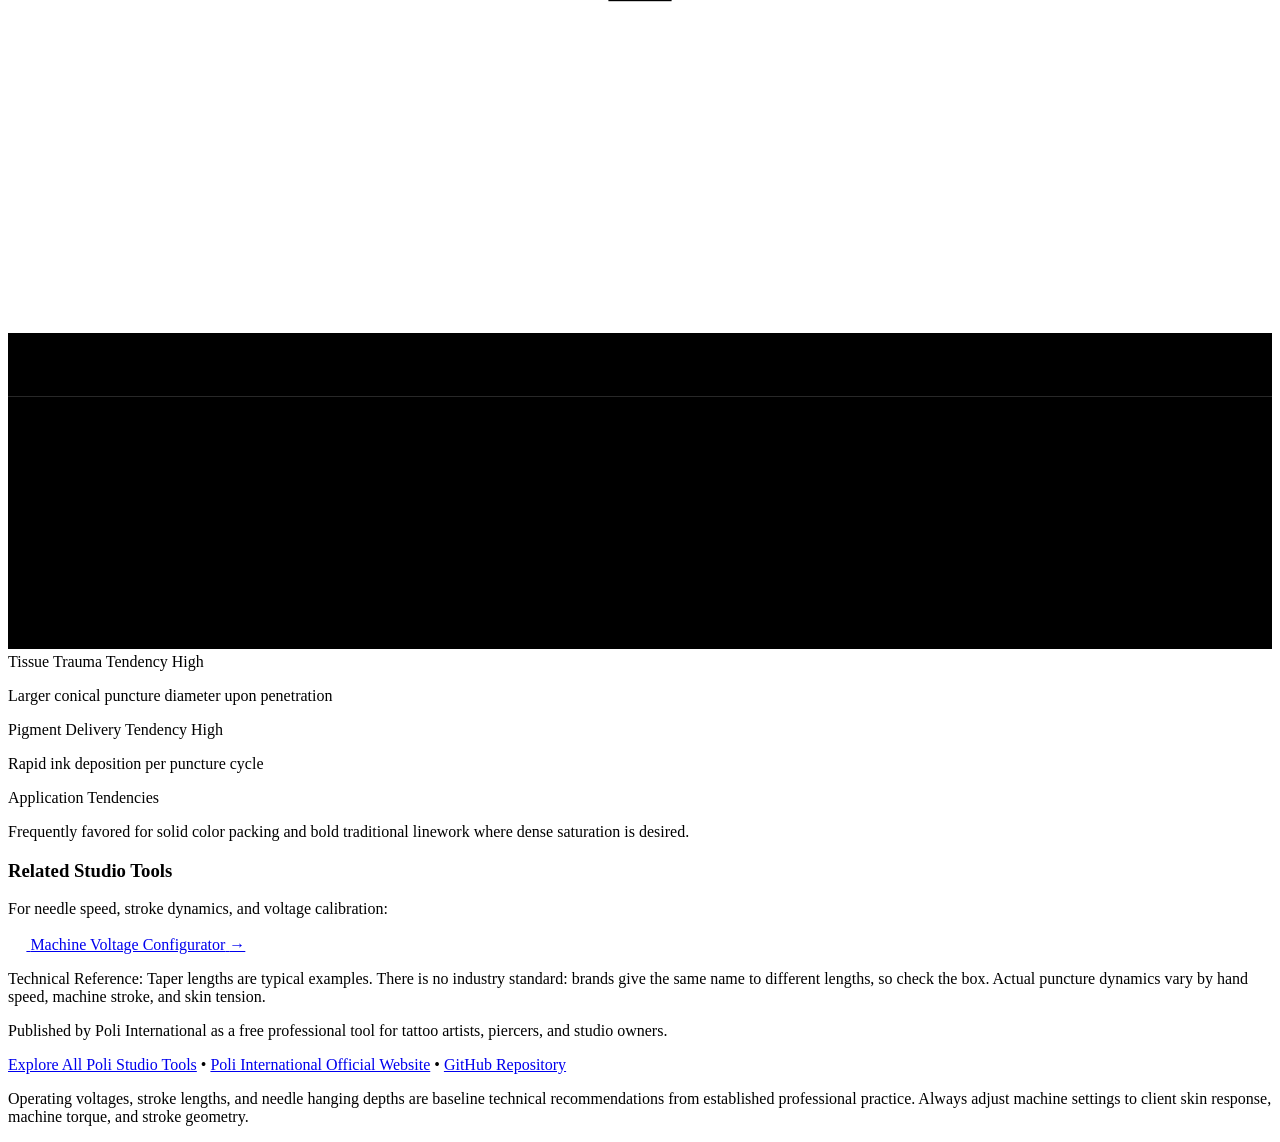
==== commit e922f8fe: "sync index.html from the live site The website copy of this tool moved on and the repo did not, so a" ====
--- a/index.html
+++ b/index.html
@@ -34,6 +34,7 @@
     <meta property="og:url" content="https://poliinternational.com/needle-selector/">
     <meta name="twitter:card" content="summary_large_image">
     <link rel="stylesheet" href="/tools/needle-selector/css/style.css">
+    <link rel="stylesheet" href="/tools/needle-selector/css/taper.css">
     <link rel="stylesheet" href="/tools/shared/theme.css">
     <script src="/js/input-guards.js"></script>
     <link rel="stylesheet" href="/tools/shared/print.css" media="print">
@@ -113,11 +114,12 @@
                     <img src="/tools/needle-selector/images/Poli-International-Co.webp" alt="Poli International" class="site-header__logo" width="180" height="60">
                 </a>
 
-                <nav class="site-nav" aria-label="Main Navigation">
+                <nav class="site-nav" aria-label="Main Navigation" data-i18n-aria-label="a11y.main_navigation">
                     <a href="#quick-selector" class="site-nav__link" data-i18n="nav.selector">Quick Selector</a>
                     <a href="#code-decoder" class="site-nav__link" data-i18n="nav.decoder">Code Decoder</a>
                     <a href="#needle-comparator" class="site-nav__link" data-i18n="nav.comparator">Needle Comparator</a>
                     <a href="#technical-matrix" class="site-nav__link" data-i18n="nav.reference">Technical Reference</a>
+                    <a href="#needle-taper" class="site-nav__link" data-i18n="taper.nav.label">Needle Taper</a>
                     <button type="button" class="site-nav__link site-nav__btn" id="tools-catalog-button" data-i18n="app.toolsCatalog">Poli Tools Catalog</button>
                 </nav>
 
@@ -223,7 +225,7 @@
                         <div class="needle-selector__needle-code" id="primary-needle-code" data-i18n="results.defaultNeedleCode">9RL</div>
                         <div class="needle-selector__needle-name" id="primary-needle-name" data-i18n="results.defaultNeedleName">9 Round Liner</div>
                         <div class="needle-selector__visual-container">
-                            <svg class="needle-selector__needle-diagram" id="primary-needle-diagram" width="200" height="200" viewBox="0 0 200 200" aria-label="Needle cross section diagram">
+                            <svg class="needle-selector__needle-diagram" id="primary-needle-diagram" width="200" height="200" viewBox="0 0 200 200" aria-label="Needle cross section diagram" data-i18n-aria-label="a11y.needle_cross_section_diagram">
                                 <!-- Needle cluster diagram rendered by JavaScript -->
                             </svg>
                         </div>
@@ -284,7 +286,7 @@
                             class="needle-selector__text-input"
                             data-i18n-placeholder="decoder.placeholder"
                             placeholder="e.g., 1209RL, 11M1, 15RS, 7CM"
-                            aria-label="Enter needle code">
+                            aria-label="Enter needle code" data-i18n-aria-label="a11y.enter_needle_code">
                         <button type="button" id="decode-button" class="needle-selector__decode-button" data-i18n="decoder.decodeBtn">Decode Needle</button>
                     </div>
 
@@ -357,6 +359,162 @@
                         <div id="f-list" class="matrix-item-list"></div>
                     </div>
                 </div>
+            </section>
+
+            <!-- 5. Needle Taper (merged from the Needle Taper Visualizer, 2026-10-24) -->
+            <section class="needle-selector__taper" id="needle-taper">
+                <h2 class="needle-selector__section-title" data-i18n="taper.app.title">Needle Taper Visualizer</h2>
+                <p class="needle-selector__section-subtitle" data-i18n="taper.app.subtitle">Conical Taper &amp; Dermal Dynamics</p>
+                <div class="taper-layout">
+                    <!-- Control Panel -->
+                    <aside class="control-panel" id="control-panel" aria-label="Configuration Controls" data-i18n-aria-label="taper.controls.panel_aria">
+                        <!-- Taper Configuration (4 Tapers accurately) -->
+                        <div class="control-card" id="section-taper">
+                            <div class="control-card__header">
+                                <h2 class="control-card__title" data-i18n="taper.controls.taper_title">Taper Configuration</h2>
+                            </div>
+                            <div class="taper-selector-grid" id="taper-selector" role="group" aria-label="Taper Selection" data-i18n-aria-label="taper.controls.taper_select_aria">
+                                <button class="taper-btn active" data-taper="short" type="button" id="btn-taper-short" aria-pressed="true">
+                                    <span class="taper-label" data-i18n="taper.controls.short_taper">Short Taper (ST)</span>
+                                    <span class="taper-val">1.5 mm</span>
+                                </button>
+                                <button class="taper-btn" data-taper="medium" type="button" id="btn-taper-medium" aria-pressed="false">
+                                    <span class="taper-label" data-i18n="taper.controls.medium_taper">Medium Taper (MT)</span>
+                                    <span class="taper-val">2.5 mm</span>
+                                </button>
+                                <button class="taper-btn" data-taper="long" type="button" id="btn-taper-long" aria-pressed="false">
+                                    <span class="taper-label" data-i18n="taper.controls.long_taper">Long Taper (LT)</span>
+                                    <span class="taper-val">6.0 mm</span>
+                                </button>
+                                <button class="taper-btn" data-taper="extra" type="button" id="btn-taper-extra" aria-pressed="false">
+                                    <span class="taper-label" data-i18n="taper.controls.extra_taper">Extra Long (ELT)</span>
+                                    <span class="taper-val">8.0 mm</span>
+                                </button>
+                            </div>
+                        </div>
+
+                        <!-- Needle Gauge (Clearly Labeled Illustration-Only) -->
+                        <div class="control-card" id="section-gauge">
+                            <div class="control-card__header">
+                                <h2 class="control-card__title" data-i18n="taper.controls.gauge_title">Needle Gauge</h2>
+                                <span class="badge-visual-only" data-i18n="taper.controls.visual_only_badge">Illustration only</span>
+                            </div>
+                            <p class="control-card__desc" data-i18n="taper.controls.gauge_note">Adjusts cross-section needle thickness in diagram</p>
+                            <label for="needle-gauge" class="visually-hidden" data-i18n="taper.controls.gauge_title">Needle Gauge</label>
+                            <select id="needle-gauge" class="form-select" aria-label="Needle Gauge" data-i18n-aria-label="taper.controls.gauge_title">
+                                <option value="0.25" data-i18n="taper.controls.gauge_08">#08 (0.25mm) - Bugpin</option>
+                                <option value="0.30" data-i18n="taper.controls.gauge_10">#10 (0.30mm) - Double Zero</option>
+                                <option value="0.35" selected data-i18n="taper.controls.gauge_12">#12 (0.35mm) - Standard</option>
+                            </select>
+                        </div>
+
+                        <!-- Anatomical Depth (Clearly Labeled Illustration-Only) -->
+                        <div class="control-card" id="section-depth">
+                            <div class="control-card__header">
+                                <h2 class="control-card__title" data-i18n="taper.controls.depth_title">Anatomical Depth</h2>
+                                <span class="badge-visual-only" data-i18n="taper.controls.visual_only_badge">Illustration only</span>
+                            </div>
+                            <p class="control-card__desc" data-i18n="taper.controls.depth_note">Adjusts penetration depth in diagram</p>
+                            <div class="range-container">
+                                <label for="penetration-depth" class="visually-hidden" data-i18n="taper.controls.depth_title">Anatomical Depth</label>
+                                <input type="range" id="penetration-depth" min="0.5" max="2.5" step="0.1" value="1.5" class="range-input" aria-label="Anatomical penetration depth" data-i18n-aria-label="taper.controls.depth_slider_aria">
+                                <div class="range-labels">
+                                    <span>0.5 mm</span>
+                                    <span id="depth-val" class="depth-active-display">1.5 mm</span>
+                                    <span>2.5 mm</span>
+                                </div>
+                            </div>
+                        </div>
+                    </aside>
+
+                    <!-- Visualization Area & Qualitative Analysis -->
+                    <section class="visualizer-stage" id="visualizer-stage" aria-label="Visualizer Stage" data-i18n-aria-label="taper.stage.stage_aria">
+                        <!-- SVG Stage -->
+                        <div class="canvas-card" id="canvas-card">
+                            <div class="canvas-wrapper" id="canvas-wrapper">
+                                <svg id="taper-svg" viewBox="0 0 800 500" preserveAspectRatio="xMidYMid meet" role="img" aria-label="Needle taper and dermal layer interaction diagram" data-i18n-aria-label="taper.svg.diagram_aria">
+                                    <!-- Skin Strata Layers -->
+                                    <rect class="skin-epidermis" x="0" y="300" width="800" height="40"></rect>
+                                    <rect class="skin-dermis" x="0" y="340" width="800" height="160"></rect>
+                                
+                                    <line class="layer-line" x1="0" y1="300" x2="800" y2="300"></line>
+                                    <line class="layer-line" x1="0" y1="340" x2="800" y2="340"></line>
+                                
+                                    <text x="14" y="325" class="layer-label" id="svg-label-epidermis" data-i18n="taper.svg.epidermis">EPIDERMIS</text>
+                                    <text x="14" y="365" class="layer-label" id="svg-label-dermis" data-i18n="taper.svg.dermis">DERMIS (Target Layer)</text>
+
+                                    <!-- Conical Needle Geometry -->
+                                    <g id="needle-group" transform="translate(0, 90)">
+                                        <path id="needle-taper-path" class="needle-outline" d=""></path>
+                                        <rect id="needle-shaft" class="needle-outline" x="380" y="-1000" width="40" height="1000"></rect>
+                                    
+                                        <!-- Impact Zone -->
+                                        <circle id="impact-glow" cx="400" cy="300" r="14" class="impact-glow impact-high"></circle>
+                                    </g>
+
+                                    <!-- Taper Dimension Measurement Line -->
+                                    <line id="taper-measure" x1="430" y1="0" x2="430" y2="0" class="measure-line"></line>
+                                    <text id="taper-measure-text" x="440" y="0" class="measure-text">Taper: 1.5 mm</text>
+                                </svg>
+                            </div>
+                        </div>
+
+                        <!-- Qualitative Analysis Grid (High/Medium/Low Bands) -->
+                        <div class="analysis-grid" id="analysis-grid">
+                            <!-- Trauma Rating Card -->
+                            <div class="analysis-card" id="card-trauma">
+                                <div class="analysis-header">
+                                    <span class="analysis-label" data-i18n="taper.analysis.trauma_title">Tissue Trauma Tendency</span>
+                                    <span id="trauma-level-text" class="analysis-level text-high">High</span>
+                                </div>
+                                <div id="trauma-band" class="qualitative-meter meter-high" role="progressbar" aria-label="Trauma rating meter" data-i18n-aria-label="taper.analysis.trauma_meter_aria">
+                                    <div class="meter-segment"></div>
+                                    <div class="meter-segment"></div>
+                                    <div class="meter-segment"></div>
+                                </div>
+                                <p id="trauma-desc-text" class="analysis-desc">Larger conical puncture diameter upon penetration</p>
+                            </div>
+
+                            <!-- Pigment Delivery Card -->
+                            <div class="analysis-card" id="card-pigment">
+                                <div class="analysis-header">
+                                    <span class="analysis-label" data-i18n="taper.analysis.ink_title">Pigment Delivery Tendency</span>
+                                    <span id="ink-level-text" class="analysis-level">High</span>
+                                </div>
+                                <div id="ink-band" class="qualitative-meter meter-ink-high" role="progressbar" aria-label="Pigment delivery meter" data-i18n-aria-label="taper.analysis.ink_meter_aria">
+                                    <div class="meter-segment"></div>
+                                    <div class="meter-segment"></div>
+                                    <div class="meter-segment"></div>
+                                </div>
+                                <p id="ink-desc-text" class="analysis-desc">Rapid ink deposition per puncture cycle</p>
+                            </div>
+
+                            <!-- Application Tendencies Card -->
+                            <div class="analysis-card" id="card-tendency">
+                                <div class="analysis-header">
+                                    <span class="analysis-label" data-i18n="taper.analysis.tendency_title">Application Tendencies</span>
+                                </div>
+                                <p id="tendency-text" class="tendency-body">Frequently favored for solid color packing and bold traditional linework where dense saturation is desired.</p>
+                            </div>
+                        </div>
+
+                        <!-- Related Studio Tools (Voltage & Grouping Links) -->
+                        <div class="related-tools-section" id="related-tools-section">
+                            <h3 class="related-tools-title" data-i18n="taper.related.title">Related Studio Tools</h3>
+                            <div class="related-tools-grid">
+                                <div class="related-tool-item">
+                                    <p class="related-tool-text" data-i18n="taper.related.voltage_text">For needle speed, stroke dynamics, and voltage calibration:</p>
+                                    <a href="https://poliinternational.com/machine-voltage-configurator/" target="_top" class="related-tool-link">
+                                        <span aria-hidden="true"><svg class=ti-i width=1.15em height=1.15em aria-hidden=true style=vertical-align:-.18em;flex:none><use href=../shared/icons.svg#i-bolt></use></svg></span>
+                                        <span data-i18n="taper.related.voltage_link">Machine Voltage Configurator</span>
+                                        <span aria-hidden="true">&rarr;</span>
+                                    </a>
+                                </div>
+                            </div>
+                        </div>
+                    </section>
+                </div>
+                <p class="taper-disclaimer" data-i18n="taper.footer.disclaimer">Technical Reference: Taper lengths are typical examples. There is no industry standard: brands give the same name to different lengths, so check the box. Actual puncture dynamics vary by hand speed, machine stroke, and skin tension.</p>
             </section>
         </main>
 
@@ -443,5 +601,8 @@
     <script src="/tools/needle-selector/js/needle-data.js"></script>
     <script src="/tools/needle-selector/js/i18n.js"></script>
     <script src="/tools/needle-selector/js/selector.js"></script>
+    <script src="/tools/needle-selector/js/taper-i18n.js"></script>
+    <script src="/tools/needle-selector/js/taper.js"></script>
+<script src="../shared/tool-name.js" data-th="ตัวเลือกเข็มสัก" data-en="Tattoo Needle Selector" defer></script>
 </body>
 </html>
